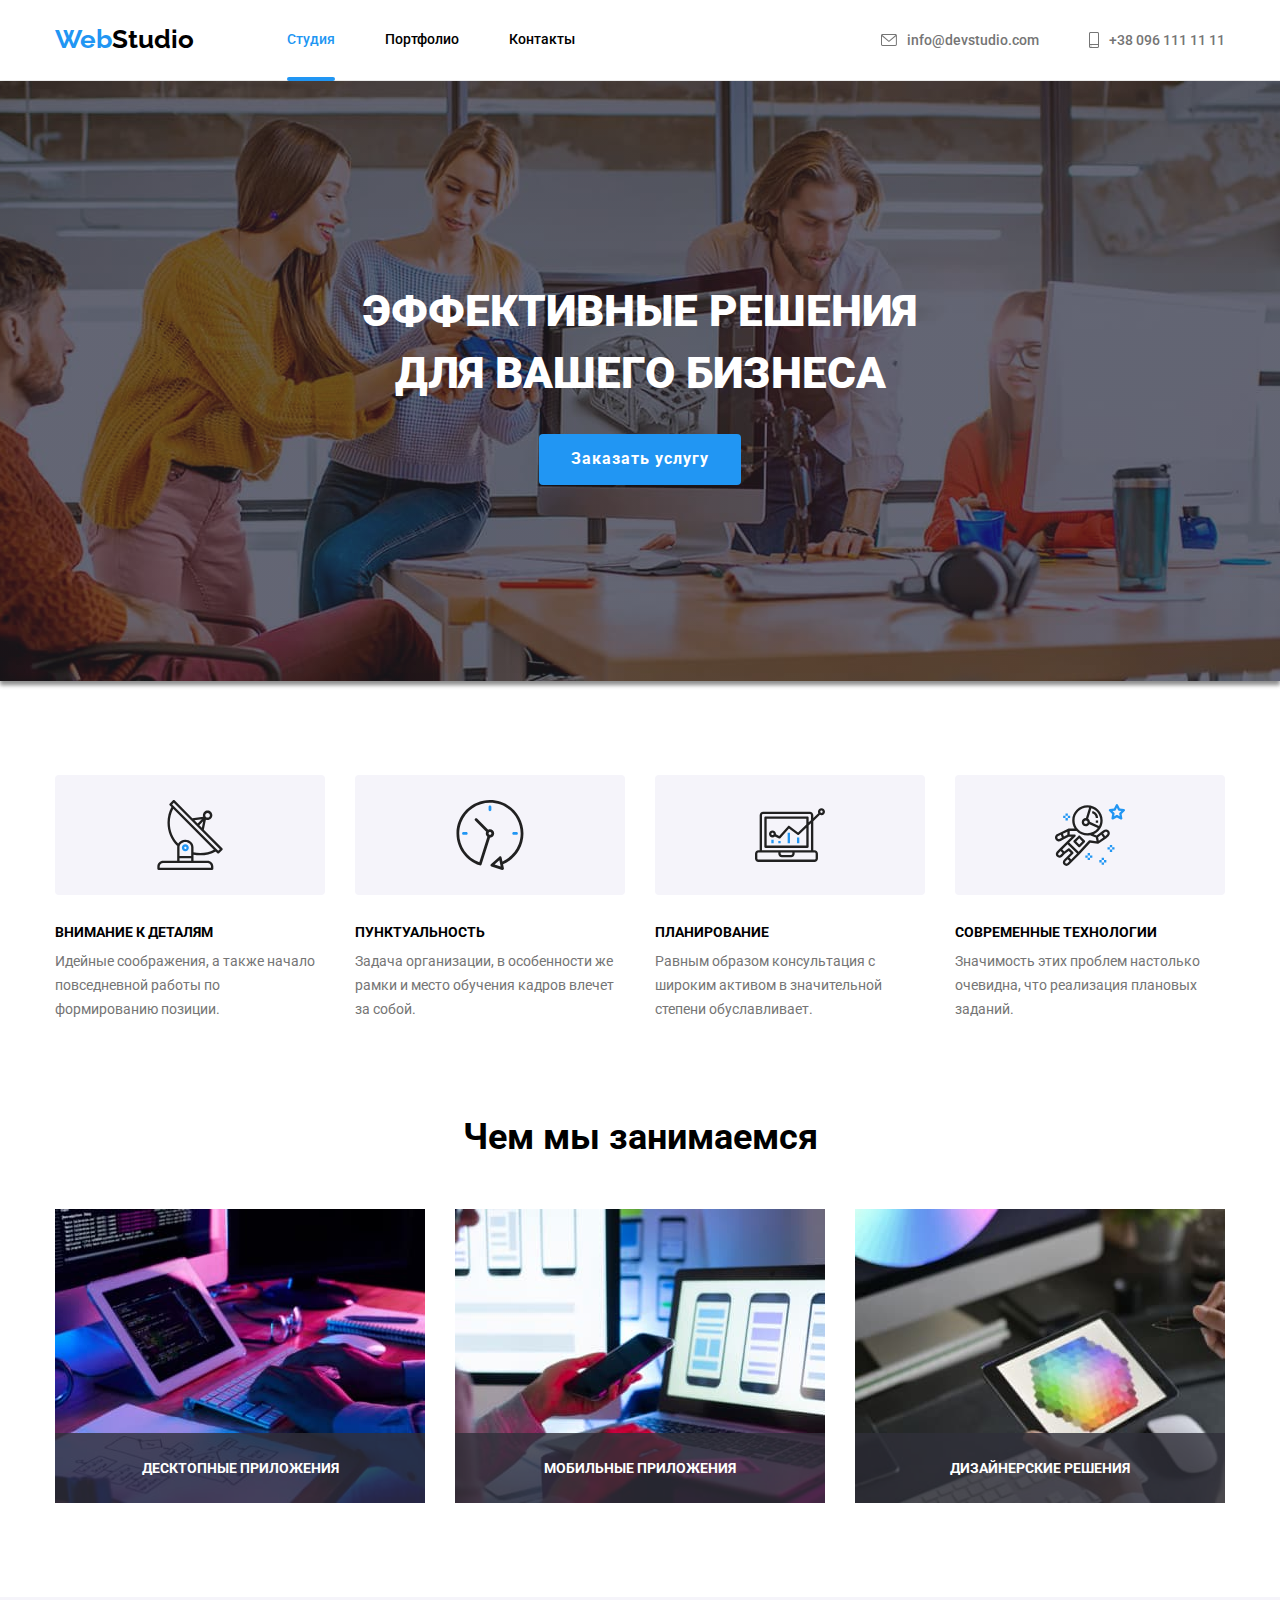
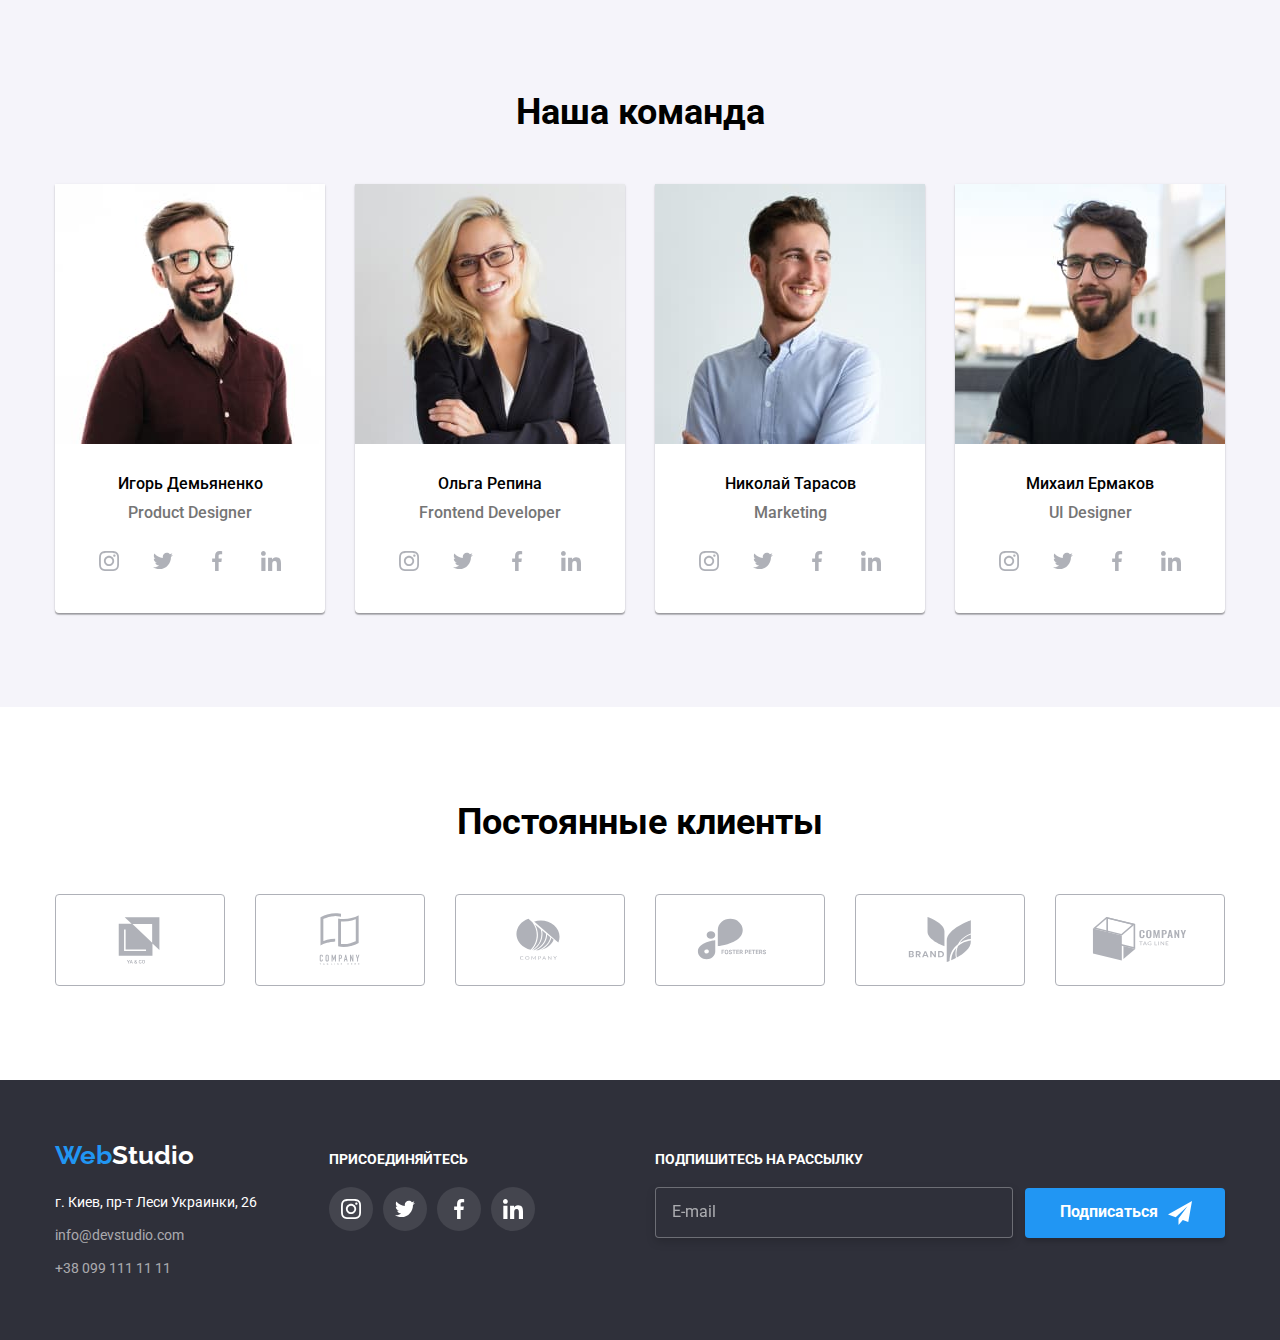
==== index.html @ a477a189 "goit-markup-hw-07-start" ====
<!DOCTYPE html>
<html lang="ru">
<head>
    <meta charset="UTF-8">
    <meta http-equiv="X-UA-Compatible" content="IE=edge">
    <meta name="viewport" content="width=device-width, initial-scale=1.0">
    <title>goit-markup-hw-06</title>
    <link rel="preconnect" href="https://fonts.gstatic.com">
    <link href="https://fonts.googleapis.com/css2?family=Raleway:wght@700&family=Roboto:wght@400;500;700;900&display=swap" rel="stylesheet">
    <link rel="stylesheet" href="https://cdnjs.cloudflare.com/ajax/libs/modern-normalize/1.0.0/modern-normalize.min.css">
    <link rel="stylesheet" href="./css/style.css">
</head>

<body>

  <!-- Header -->
  <header class="header">
    <div class="container">
      <a class="logo" href="./">Web<span class="head-logo-elem">Studio</span></a>
      <nav class="nav">
        <ul class="nav-item">
          <li class="item"><a class="nav-elem current" href="./index.html">Студия</a></li>
          <li class="item"><a class="nav-elem" href="./portfolio.html">Портфолио</a></li>
          <li class="item"><a class="nav-elem" href="">Контакты</a></li>
        </ul>
      </nav>
      <ul class="nav-cont">
        <li class="item">
          <a href="mailto:info@devstudio.com" class="contacts">
            <svg class="envelope-icon">
              <use href="./img/icons/sprite.svg#icon-envelope"></use>
            </svg>info@devstudio.com
          </a>
        </li>
        <li class="item">
          <a href="tel:+380961111111" class="contacts">
            <svg class="smartphone-icon">
              <use href="./img/icons/sprite.svg#icon-smartphone"></use>
            </svg>+38 096 111 11 11</a>
        </li>
      </ul>
    </div>
  </header>

  <!-- Main -->
  <main>

    <!-- Title section -->
    <section class="title section">
      <div class="container">
        <h1 class="title-text">Эффективные решения <br>для вашего бизнеса</h1>
        <button data-modal-open class="title-but" type="button">Заказать услугу</button>
      </div>
    </section>

    <!-- Quality section -->
    <section class="quality section">
      <div class="container">
        <ul class="quality-item">
          <li class="quality-elem">
              <div class="qual-cont-icon">
                <svg width="70" height="70" class="quality-icon">
                  <use href="./img/icons/sprite.svg#icon-antenna"></use>
                </svg>
              </div>
            <h3 class="quality-title">Внимание к деталям</h3>
            <p class="quality-text">Идейные соображения, а также начало повседневной работы по формированию позиции.</p>
          </li>
          <li class="quality-elem">
            <div class="qual-cont-icon">
              <svg width="70" height="70" class="quality-icon">
                <use href="./img/icons/sprite.svg#icon-clock"></use>
              </svg>
            </div>
            <h3 class="quality-title">Пунктуальность</h3>
            <p class="quality-text">Задача организации, в особенности же рамки и место обучения кадров влечет за собой.</p>
          </li>
          <li class="quality-elem">
            <div class="qual-cont-icon">
              <svg width="70" height="70" class="quality-icon">
                <use href="./img/icons/sprite.svg#icon-diagram"></use>
              </svg>
            </div>
            <h3 class="quality-title">Планирование</h3>
            <p class="quality-text">Равным образом консультация с широким активом в значительной степени обуславливает.</p>
          </li>
          <li class="quality-elem">
            <div class="qual-cont-icon">
              <svg width="70" height="70" class="quality-icon">
                <use href="./img/icons/sprite.svg#icon-astronaut"></use>
              </svg>
            </div>
            <h3 class="quality-title">Современные технологии</h3>
            <p class="quality-text">Значимость этих проблем настолько очевидна, что реализация плановых заданий.</p>
          </li>
        </ul>
      </div>
    </section>

    <!-- Services section -->
    <section class="services section">
      <div class="container">
        <h2 class="services-title">Чем мы занимаемся</h2>
        <ul class="services-item">
          <li class="services-elem">
            <img src="./img/box/box-1.jpg" alt="печать на клавиатуре" width="370" />
            <p class="services-text">Десктопные приложения</p>
          </li>
          <li class="services-elem">
            <img src="./img/box/box-2.jpg" alt="смартфон и ноутбук" width="370" />
            <p class="services-text">Мобильные приложения</p>
          </li>
          <li class="services-elem">
            <img src="./img/box/box-3.jpg" alt="выбор цвета на планшете" width="370" />
            <p class="services-text">Дизайнерские решения</p>
          </li>
        </ul>
      </div>
    </section>

    <!-- Team section -->
    <section class="team section">
      <div class="container">
        <h2 class="team-title">Наша команда</h2>
        <ul class="team-item">
          <li class="team-elem">
            <article class="card-team">
              <div class="card-team-feat">
                <img class="team-foto" src="./img/team/img-1.jpg" alt="Product Designer" width="270" />
              </div>
              <div class="card-team-cont">
                <h3 class="team-name">Игорь Демьяненко</h3>
                <p class="team-position">Product Designer</p>
                <ul class="team-icon">
                  <li class="team-icon-elem">
                    <a href="#" class="team-icon-url">
                      <svg class="icon">
                        <use href="./img/icons/sprite.svg#icon-instagram"></use>
                      </svg>
                    </a>
                  </li>
                  <li class="team-icon-elem">
                    <a href="#" class="team-icon-url">
                      <svg class="icon">
                        <use href="./img/icons/sprite.svg#icon-twitter"></use>
                      </svg>
                    </a>
                  </li>
                  <li class="team-icon-elem">
                    <a href="#" class="team-icon-url">
                      <svg class="icon">
                        <use href="./img/icons/sprite.svg#icon-facebook"></use>
                      </svg>
                    </a>
                  </li>
                  <li class="team-icon-elem">
                    <a href="#" class="team-icon-url">
                      <svg class="icon">
                        <use href="./img/icons/sprite.svg#icon-linkedin"></use>
                      </svg>
                    </a>
                  </li>
                </ul>
              </div>
            </article>
          </li>
          <li class="team-elem">
            <article class="card-team">
              <div class="card-team-feat">
                <img class="team-foto" src="./img/team/img-2.jpg" alt="Frontend Developer" width="270" />
              </div>
              <div class="card-team-cont">
                <h3 class="team-name">Ольга Репина</h3>
                <p class="team-position">Frontend Developer</p>
                <ul class="team-icon">
                  <li class="team-icon-elem">
                    <a href="#" class="team-icon-url">
                      <svg class="icon">
                        <use href="./img/icons/sprite.svg#icon-instagram"></use>
                      </svg>
                    </a>
                  </li>
                  <li class="team-icon-elem">
                    <a href="#" class="team-icon-url">
                      <svg class="icon">
                        <use href="./img/icons/sprite.svg#icon-twitter"></use>
                      </svg>
                    </a>
                  </li>
                  <li class="team-icon-elem">
                    <a href="#" class="team-icon-url">
                      <svg class="icon">
                        <use href="./img/icons/sprite.svg#icon-facebook"></use>
                      </svg>
                    </a>
                  </li>
                  <li class="team-icon-elem">
                    <a href="#" class="team-icon-url">
                      <svg class="icon">
                        <use href="./img/icons/sprite.svg#icon-linkedin"></use>
                      </svg>
                    </a>
                  </li>
                </ul>
              </div>
            </article>
          </li>
          <li class="team-elem">
            <article class="card-team">
              <div class="card-team-feat">
                <img class="team-foto" src="./img/team/img-3.jpg" alt="Marketing" width="270" />
              </div>
              <div class="card-team-cont">
                <h3 class="team-name">Николай Тарасов</h3>
                <p class="team-position">Marketing</p>
                <ul class="team-icon">
                  <li class="team-icon-elem">
                    <a href="#" class="team-icon-url">
                      <svg class="icon">
                        <use href="./img/icons/sprite.svg#icon-instagram"></use>
                      </svg>
                    </a>
                  </li>
                  <li class="team-icon-elem">
                    <a href="#" class="team-icon-url">
                      <svg class="icon">
                        <use href="./img/icons/sprite.svg#icon-twitter"></use>
                      </svg>
                    </a>
                  </li>
                  <li class="team-icon-elem">
                    <a href="#" class="team-icon-url">
                      <svg class="icon">
                        <use href="./img/icons/sprite.svg#icon-facebook"></use>
                      </svg>
                    </a>
                  </li>
                  <li class="team-icon-elem">
                    <a href="#" class="team-icon-url">
                      <svg class="icon">
                        <use href="./img/icons/sprite.svg#icon-linkedin"></use>
                      </svg>
                    </a>
                  </li>
                </ul>
              </div>
            </article>
          </li>
          <li class="team-elem">
            <article class="card-team">
              <div class="card-team-feat">
                <img class="team-foto" src="./img/team/img-4.jpg" alt="UI Designer" width="270" />
              </div>
              <div class="card-team-cont">
                <h3 class="team-name">Михаил Ермаков</h3>
                <p class="team-position">UI Designer</p>
                <ul class="team-icon">
                  <li class="team-icon-elem">
                    <a href="#" class="team-icon-url">
                      <svg class="icon">
                        <use href="./img/icons/sprite.svg#icon-instagram"></use>
                      </svg>
                    </a>
                  </li>
                  <li class="team-icon-elem">
                    <a href="#" class="team-icon-url">
                      <svg class="icon">
                        <use href="./img/icons/sprite.svg#icon-twitter"></use>
                      </svg>
                    </a>
                  </li>
                  <li class="team-icon-elem">
                    <a href="#" class="team-icon-url">
                      <svg class="icon">
                        <use href="./img/icons/sprite.svg#icon-facebook"></use>
                      </svg>
                    </a>
                  </li>
                  <li class="team-icon-elem">
                    <a href="#" class="team-icon-url">
                      <svg class="icon">
                        <use href="./img/icons/sprite.svg#icon-linkedin"></use>
                      </svg>
                    </a>
                  </li>
                </ul>
              </div>
            </article>
          </li>
        </ul>
      </div>
    </section>

    <!-- Clients section -->
    <section class="clients section">
      <div class="container">
        <h2 class="clients-title">Постоянные клиенты</h2>
        <ul class="clients-item">
          <li class="clients-elem">
            <a href="#" class="clients-url">
              <svg class="clients-icon">
                <use href="./img/icons/sprite.svg#icon-company-1"></use>
              </svg>
            </a>
          </li>
          <li class="clients-elem">
            <a href="#" class="clients-url">
              <svg class="clients-icon">
                <use href="./img/icons/sprite.svg#icon-company-2"></use>
              </svg>
            </a>
          </li>
          <li class="clients-elem">
            <a href="#" class="clients-url">
              <svg class="clients-icon">
                <use href="./img/icons/sprite.svg#icon-company-3"></use>
              </svg>
            </a>
          </li>
          <li class="clients-elem">
            <a href="#" class="clients-url">
              <svg class="clients-icon">
                <use href="./img/icons/sprite.svg#icon-company-4"></use>
              </svg>
            </a>
          </li>
          <li class="clients-elem">
            <a href="#" class="clients-url">
              <svg class="clients-icon">
                <use href="./img/icons/sprite.svg#icon-company-5"></use>
              </svg>
            </a>
          </li>
          <li class="clients-elem">
            <a href="#" class="clients-url">
              <svg class="clients-icon">
                <use href="./img/icons/sprite.svg#icon-company-6"></use>
              </svg>
            </a>
          </li>
        </ul>
      </div>
    </section>

  </main>

  <!-- Footer -->
  <footer class="footer">
    <div class="container foot-cont-sect">
      <div class="foot-add-cont">
        <a class="logo" href="./">Web<span class="foot-logo-elem">Studio</span></a>
        <address class="foot-add">г. Киев, пр-т Леси Украинки, 26
          <ul class="foot-item">
            <li class="foot-elem"><a class="foot-contacts" href="mailto:info@devstudio.com">info@devstudio.com</a></li>
            <li class="foot-elem"><a class="foot-contacts" href="tel:+380991111111">+38 099 111 11 11</a></li>
          </ul>
        </address>
      </div>
  <!-- Footer social -->
      <div class="foot-cocial-sect">
        <h3 class="foot-name">Присоединяйтесь</h3>
        <ul class="foot-icon">
          <li class="foot-icon-elem">
            <a href="#" class="foot-icon-url">
              <svg class="icon">
                <use href="./img/icons/sprite.svg#icon-instagram"></use>
              </svg>
            </a>
          </li>
          <li class="foot-icon-elem">
            <a href="#" class="foot-icon-url">
              <svg class="icon">
                <use href="./img/icons/sprite.svg#icon-twitter"></use>
              </svg>
            </a>
          </li>
          <li class="foot-icon-elem">
            <a href="#" class="foot-icon-url">
              <svg class="icon">
                <use href="./img/icons/sprite.svg#icon-facebook"></use>
              </svg>
            </a>
          </li>
          <li class="foot-icon-elem">
            <a href="#" class="foot-icon-url">
              <svg class="icon">
                <use href="./img/icons/sprite.svg#icon-linkedin"></use>
              </svg>
            </a>
          </li>
        </ul>
      </div>
  <!-- Footer form -->
      <form class="foot-form">
        <label>
          <h3 class="foot-form-name">Подпишитесь на рассылку</h3>
          <input class="foot-form-inp" type="email" name="email" placeholder="E-mail" />
        </label>
        <button type="submit" class="foot-form-btn">
          Подписаться
          <svg class="foot-form-icon">
            <use href="./img/icons/sprite.svg#icon-send"></use>
          </svg>
        </button>
      </form>
    </div>
  </footer>

  <!-- Modal -->
  <div class="backdrop is-hidden" data-modal>
    <div class="modal">
      <button class="btn-modal-close" data-modal-close>
        <svg class="icon-btn-close">
          <use href="./img/icons/sprite.svg#btn-modal-close"></use>
        </svg>
      </button>
      
      <form class="modal-form">
        <p class="modal-form-title">Оставьте свои данные, мы вам перезвоним</p>

        <label class="modal-form-icon-lab">
          <p class="modal-form-text">Имя</p>
          <input class="modal-form-inp" type="text" name="name" required>
          <svg class="modal-form-icon" width="18" height="18">
            <use href="./img/icons/sprite.svg#icon-person"></use>
          </svg>
        </label>
        
        <label class="modal-form-icon-lab">
          <p class="modal-form-text">Телефон</p>
          <input class="modal-form-inp" type="tel" name="tel" required>
          <svg class="modal-form-icon" width="18" height="18">
            <use href="./img/icons/sprite.svg#icon-phone"></use>
          </svg>
        </label>

        <label class="modal-form-icon-lab">
          <p class="modal-form-text">Почта</p>
          <input class="modal-form-inp" type="email" name="mail" required>
          <svg class="modal-form-icon" width="18" height="18">
            <use href="./img/icons/sprite.svg#icon-email"></use>
          </svg>
        </label>
        
        <label class="modal-form-icon-lab" for="comment">
          <p class="modal-form-text">Комментарий</p>
        </label>
        <textarea class="modal-form-comment" name="comment" id="comment" placeholder="Введите текст"></textarea>
        
        <label class="modal-form-check-cont">
          <input class="modal-form-check-inp visually-hidden" type="checkbox" name="checkbox" required>
          <span class="modal-form-checkbox">
            <svg class="modal-form-checkbox-icon">
              <use href="./img/icons/sprite.svg#icon-check"></use>
            </svg>
          </span>
          <p class="modal-form-chek-text">Соглашаюсь с рассылкой и принимаю <a class="m-form-checkbox-url" href="#">Условия договора</a></p>
        </label>
        
        <button class="modal-form-but" type="submit">Отправить</button>
      </form>
    </div>
  </div>

  <script src="./js/modal.js"></script>

</body>
</html>
---- css/style.css ----
:root {
  --text-color: #212121;
  --logo-color: #000000;
  --hover-color: #2196f3;
  --contacts-color: #757575;
  --icon-color: #afb1b8;
  --foot-cont-color: rgba(255, 255, 255, 0.6);
  --fons-html: #ffffff;
  --fons-title-color: #2f303a;
  --fons-title-img: rgba(47, 48, 58, 0.4);
  --button-color: #f5f4fa;
  --but-hover-color: #188ce8;
  --line-color: #ececec;
  --border-color: #eeeeee;
  --foot-back-icon: rgba(255, 255, 255, 0.1);
  --proj-back-hover: rgba(33, 150, 243, 0.9);
  --modal-back: rgba(0, 0, 0, 0.2);
  --transf-hover: 250ms cubic-bezier(0.4, 0, 0.2, 1);
  --serv-back: rgba(47, 48, 58, 0.8);
  --modal-form-comm: rgba(117, 117, 117, 0.5);
}

* {
  list-style: none;
  box-sizing: border-box;
}

body {
  font-family: 'roboto', sans-serif;
  background: var(--fons-html);
  color: var(--title-color);
}

a {
  color: inherit;
}

h1,
h2,
h3,
h4,
h5,
h6 {
  margin-top: 0;
  margin-bottom: 0;
}

p,
ul {
  padding: 0;
  margin: 0;
}

img {
  display: block;
  max-width: 100%;
  height: auto;
}

.container {
  width: 1200px;
  padding: 0 15px;
  margin: 0 auto;
  align-items: center;
}

.section {
  padding-top: 94px;
  padding-bottom: 94px;
}

/* Header
=================== */

.header .container {
  display: flex;
}

.header {
  border-bottom: 1px solid var(--line-color);
}

.logo {
  font-family: 'Raleway', sans-serif;
  font-weight: 700;
  font-size: 26px;
  line-height: 1.2em;
  text-decoration: none;
  color: var(--hover-color);
}

.logo .head-logo-elem {
  color: var(--logo-color);
}

.nav .nav-item {
  display: flex;
  padding-left: 0;
  margin-left: 93px;
  font-weight: 500;
  font-size: 14px;
  line-height: 1.1em;
  color: inherit;
}

.item {
  position: relative;
}

.nav-item .item + .item,
.nav-cont .item + .item {
  margin-left: 50px;
}

.nav-elem:hover,
.nav-elem:focus {
  transition: color var(--transf-hover);
  color: var(--hover-color);
}

.current {
  color: var(--hover-color);
}

.current::after {
  position: absolute;
  bottom: 0;
  content: '';
  display: block;
  width: 100%;
  height: 4px;
  bottom: -1px;
  border-radius: 2px;
  background-color: var(--hover-color);
}

.nav-elem,
.contacts {
  display: block;
  padding-top: 32px;
  padding-bottom: 32px;
  text-decoration: none;
}

.nav-cont {
  font-weight: 500;
  font-size: 14px;
  line-height: 1.143em;
  display: flex;
  margin-left: auto;
}

.envelope-icon {
  width: 16px;
  height: 12px;
  margin-right: 10px;
  fill: currentColor;
}

.smartphone-icon {
  width: 10px;
  height: 16px;
  margin-right: 10px;
  fill: currentColor;
}

.contacts {
  display: flex;
  align-items: center;
  color: var(--contacts-color);
  transition: color var(--transf-hover);
}

.contacts:hover,
.contacts:focus {
  color: var(--hover-color);
  transition: color var(--transf-hover);
}

/* Title section
=================== */

.title.section {
  padding: 200px 0;
  text-align: center;
  box-shadow: 0px 4px 4px rgba(0, 0, 0, 0.25), 0px 4px 4px rgba(0, 0, 0, 0.25);
  background-color: var(--fons-title-color);
  background-image: linear-gradient(to right, var(--fons-title-img), var(--fons-title-img)),
    url(../img/background-img.jpg);
  max-width: 1600px;
  height: 600px;
  margin-left: auto;
  margin-right: auto;
  background-repeat: no-repeat;
  background-position: center;
  background-size: cover;
}

.title-text {
  padding-bottom: 30px;
  text-transform: uppercase;
  font-weight: 900;
  font-size: 44px;
  line-height: 1.4em;
  color: var(--fons-html);
}

.title-but,
.modal-form-but {
  font-weight: 700;
  line-height: 1.9em;
  padding: 10px 32px;
  background: var(--hover-color);
  color: var(--fons-html);
}

.title-but,
.work-but,
.modal-form-but {
  font-size: 16px;
  letter-spacing: 0.06em;
  border-radius: 4px;
  font-family: inherit;
  cursor: pointer;
  border: transparent var(--hover-color);
  transition: background-color var(--transf-hover);
}

.title-but:hover,
.title-but:focus,
.modal-form-but:hover,
.modal-form-but:focus {
  background-color: var(--but-hover-color);
  filter: drop-shadow(0px 4px 4px rgba(0, 0, 0, 0.25)), drop-shadow(0px 4px 4px rgba(0, 0, 0, 0.25));
  transition: background-color var(--transf-hover);
}

/* Quality section
=================== */

.quality.section {
  padding-bottom: 0;
}

.quality-item {
  display: flex;
  margin-left: -30px;
}

.quality-item > .quality-elem {
  flex-basis: calc(100% / 4);
  margin-left: 30px;
}

.qual-cont-icon {
  width: 270px;
  height: 120px;
  border-radius: 4px;
  margin-bottom: 30px;
  display: flex;
  justify-content: center;
  align-items: center;
  background: var(--button-color);
}

.quality-title,
.foot-name,
.foot-form-name {
  margin-bottom: 10px;
  font-weight: 700;
  font-size: 14px;
  line-height: 1.1em;
  text-align: left;
  text-transform: uppercase;
}

.quality-text {
  font-size: 14px;
  line-height: 1.7em;
  color: var(--contacts-color);
}

/* Service section
=================== */

.services-title,
.team-title,
.clients-title {
  font-weight: 700;
  font-size: 36px;
  line-height: 1.2em;
  margin-bottom: 50px;
  text-align: center;
}

.services-item {
  display: flex;
  margin-left: -30px;
}

.services-item > .services-elem {
  flex-basis: calc(100% / 3);
  margin-left: 30px;
}

.services-elem {
  position: relative;
}

.services-text {
  position: absolute;
  width: 100%;
  height: 70px;
  left: 0;
  bottom: 0;
  font-weight: 700;
  font-size: 14px;
  line-height: 1.142em;
  display: flex;
  justify-content: center;
  align-items: center;
  text-transform: uppercase;
  color: var(--fons-html);
  background-color: var(--serv-back);
}

/* Team section
=================== */

.team {
  background: var(--button-color);
}

.team-item {
  display: flex;
  margin-left: -30px;
}

.team-elem {
  box-shadow: 0px 1px 3px rgba(0, 0, 0, 0.12), 0px 1px 1px rgba(0, 0, 0, 0.14),
    0px 2px 1px rgba(0, 0, 0, 0.2);
  border-radius: 0px 0px 4px 4px;
  background: var(--fons-html);
}

.team-item > .team-elem {
  flex-basis: calc(100% / 4);
  margin-left: 30px;
}

.card-team-cont {
  padding: 30px 0;
  text-align: center;
}

.team-name {
  margin-bottom: 10px;
}

.team-name,
.team-position {
  font-weight: 500;
  font-size: 16px;
  line-height: 1.2em;
  text-align: center;
}

.team-position {
  margin-bottom: 16px;
  color: var(--contacts-color);
}

.team-icon {
  display: flex;
  justify-content: center;
}

.team-icon-elem:not(:first-child) {
  margin-left: 10px;
}

.team-icon-elem {
  width: 44px;
  height: 44px;
  border-radius: 50%;
}

.team-icon-url {
  width: 44px;
  height: 44px;
  border-radius: 50%;
  display: flex;
  justify-content: center;
  align-items: center;
  transition: background-color var(--transf-hover), color var(--transf-hover);
  background-color: var(--fons-html);
  color: var(--icon-color);
}

.team-icon-url:hover,
.team-icon-url:focus {
  border-radius: 50%;
  cursor: pointer;
  transition: background-color var(--transf-hover), color var(--transf-hover);
  background-color: var(--hover-color);
  color: var(--fons-html);
}

.icon {
  width: 20px;
  height: 20px;
  fill: currentColor;
}

/* Button
=================== */
.visually-hidden {
  position: absolute;
  width: 1px;
  height: 1px;
  margin: -1px;
  border: 0;
  padding: 0;

  white-space: nowrap;
  clip-path: inset(100%);
  clip: rect(0 0 0 0);
  overflow: hidden;
}

.work-item {
  display: flex;
  justify-content: center;
  margin-bottom: 50px;
}

.work-item .work-elem + .work-elem {
  margin-left: 8px;
}

.work-but {
  padding: 6px 22px;
  font-weight: 500;
  line-height: 1.6em;
  transition: box-shadow var(--transf-hover), background-color var(--transf-hover),
    color var(--transf-hover);
  background-color: var(--button-color);
  color: var(--text-color);
}

.work-but:hover,
.work-but:focus {
  box-shadow: 0px 3px 1px rgba(0, 0, 0, 0.1), 0px 1px 2px rgba(0, 0, 0, 0.08),
    0px 2px 2px rgba(0, 0, 0, 0.12);
  transition: box-shadow var(--transf-hover), background-color var(--transf-hover),
    color var(--transf-hover);
  background-color: var(--hover-color);
  color: var(--fons-html);
}

/* Features
=================== */

.features-item {
  display: flex;
  flex-wrap: wrap;
  margin-left: -30px;
  margin-bottom: -30px;
}

.features-elem {
  box-sizing: border-box;
  background: var(--fons-html);
  border: 1px solid var(--border-color);
}

.features-item > .features-elem {
  flex-basis: calc(100% / 3 - 30px);
  margin-left: 30px;
  margin-bottom: 30px;
}

.card {
  display: block;
  transition: box-shadow var(--transf-hover);
}

.card:hover,
.card:focus {
  cursor: pointer;
  border: 1px solid var(--border-color);
  box-sizing: border-box;
  box-shadow: 0px 1px 1px rgba(0, 0, 0, 0.12), 0px 4px 4px rgba(0, 0, 0, 0.06),
    1px 4px 6px rgba(0, 0, 0, 0.16);
  transition: box-shadow var(--transf-hover);
}

.card-feat {
  position: relative;
  overflow: hidden;
}

.card:hover .card-text-cont,
.card:focus .card-text-cont {
  transform: translateY(0);
  transition: transform var(--transf-hover);
}

.card-text-cont {
  position: absolute;
  width: 100%;
  height: 100%;
  top: 0;
  transform: translateY(100%);
  transition: transform var(--transf-hover);
  background-color: var(--proj-back-hover);
}

.card-text {
  position: absolute;
  font-size: 18px;
  line-height: 1.555em;
  padding: 63px 24px;
  color: var(--fons-html);
}

.card .card-feat-cont {
  padding: 20px 25px;
}

.features-title {
  margin-bottom: 4px;
  font-weight: 700;
  font-size: 18px;
  line-height: 2em;
}

.features-text {
  font-size: 16px;
  line-height: 1.9em;
  color: var(--contacts-color);
}

/* Clients
=================== */

.clients-item {
  display: flex;
  margin-left: -30px;
}

.clients-item > .clients-elem {
  flex-basis: calc(100% / 6);
  margin-left: 30px;
}

.clients-url {
  display: flex;
  justify-content: center;
  align-items: center;
  width: 170px;
  height: 92px;
  border-radius: 4px;
  box-sizing: border-box;
  border: 1px solid var(--icon-color);
  color: var(--icon-color);
  transition: color var(--transf-hover), border var(--transf-hover);
}

.clients-url:hover,
.clients-url:focus {
  transition: color var(--transf-hover), border var(--transf-hover);
  color: var(--hover-color);
  border-color: var(--hover-color);
}

.clients-icon {
  width: 106px;
  height: 60px;
  fill: currentColor;
}

/* Footer
=================== */

.footer {
  padding-top: 60px;
  padding-bottom: 60px;
  background: var(--fons-title-color);
}

.foot-cont-sect {
  display: flex;
  align-items: baseline;
}

.foot-logo-elem {
  color: var(--fons-html);
}

.foot-add,
.foot-contacts {
  font-style: normal;
  font-size: 14px;
  line-height: 1.7em;
}

.foot-add {
  margin-top: 20px;
  color: var(--fons-html);
}

.foot-contacts {
  text-decoration: none;
  color: var(--foot-cont-color);
  transition: color var(--transf-hover);
}

.foot-contacts:hover,
.foot-contacts:focus {
  color: var(--hover-color);
  transition: color var(--transf-hover);
}

.foot-elem {
  margin-top: 9px;
}

/* Footer social
=================== */

.foot-cocial-sect {
  margin-left: 72px;
}

.foot-name,
.foot-form-name {
  margin-bottom: 20px;
  color: var(--fons-html);
}

.foot-icon {
  display: flex;
  justify-content: center;
}

.foot-icon-elem:not(:first-child) {
  margin-left: 10px;
}

.foot-icon-url {
  width: 44px;
  height: 44px;
  display: flex;
  justify-content: center;
  align-items: center;
  border-radius: 50px;
  background-color: var(--foot-back-icon);
  color: var(--fons-html);
  transition: background-color var(--transf-hover);
}

.foot-icon-url:hover,
.foot-icon-url:focus {
  border-radius: 50%;
  cursor: pointer;
  transition: background-color var(--transf-hover);
  background: var(--hover-color);
  color: var(--fons-html);
}

.icon {
  width: 20px;
  height: 20px;
  fill: currentColor;
}

/* Footer form
=================== */

.foot-form {
  display: flex;
  margin-left: auto;
  align-items: flex-end;
}

.foot-form-inp {
  width: 358px;
  padding: 15px 16px;
  border: 1px solid rgba(255, 255, 255, 0.3);
  box-sizing: border-box;
  filter: drop-shadow(0px 4px 4px rgba(0, 0, 0, 0.15));
  border-radius: 4px;
  outline: none;
  transition: border var(--transf-hover);
  color: var(--fons-html);
  background-color: var(--fons-title-color);
}

.foot-form-inp:hover,
.foot-form-inp:focus {
  border-color: var(--hover-color);
}

.foot-form-inp::placeholder {
  font-weight: 400;
  font-size: 16px;
  line-height: 1.25em;
  align-items: center;
  color: var(--foot-cont-color);
}

.foot-form-btn {
  display: flex;
  justify-content: center;
  align-items: center;
  cursor: pointer;
  width: 200px;
  height: 50px;
  padding: 10px 28px 10px 29px;
  margin-left: 12px;
  box-shadow: 0px 4px 4px rgba(0, 0, 0, 0.15);
  border-radius: 4px;
  font-weight: 700;
  font-size: 16px;
  line-height: 1.9em;
  border: transparent;
  background: var(--hover-color);
  color: var(--fons-html);
}

.foot-form-icon {
  width: 24px;
  height: 24px;
  margin-left: 10px;
  fill: currentColor;
}

/* Modal
=================== */

.backdrop {
  position: fixed;
  top: 0;
  left: 0;
  width: 100%;
  height: 100%;
  background-color: var(--modal-back);
  transition: var(--transf-hover);
}

.backdrop.is-hidden {
  visibility: hidden;
  opacity: 0;
  pointer-events: none;
}

.backdrop.is-hidden .modal {
  transform: translate(-50%, -50%) scale(0);
}

.modal {
  position: absolute;
  top: 50%;
  left: 50%;
  transform: translate(-50%, -50%) scale(1);
  padding: 40px;
  min-width: 528px;
  min-height: 581px;
  transition: transform var(--transf-hover);
  background-color: var(--fons-html);
}

.btn-modal-close {
  position: absolute;
  top: 8px;
  right: 8px;
  width: 30px;
  height: 30px;
  border-radius: 50%;
  border: 1px solid rgba(0, 0, 0, 0.1);
  cursor: pointer;
  box-sizing: border-box;
  transition: fill var(--transf-hover);
  background: var(--fons-html);
  fill: var(--text-color);
}

.btn-modal-close:hover {
  fill: var(--hover-color);
  transition: fill var(--transf-hover);
}

.icon-btn-close {
  position: absolute;
  transform: translate3d(-50%, -50%, 0);
  width: 11px;
  height: 11px;
}

/* Modal form
=================== */

.modal-form {
  display: flex;
  flex-direction: column;
}

.modal-form-title {
  font-weight: 700;
  font-size: 20px;
  line-height: 1.15em;
  text-align: center;
  letter-spacing: 0.03em;
  margin-bottom: 12px;
}

.modal-form-icon-lab {
  position: relative;
  margin-bottom: 10px;
}

.modal-form-text {
  font-weight: 400;
  font-size: 12px;
  line-height: 1.167em;
  letter-spacing: 0.01em;
  margin-bottom: 4px;
  color: var(--contacts-color);
}

.modal-form-inp {
  width: 100%;
  height: 40px;
  padding-left: 42px;
  border: 1px solid rgba(33, 33, 33, 0.2);
  border-radius: 4px;
  outline: none;
  transition: border var(--transf-hover);
}

.modal-form-icon {
  position: absolute;
  top: 29px;
  left: 12px;
  fill: var(--text-color);
  transition: fill var(--transf-hover);
}

.modal-form-inp:hover + .modal-form-icon,
.modal-form-inp:focus + .modal-form-icon {
  fill: var(--hover-color);
}

.modal-form-comment {
  font-size: 14px;
  line-height: 1.143em;
  letter-spacing: 0.01em;
  resize: none;
  height: 120px;
  padding: 12px 16px;
  border: 1px solid rgba(33, 33, 33, 0.2);
  border-radius: 4px;
  margin-bottom: 20px;
  margin-top: -10px;
  outline: none;
  transition: border var(--transf-hover);
}

.modal-form-comment::placeholder {
  color: var(--modal-form-comm);
}

.modal-form-inp:hover,
.modal-form-inp:focus,
.modal-form-comment:hover,
.modal-form-comment:focus {
  border-color: var(--hover-color);
}

/* Modal checkbox
=================== */

.modal-form-check-cont {
  display: inline-block;
  align-self: center;
  margin-bottom: 30px;
}

.modal-form-checkbox {
  position: relative;
  display: inline-block;
  vertical-align: middle;
  width: 16px;
  height: 15px;
  border: 2px solid var(--text-color);
  border-radius: 2px;
  transition: border var(--transf-hover);
}

.modal-form-check-cont:hover > .modal-form-checkbox,
.modal-form-check-cont:focus > .modal-form-checkbox {
  border-color: var(--hover-color);
}

.modal-form-check-inp:checked + .modal-form-checkbox {
  background-color: var(--hover-color);
  border-color: var(--hover-color);
}

.modal-form-checkbox-icon {
  position: absolute;
  display: block;
  width: 12px;
  height: 11px;
  fill: var(--fons-html);
}

.modal-form-chek-text {
  display: inline-block;
  padding-left: 4px;
  font-size: 14px;
  line-height: 1.714;
  letter-spacing: 0.03em;
  color: var(--contacts-color);
}

.m-form-checkbox-url {
  color: var(--hover-color);
}

.modal-form-but {
  display: block;
  align-self: center;
  padding: 10px 55px 10px 56px;
  box-shadow: 0px 4px 4px rgba(0, 0, 0, 0.15);
}

/* CHECKBOX */
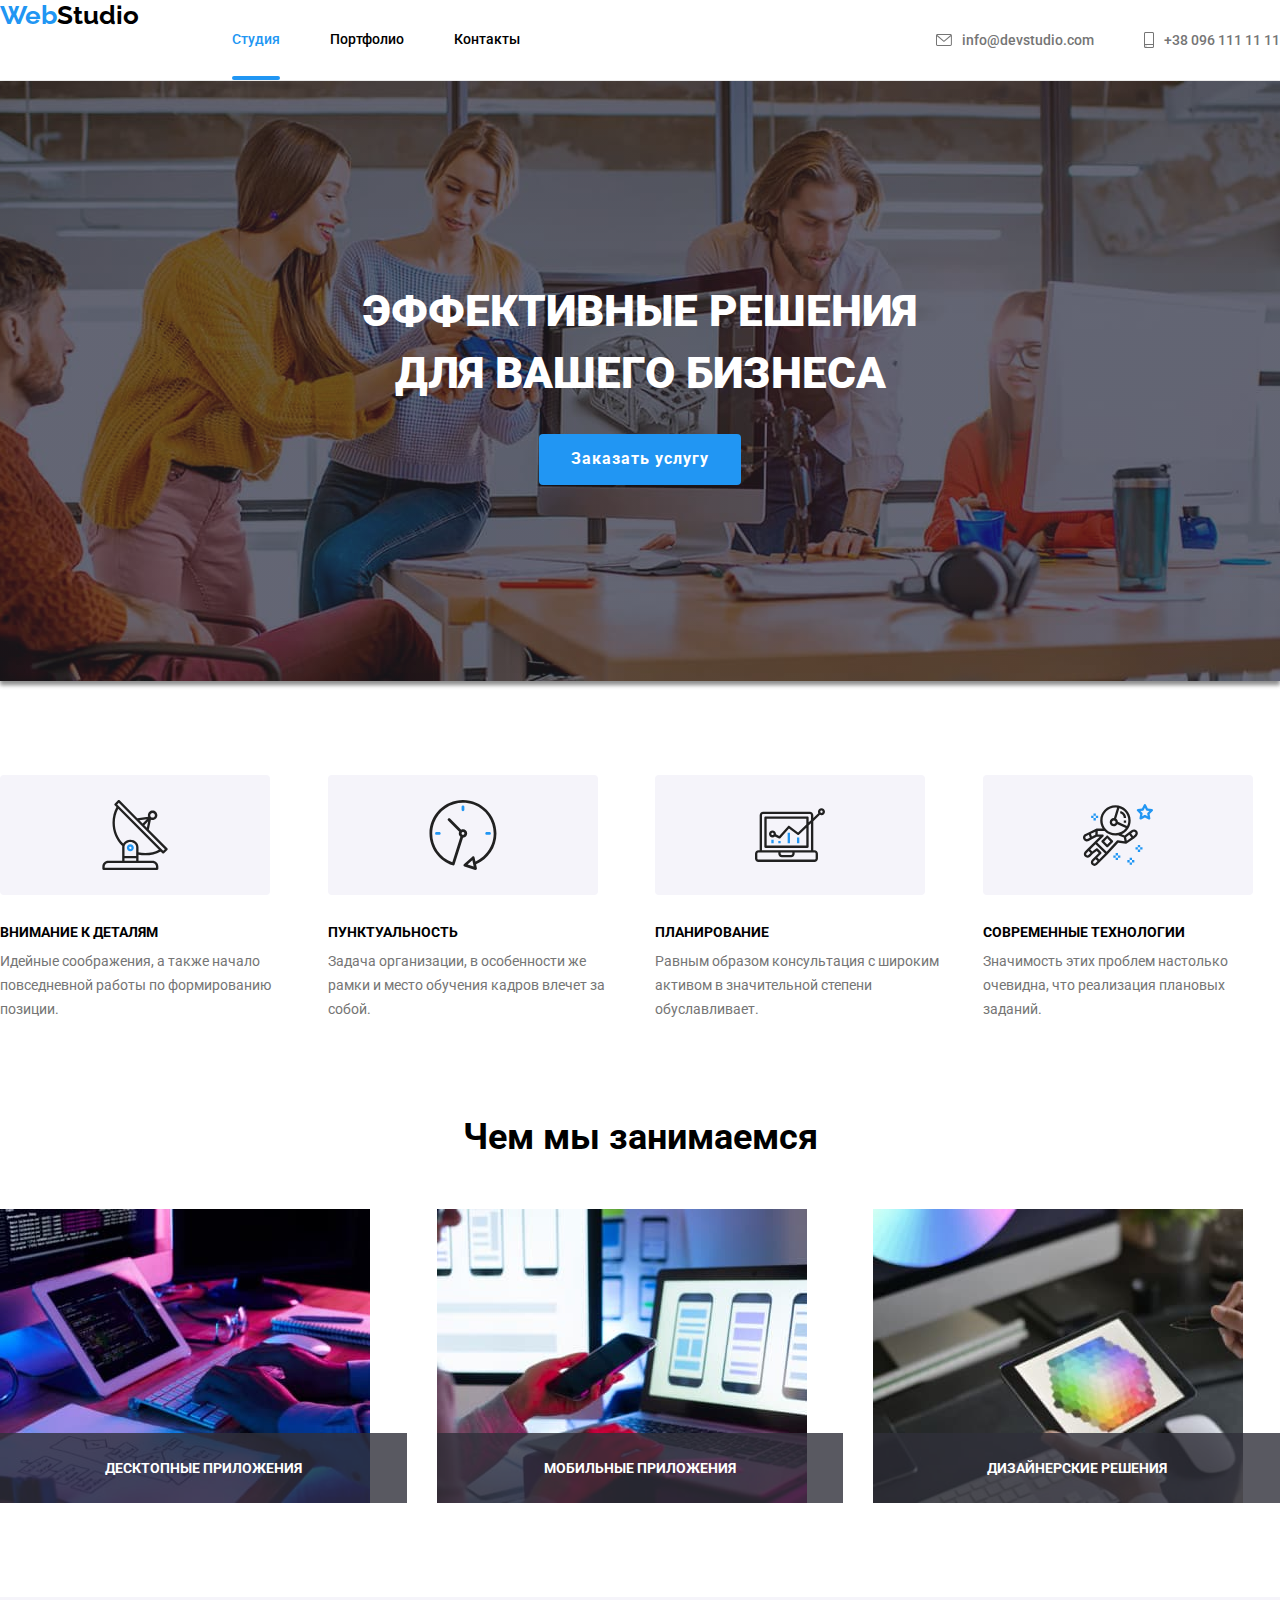
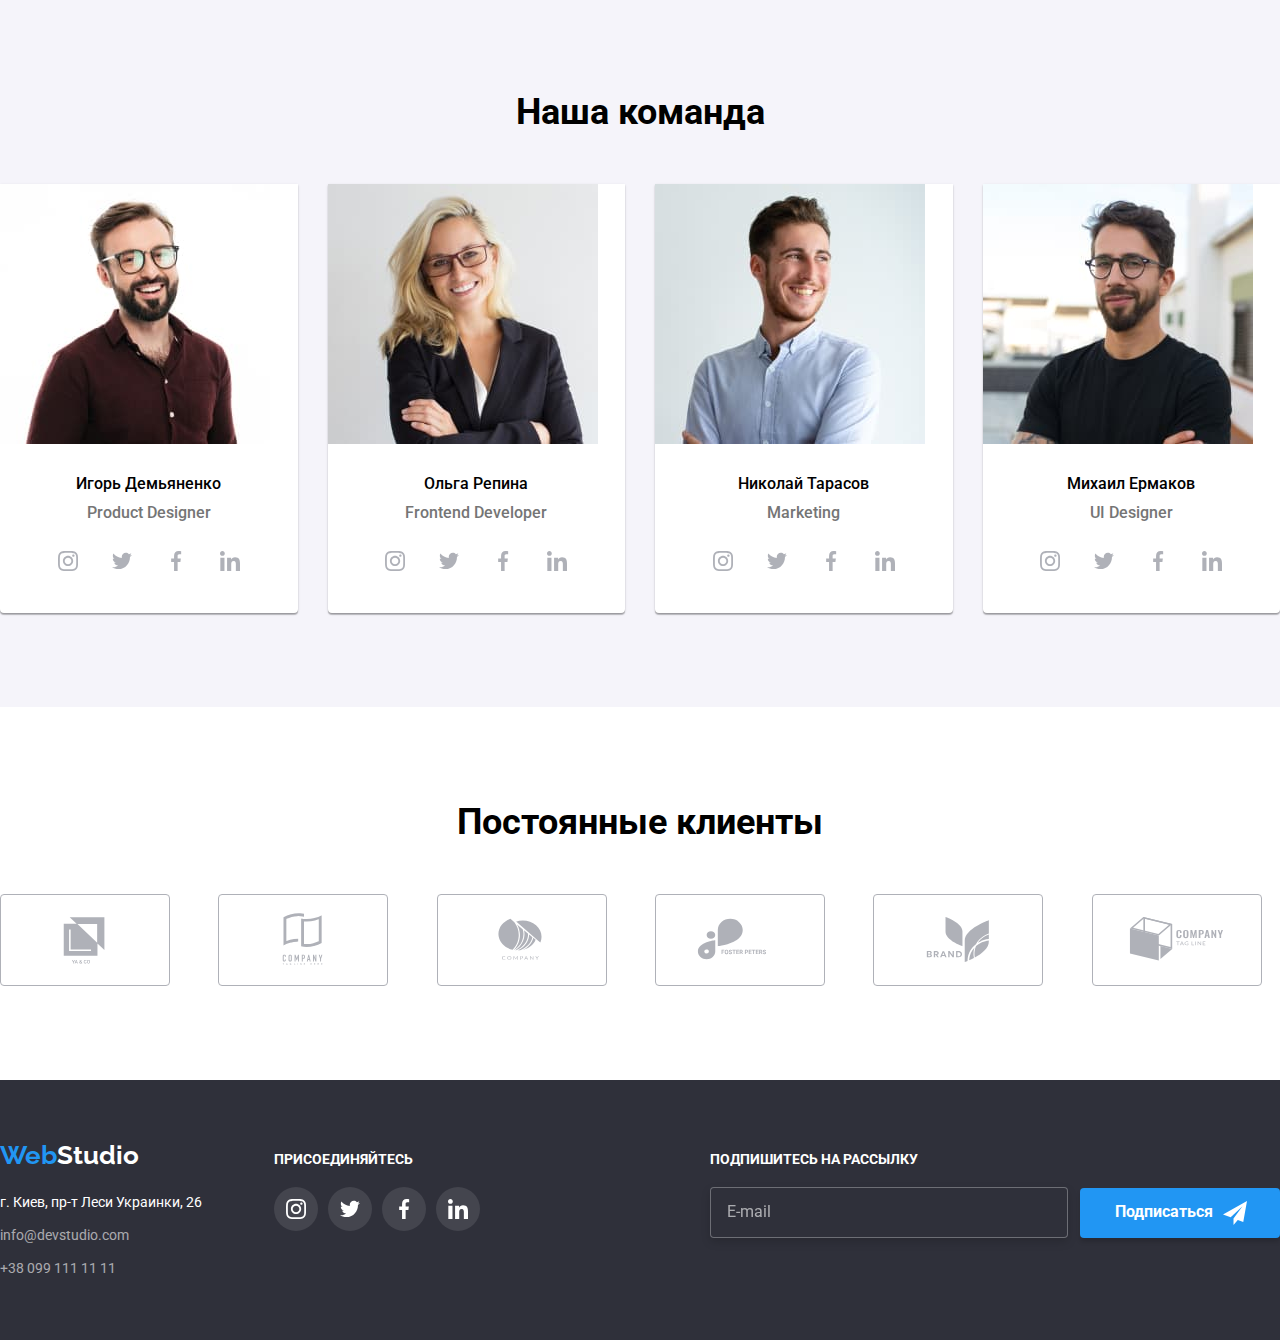
==== commit 15715f1e: "sass" ====
--- a/index.html
+++ b/index.html
@@ -4,11 +4,12 @@
     <meta charset="UTF-8">
     <meta http-equiv="X-UA-Compatible" content="IE=edge">
     <meta name="viewport" content="width=device-width, initial-scale=1.0">
-    <title>goit-markup-hw-06</title>
+    <title>goit-markup-hw-07</title>
     <link rel="preconnect" href="https://fonts.gstatic.com">
     <link href="https://fonts.googleapis.com/css2?family=Raleway:wght@700&family=Roboto:wght@400;500;700;900&display=swap" rel="stylesheet">
     <link rel="stylesheet" href="https://cdnjs.cloudflare.com/ajax/libs/modern-normalize/1.0.0/modern-normalize.min.css">
     <link rel="stylesheet" href="./css/style.css">
+    <link rel="stylesheet" href="./css/main.min.css">
 </head>
 
 <body>
--- a/css/style.css
+++ b/css/style.css
@@ -1,25 +1,3 @@
-:root {
-  --text-color: #212121;
-  --logo-color: #000000;
-  --hover-color: #2196f3;
-  --contacts-color: #757575;
-  --icon-color: #afb1b8;
-  --foot-cont-color: rgba(255, 255, 255, 0.6);
-  --fons-html: #ffffff;
-  --fons-title-color: #2f303a;
-  --fons-title-img: rgba(47, 48, 58, 0.4);
-  --button-color: #f5f4fa;
-  --but-hover-color: #188ce8;
-  --line-color: #ececec;
-  --border-color: #eeeeee;
-  --foot-back-icon: rgba(255, 255, 255, 0.1);
-  --proj-back-hover: rgba(33, 150, 243, 0.9);
-  --modal-back: rgba(0, 0, 0, 0.2);
-  --transf-hover: 250ms cubic-bezier(0.4, 0, 0.2, 1);
-  --serv-back: rgba(47, 48, 58, 0.8);
-  --modal-form-comm: rgba(117, 117, 117, 0.5);
-}
-
 * {
   list-style: none;
   box-sizing: border-box;
@@ -55,13 +33,6 @@
   display: block;
   max-width: 100%;
   height: auto;
-}
-
-.container {
-  width: 1200px;
-  padding: 0 15px;
-  margin: 0 auto;
-  align-items: center;
 }
 
 .section {
@@ -414,19 +385,6 @@
 
 /* Button
 =================== */
-.visually-hidden {
-  position: absolute;
-  width: 1px;
-  height: 1px;
-  margin: -1px;
-  border: 0;
-  padding: 0;
-
-  white-space: nowrap;
-  clip-path: inset(100%);
-  clip: rect(0 0 0 0);
-  overflow: hidden;
-}
 
 .work-item {
   display: flex;
--- a/css/main.min.css
+++ b/css/main.min.css
@@ -0,0 +1,2 @@
+:root{--text-color: #212121;--logo-color: #000000;--hover-color: #2196f3;--contacts-color: #757575;--icon-color: #afb1b8;--foot-cont-color: rgba(255, 255, 255, 0.6);--fons-html: #ffffff;--fons-title-color: #2f303a;--fons-title-img: rgba(47, 48, 58, 0.4);--button-color: #f5f4fa;--but-hover-color: #188ce8;--line-color: #ececec;--border-color: #eeeeee;--foot-back-icon: rgba(255, 255, 255, 0.1);--proj-back-hover: rgba(33, 150, 243, 0.9);--modal-back: rgba(0, 0, 0, 0.2);--transf-hover: 250ms cubic-bezier(0.4, 0, 0.2, 1);--serv-back: rgba(47, 48, 58, 0.8);--modal-form-comm: rgba(117, 117, 117, 0.5)}
+/*# sourceMappingURL=main.min.css.map */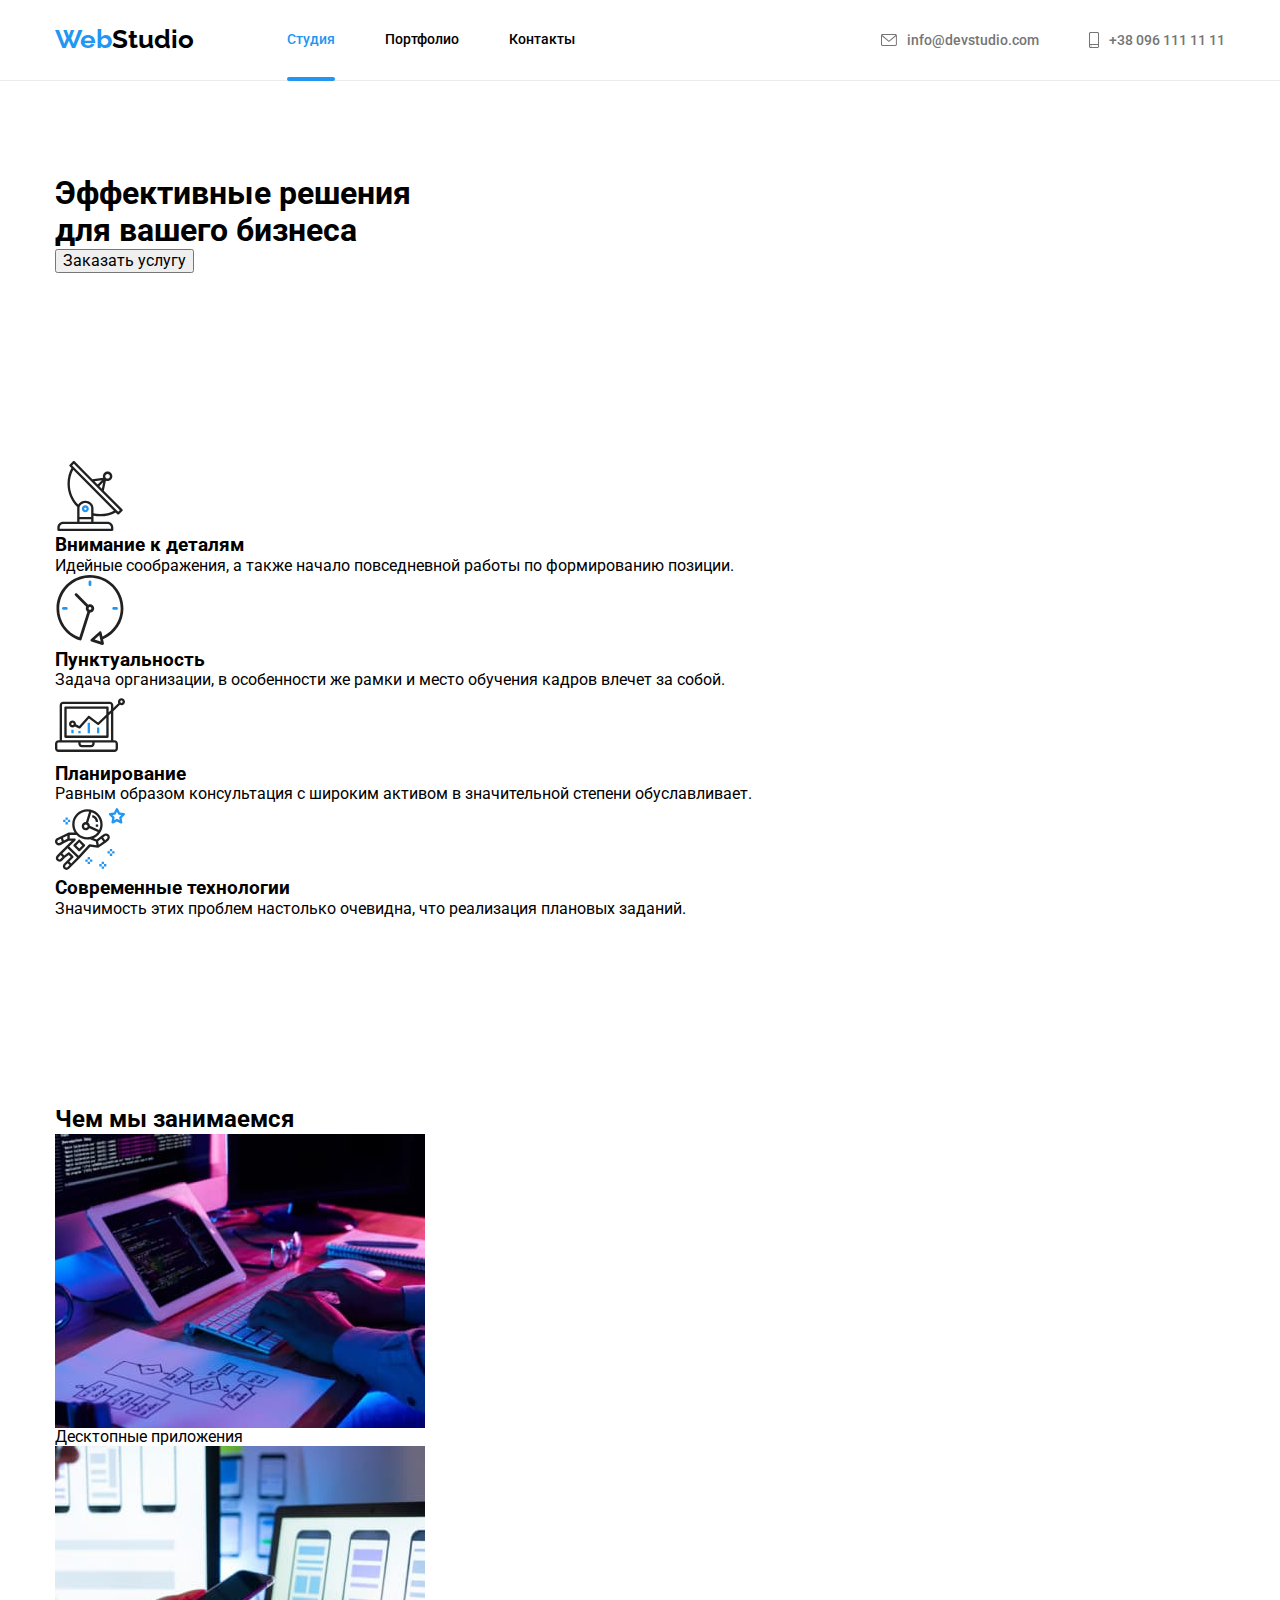
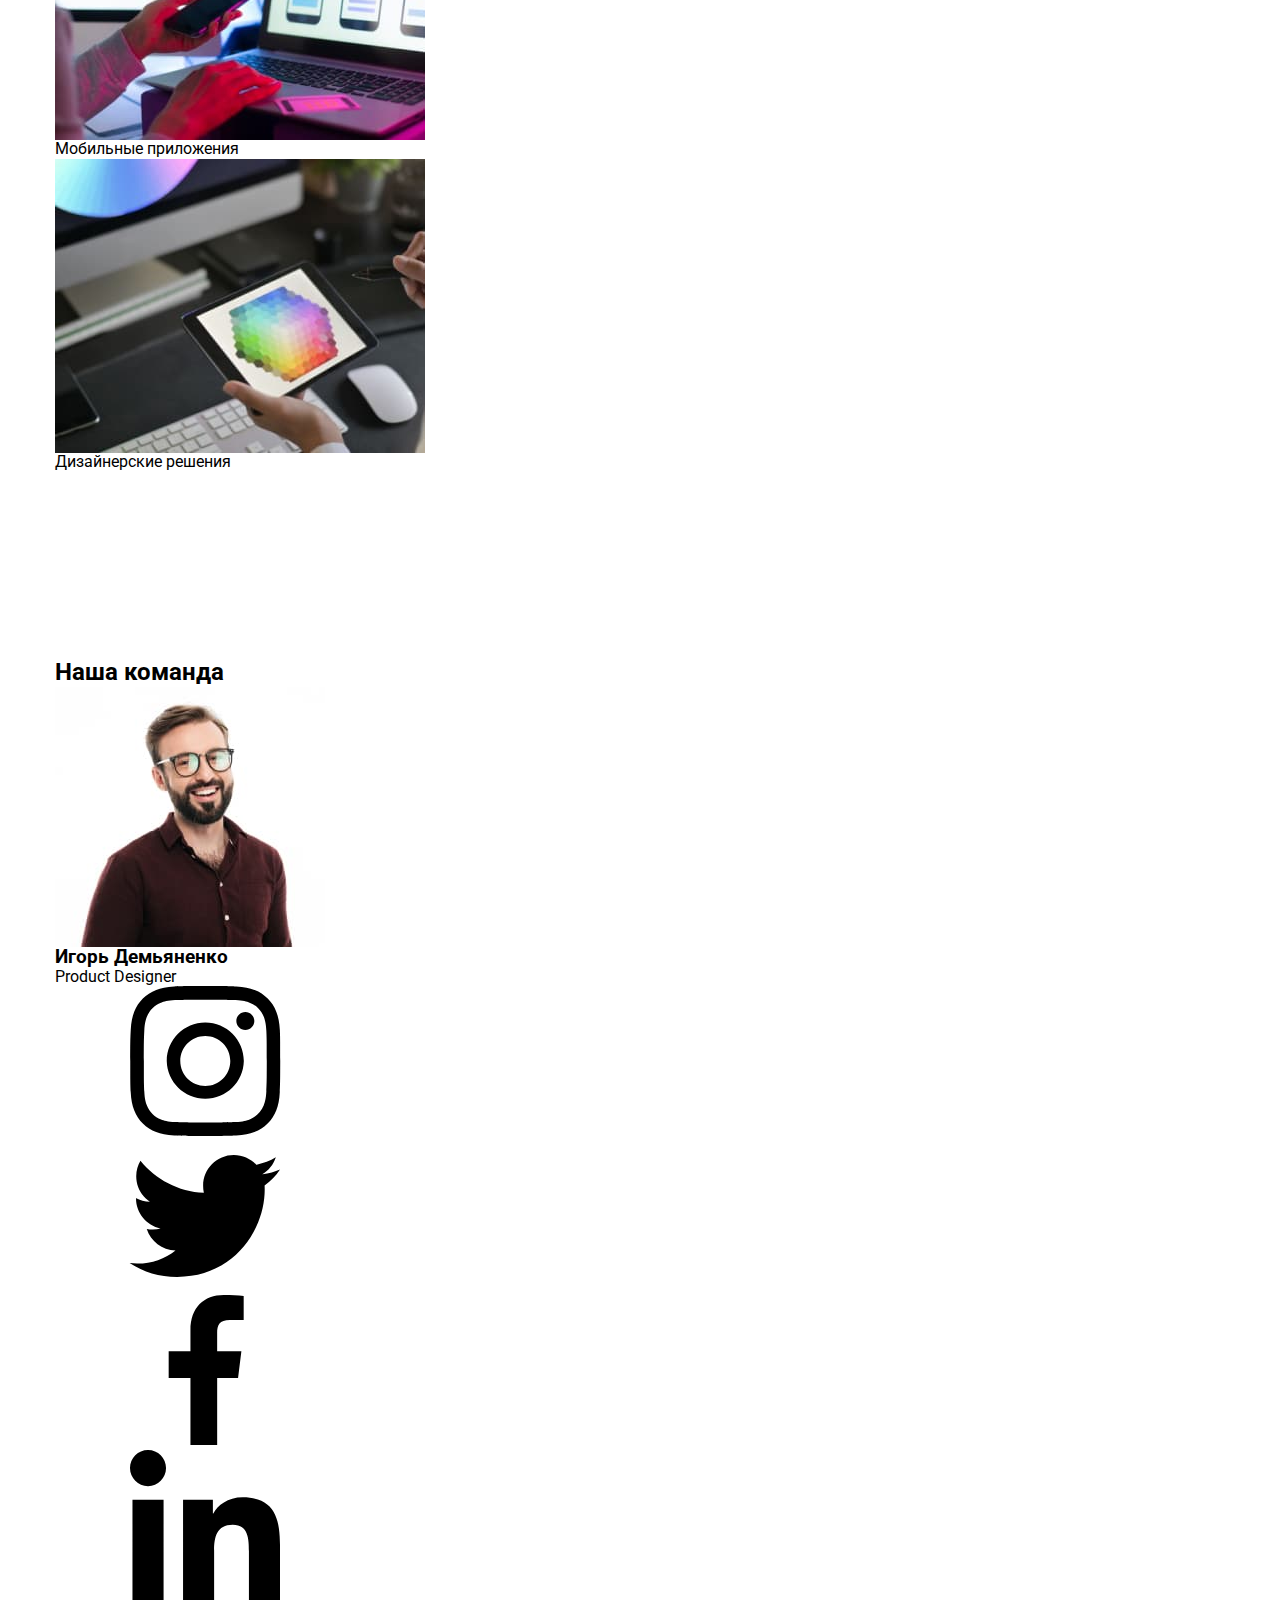
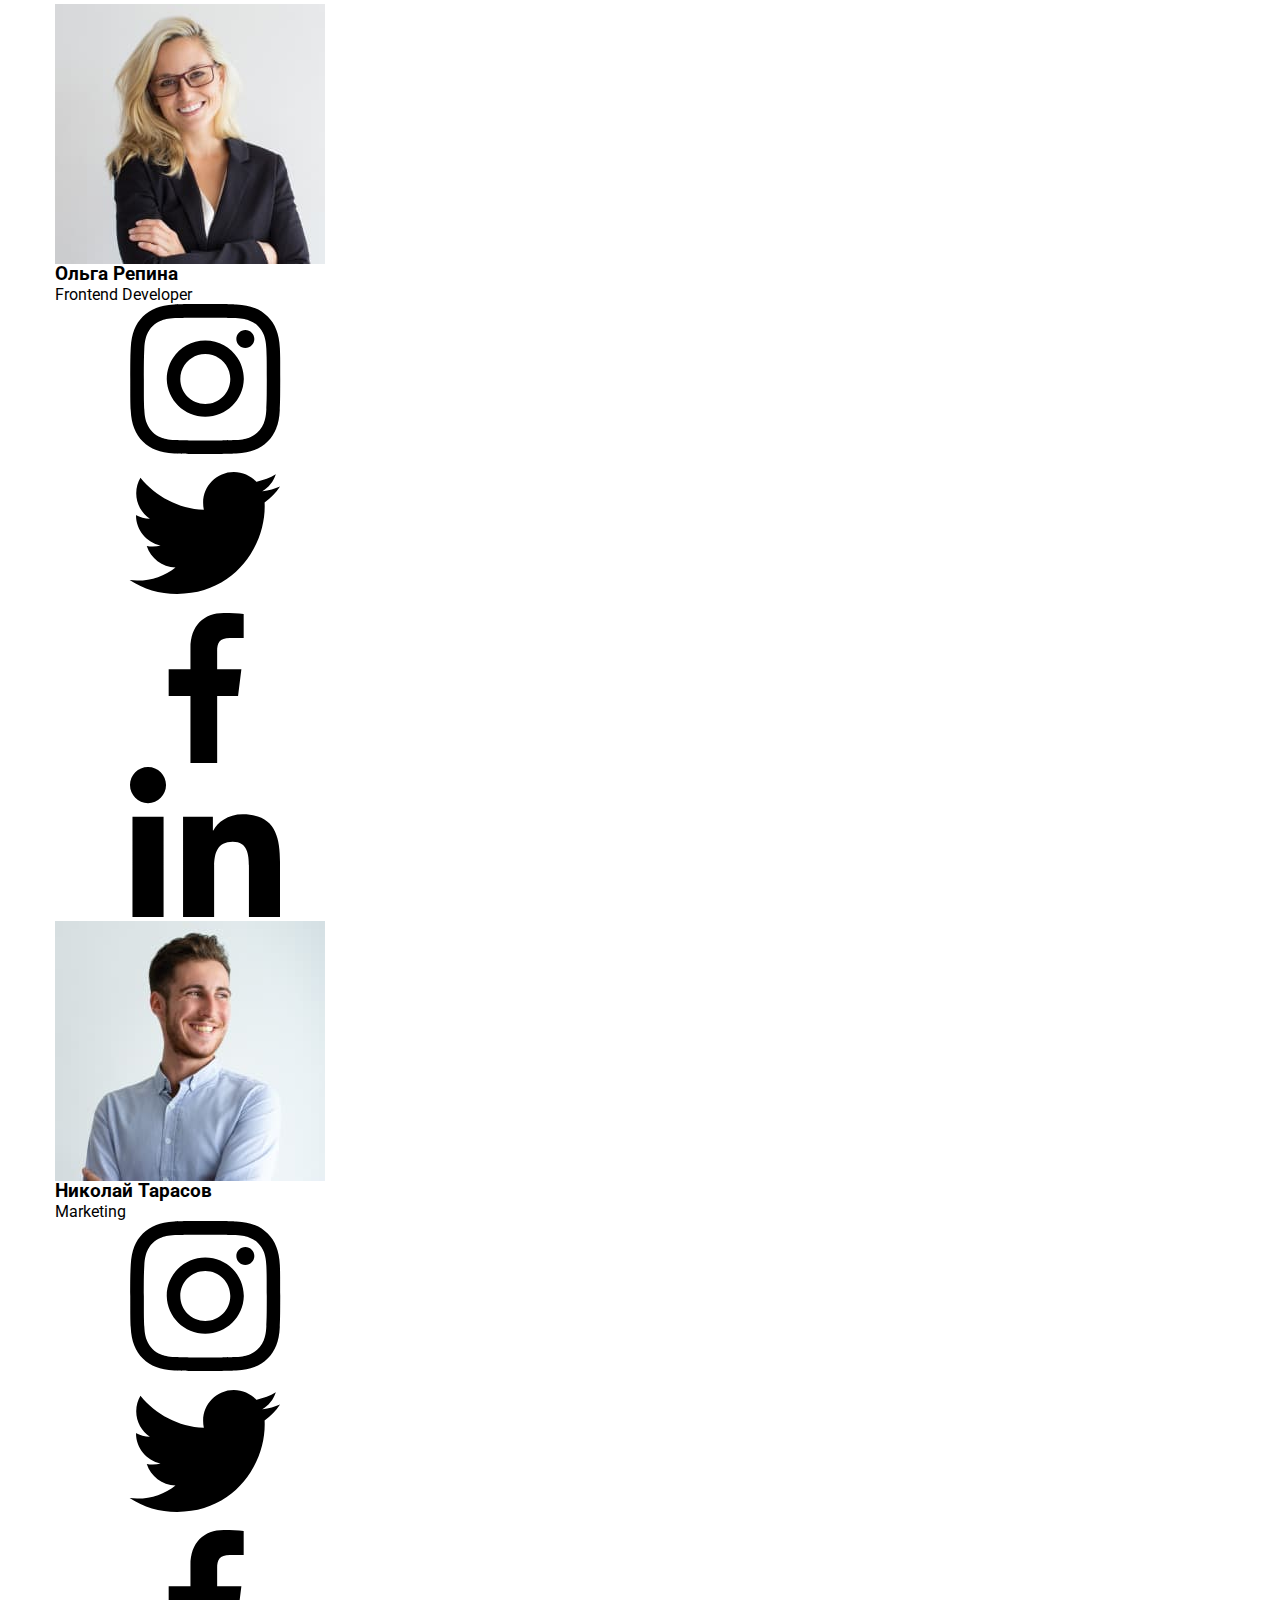
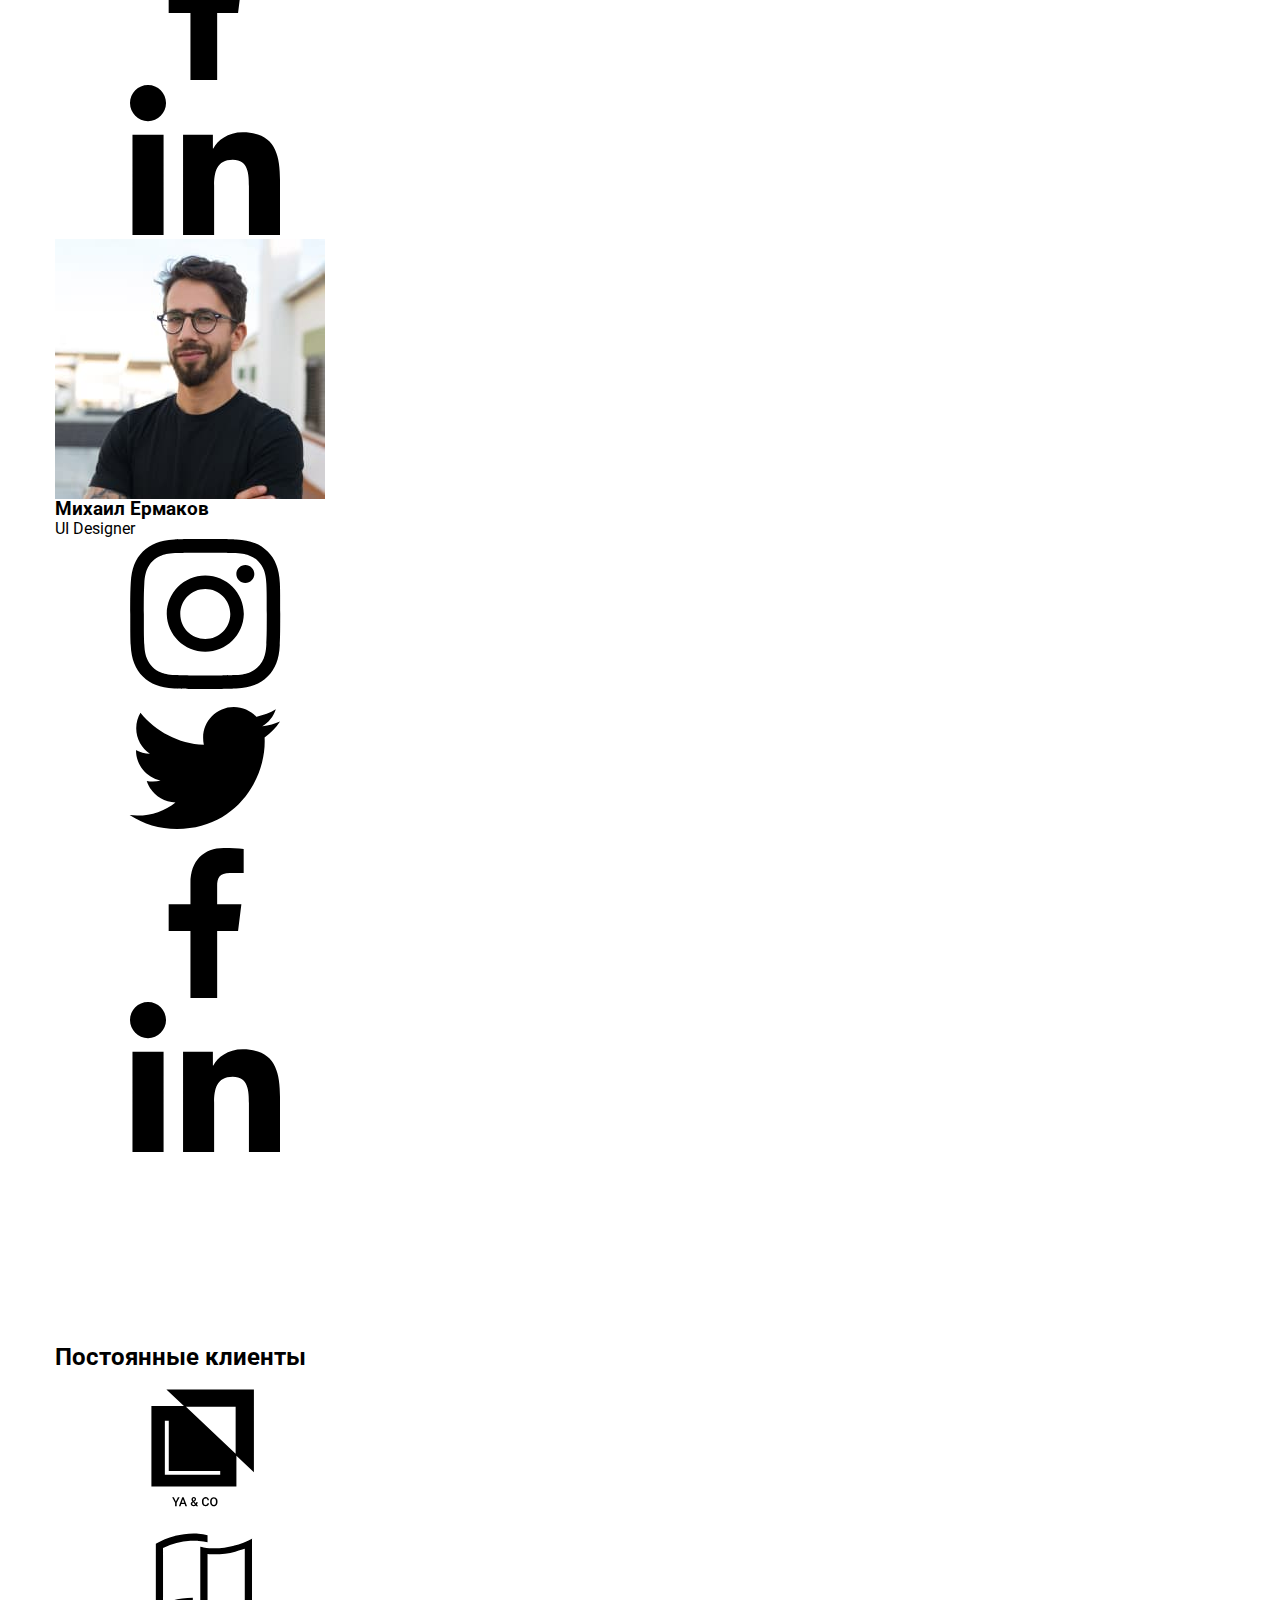
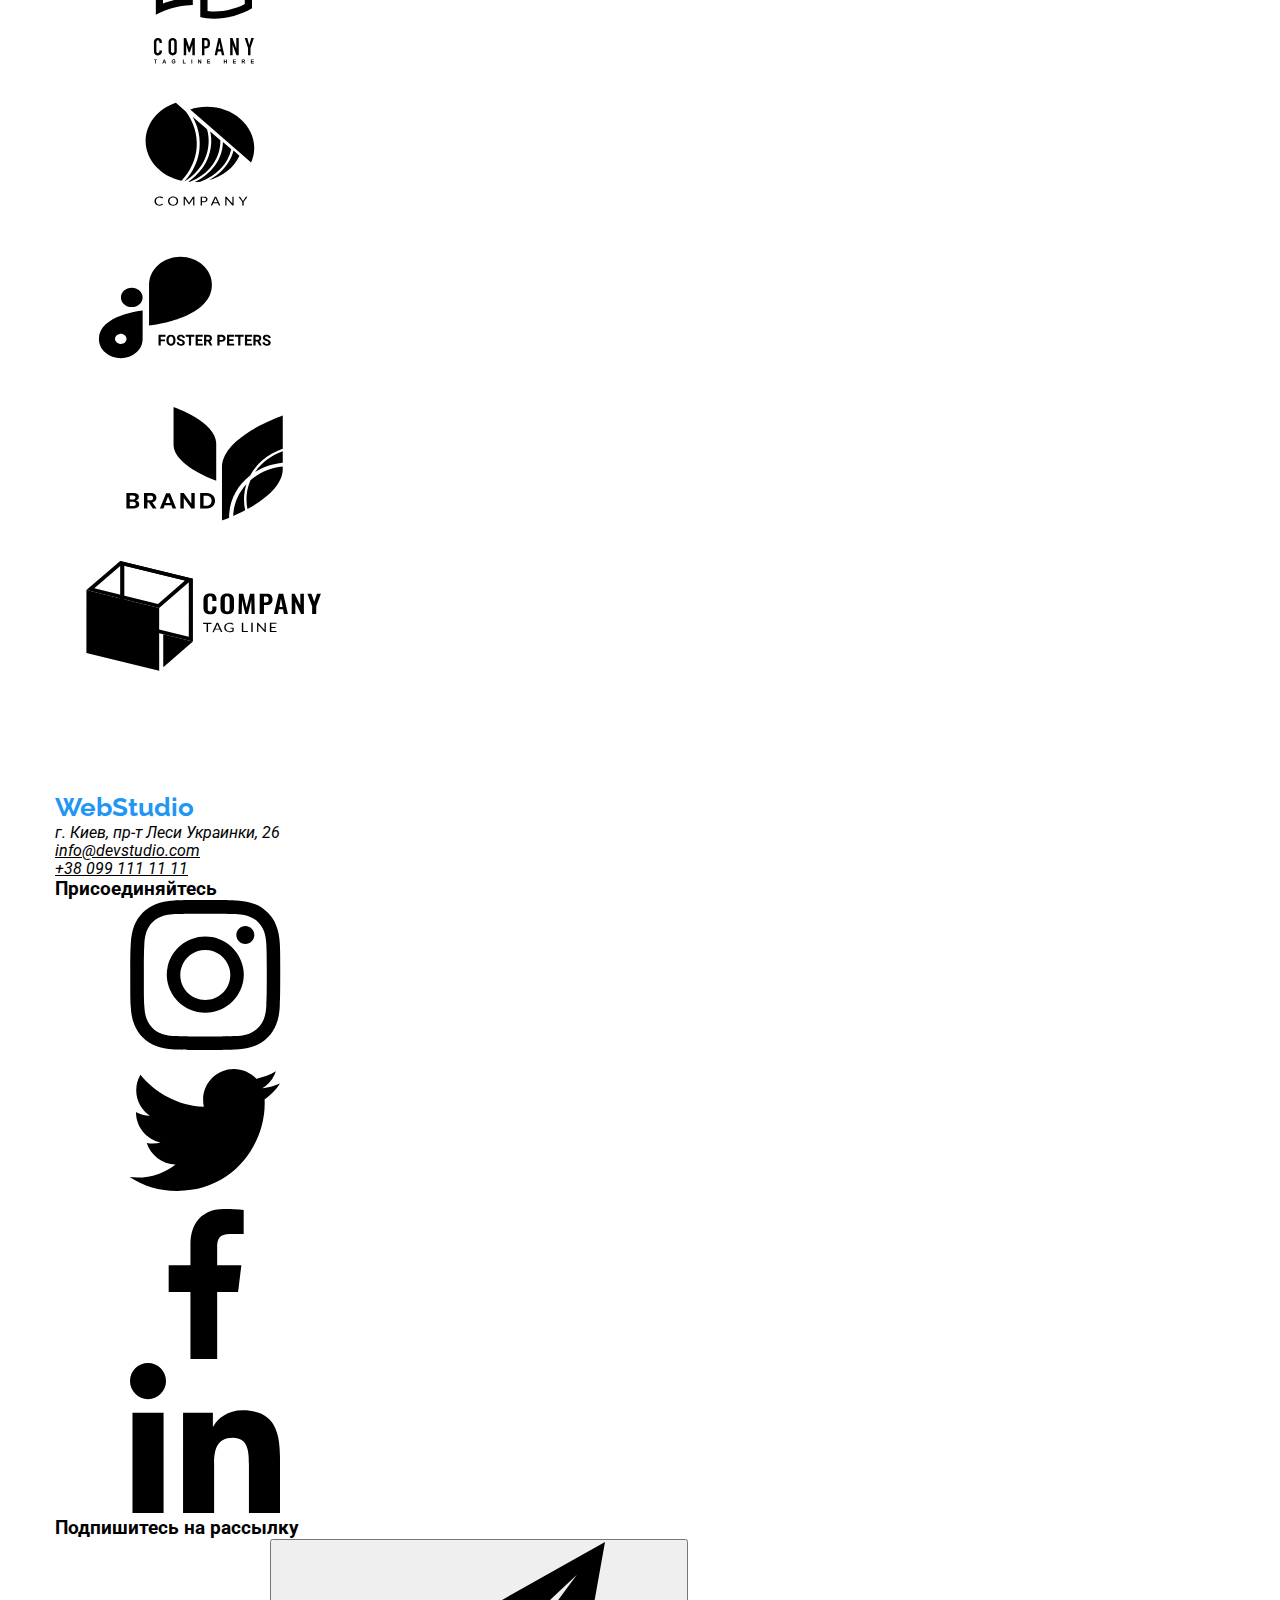
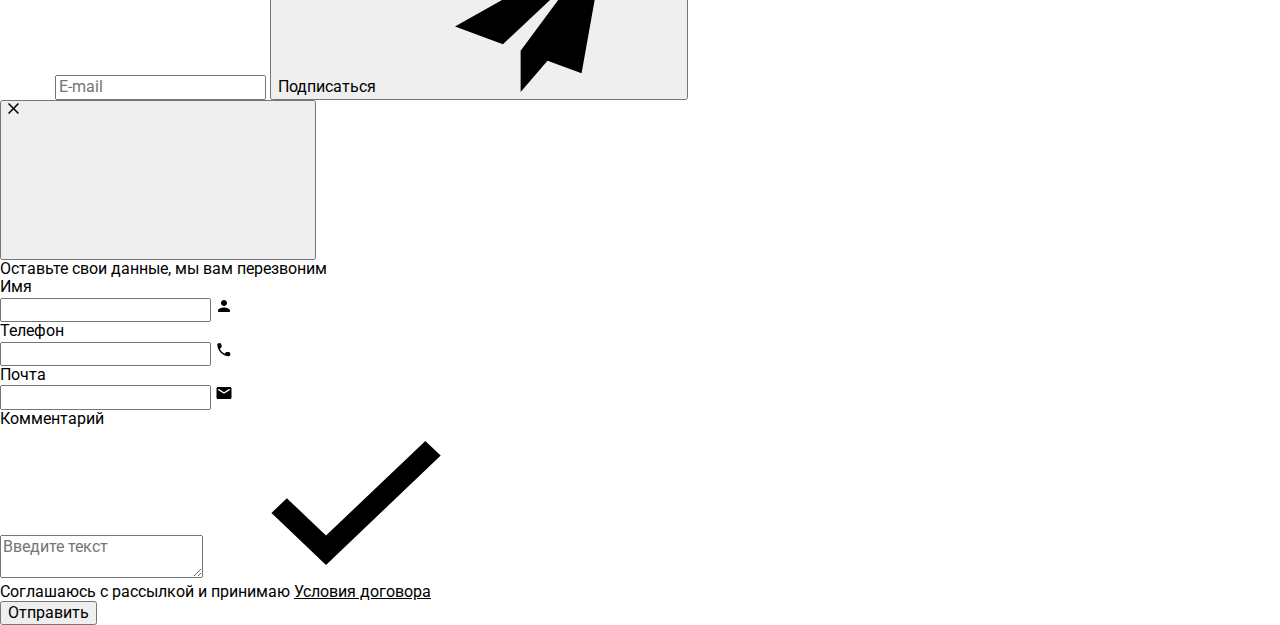
==== commit bbfc2e84: "header css added" ====
--- a/index.html
+++ b/index.html
@@ -8,7 +8,6 @@
     <link rel="preconnect" href="https://fonts.gstatic.com">
     <link href="https://fonts.googleapis.com/css2?family=Raleway:wght@700&family=Roboto:wght@400;500;700;900&display=swap" rel="stylesheet">
     <link rel="stylesheet" href="https://cdnjs.cloudflare.com/ajax/libs/modern-normalize/1.0.0/modern-normalize.min.css">
-    <link rel="stylesheet" href="./css/style.css">
     <link rel="stylesheet" href="./css/main.min.css">
 </head>
 
--- a/css/main.min.css
+++ b/css/main.min.css
@@ -1,2 +1,2 @@
-:root{--text-color: #212121;--logo-color: #000000;--hover-color: #2196f3;--contacts-color: #757575;--icon-color: #afb1b8;--foot-cont-color: rgba(255, 255, 255, 0.6);--fons-html: #ffffff;--fons-title-color: #2f303a;--fons-title-img: rgba(47, 48, 58, 0.4);--button-color: #f5f4fa;--but-hover-color: #188ce8;--line-color: #ececec;--border-color: #eeeeee;--foot-back-icon: rgba(255, 255, 255, 0.1);--proj-back-hover: rgba(33, 150, 243, 0.9);--modal-back: rgba(0, 0, 0, 0.2);--transf-hover: 250ms cubic-bezier(0.4, 0, 0.2, 1);--serv-back: rgba(47, 48, 58, 0.8);--modal-form-comm: rgba(117, 117, 117, 0.5)}
+.visually-hidden{position:absolute;width:1px;height:1px;margin:-1px;border:0;padding:0;white-space:nowrap;clip-path:inset(100%);clip:rect(0 0 0 0);overflow:hidden}.container{width:1200px;padding:0 15px;margin:0 auto;align-items:center}.section{padding-top:94px;padding-bottom:94px}*{list-style:none;box-sizing:border-box}body{font-family:'roboto', sans-serif;background:var(--fons-html);color:var(--title-color)}a{color:inherit}h1,h2,h3,h4,h5,h6{margin-top:0;margin-bottom:0}p,ul{padding:0;margin:0}img{display:block;max-width:100%;height:auto}.header{border-bottom:1px solid #ececec}.header .container{display:flex}.logo{font-family:'Raleway', sans-serif;font-weight:700;font-size:26px;line-height:1.2em;text-decoration:none;color:#2196f3}.logo .head-logo-elem{color:#000}.nav .nav-item{display:flex;padding-left:0;margin-left:93px;font-weight:500;font-size:14px;line-height:1.1em;color:inherit}.item{position:relative}.nav-item .item+.item,.nav-cont .item+.item{margin-left:50px}.nav-elem:hover,.nav-elem:focus{transition:color 250ms cubic-bezier(0.4, 0, 0.2, 1);color:#2196f3}.current{color:#2196f3}.current::after{position:absolute;bottom:0;content:'';display:block;width:100%;height:4px;bottom:-1px;border-radius:2px;background-color:#2196f3}.nav-elem,.contacts{display:block;padding-top:32px;padding-bottom:32px;text-decoration:none}.nav-cont{font-weight:500;font-size:14px;line-height:1.143em;display:flex;margin-left:auto}.envelope-icon{width:16px;height:12px;margin-right:10px;fill:currentColor}.smartphone-icon{width:10px;height:16px;margin-right:10px;fill:currentColor}.contacts{display:flex;align-items:center;color:#757575;transition:color 250ms cubic-bezier(0.4, 0, 0.2, 1)}.contacts:hover,.contacts :focus{color:#2196f3;transition:color 250ms cubic-bezier(0.4, 0, 0.2, 1)}
 /*# sourceMappingURL=main.min.css.map */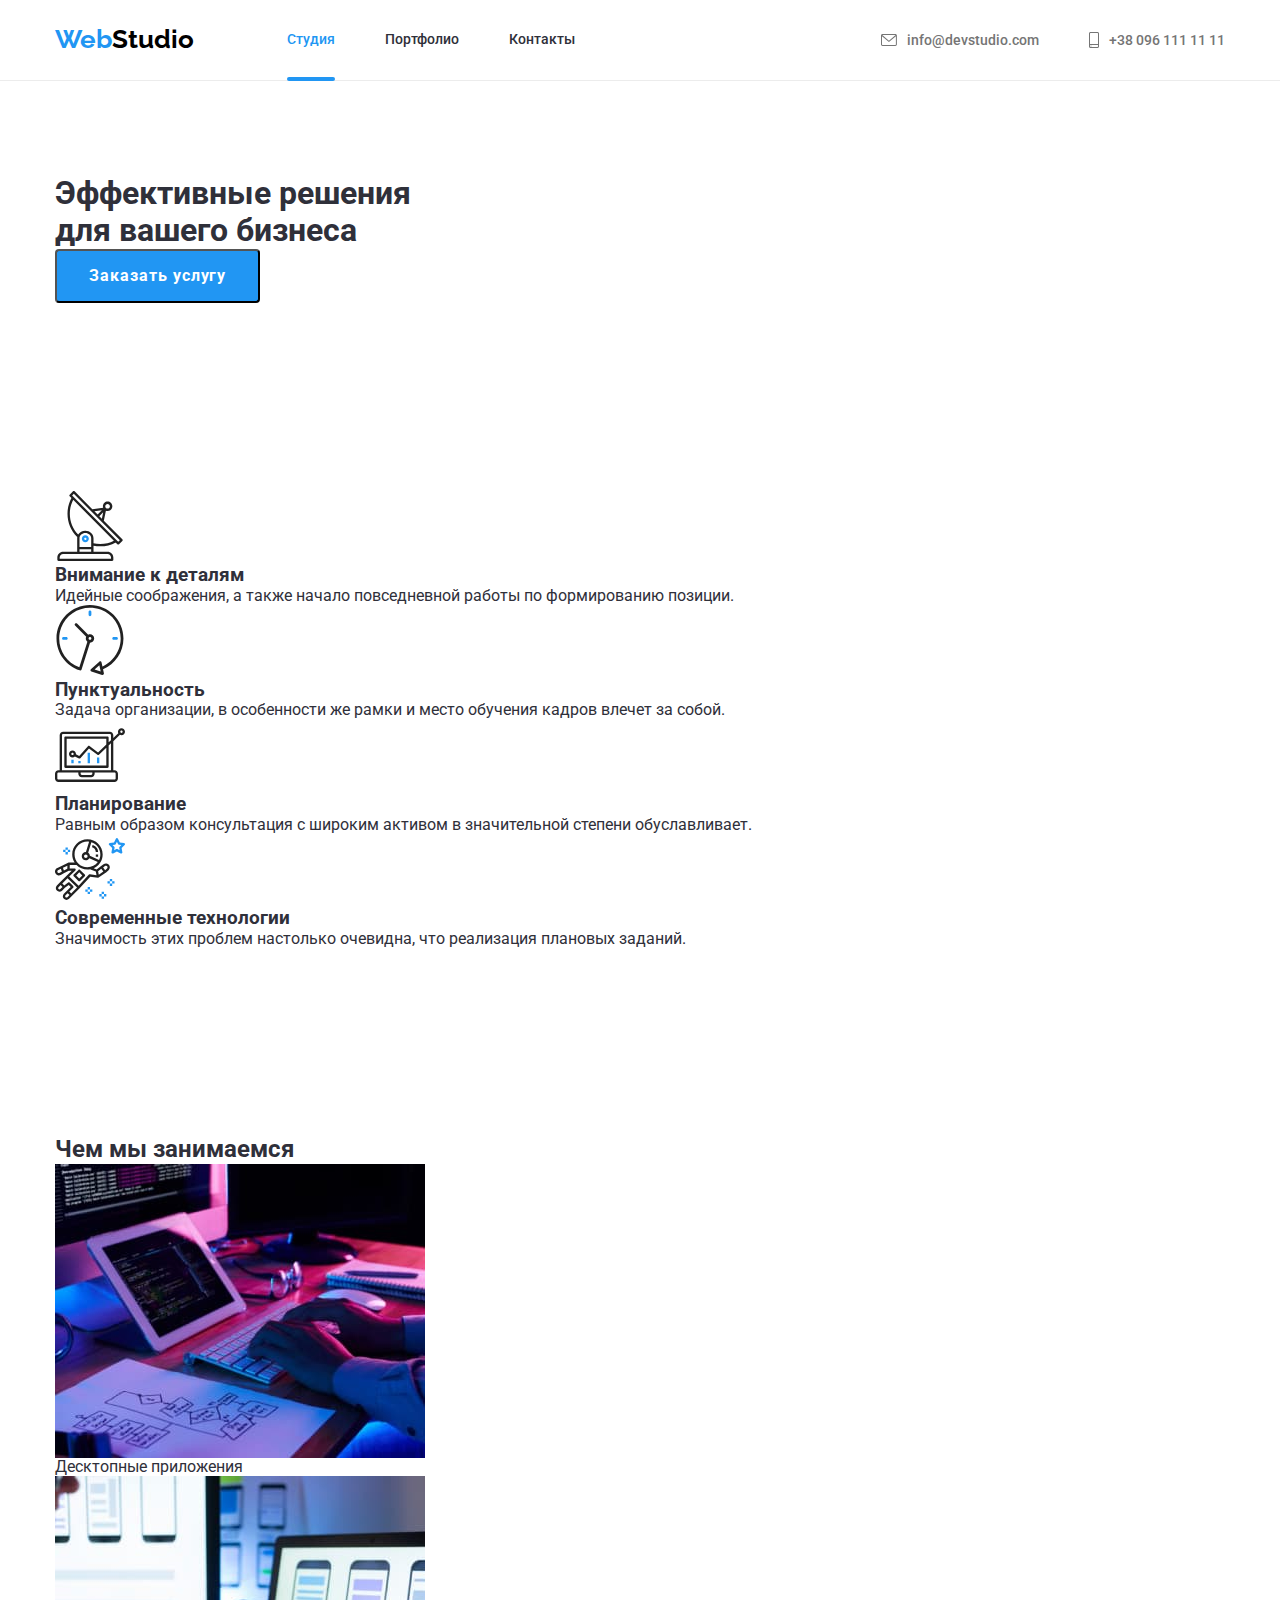
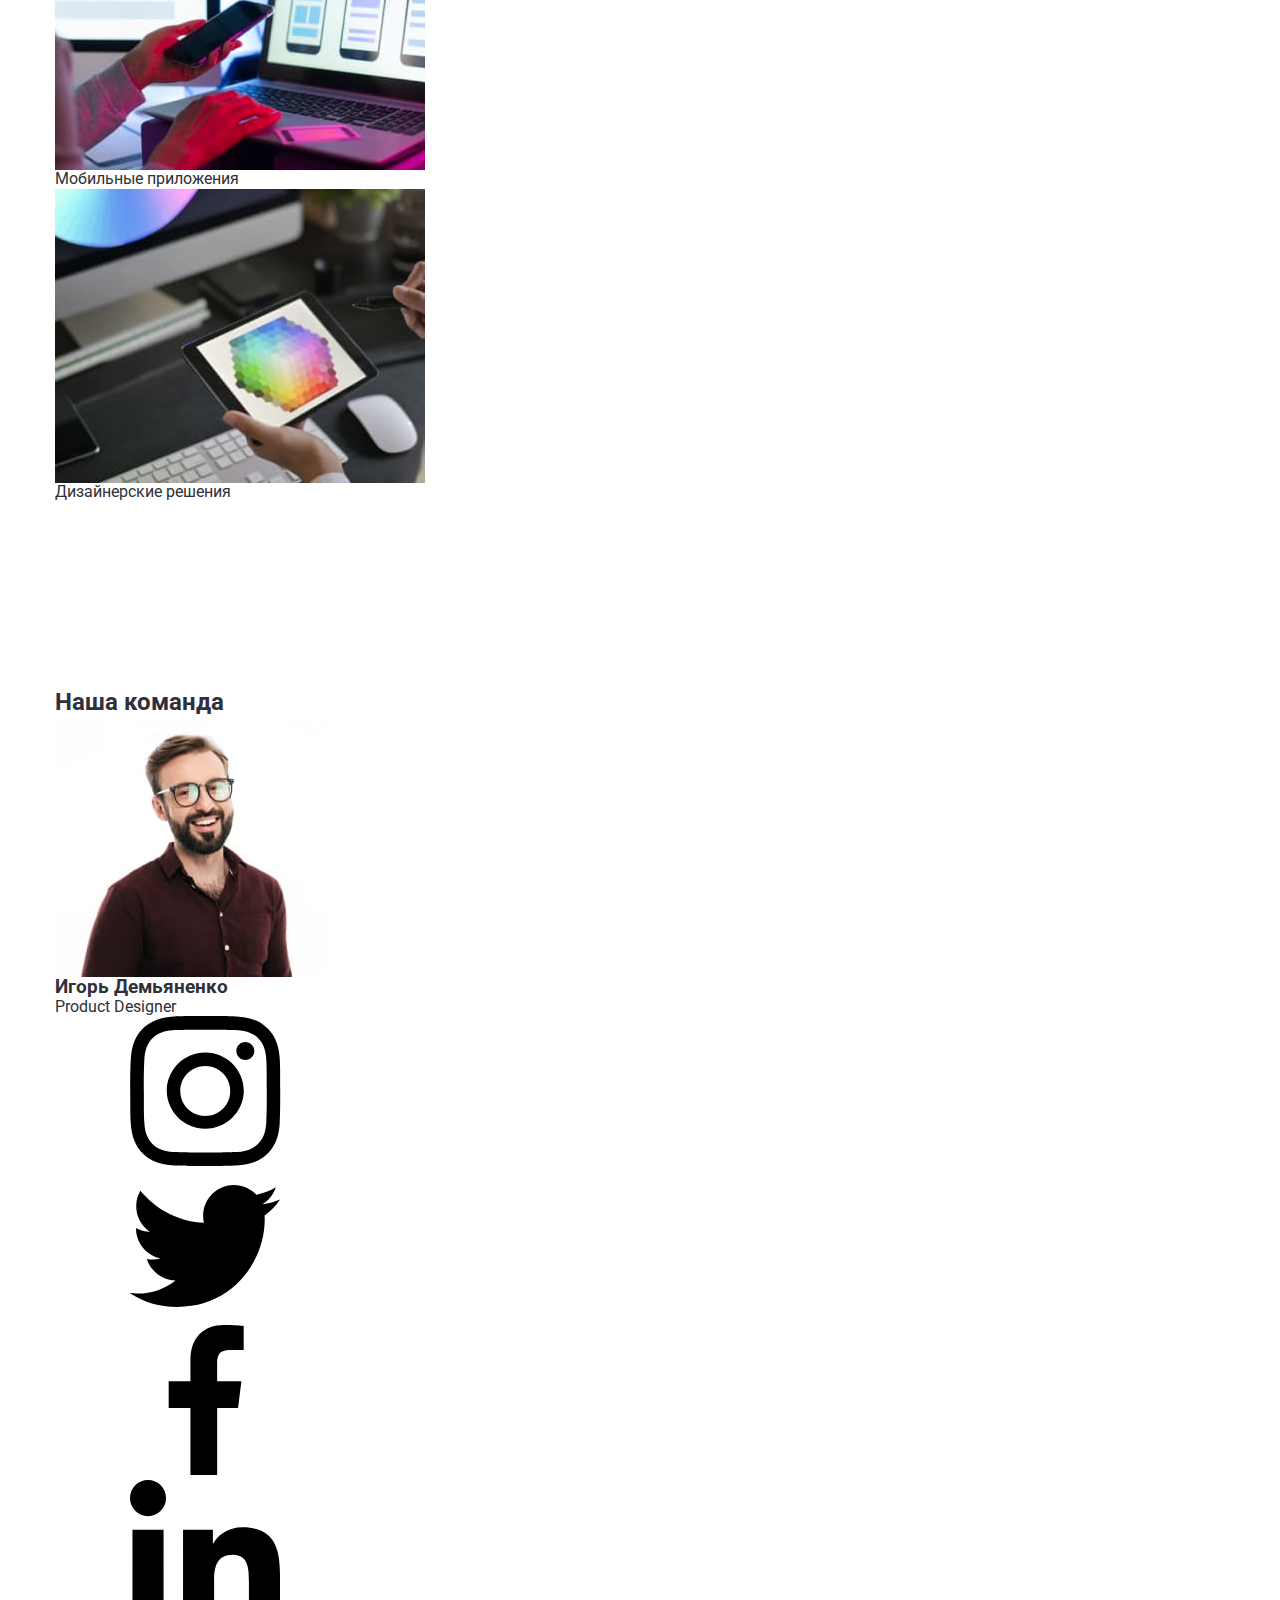
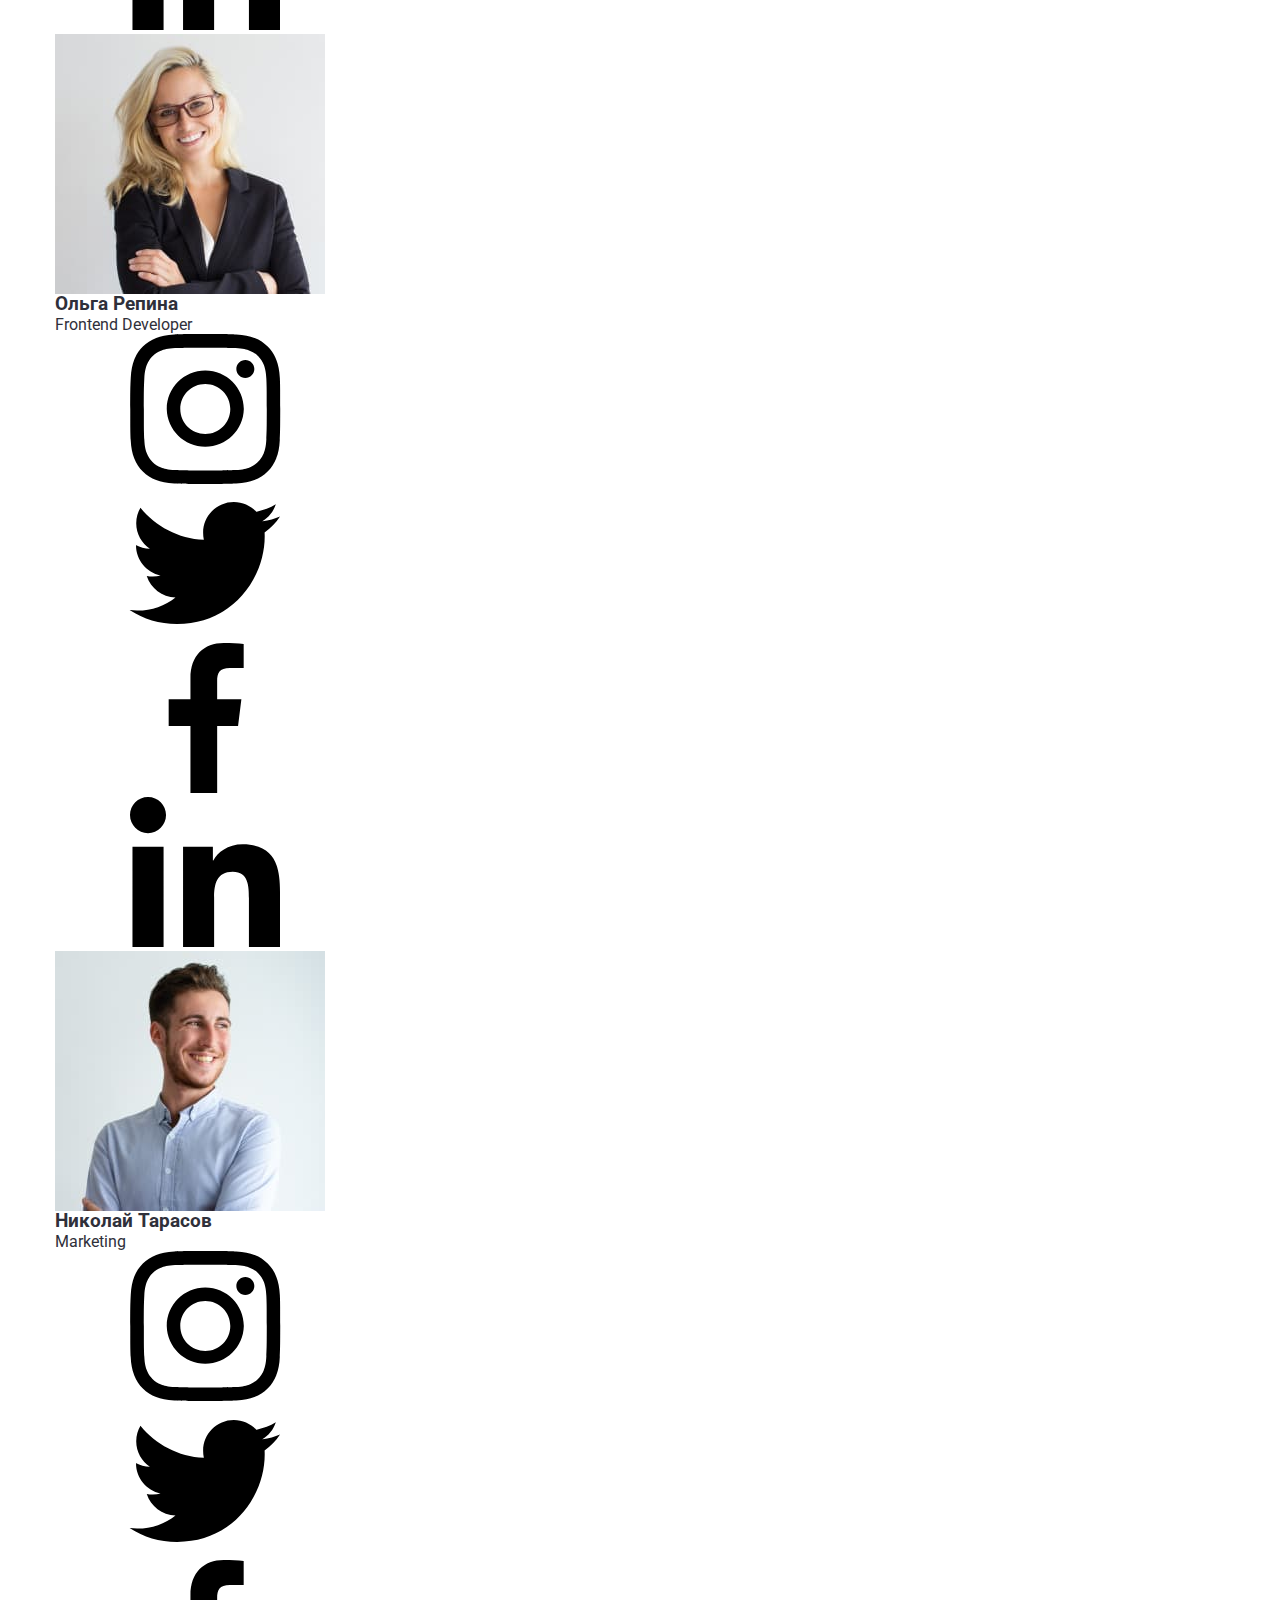
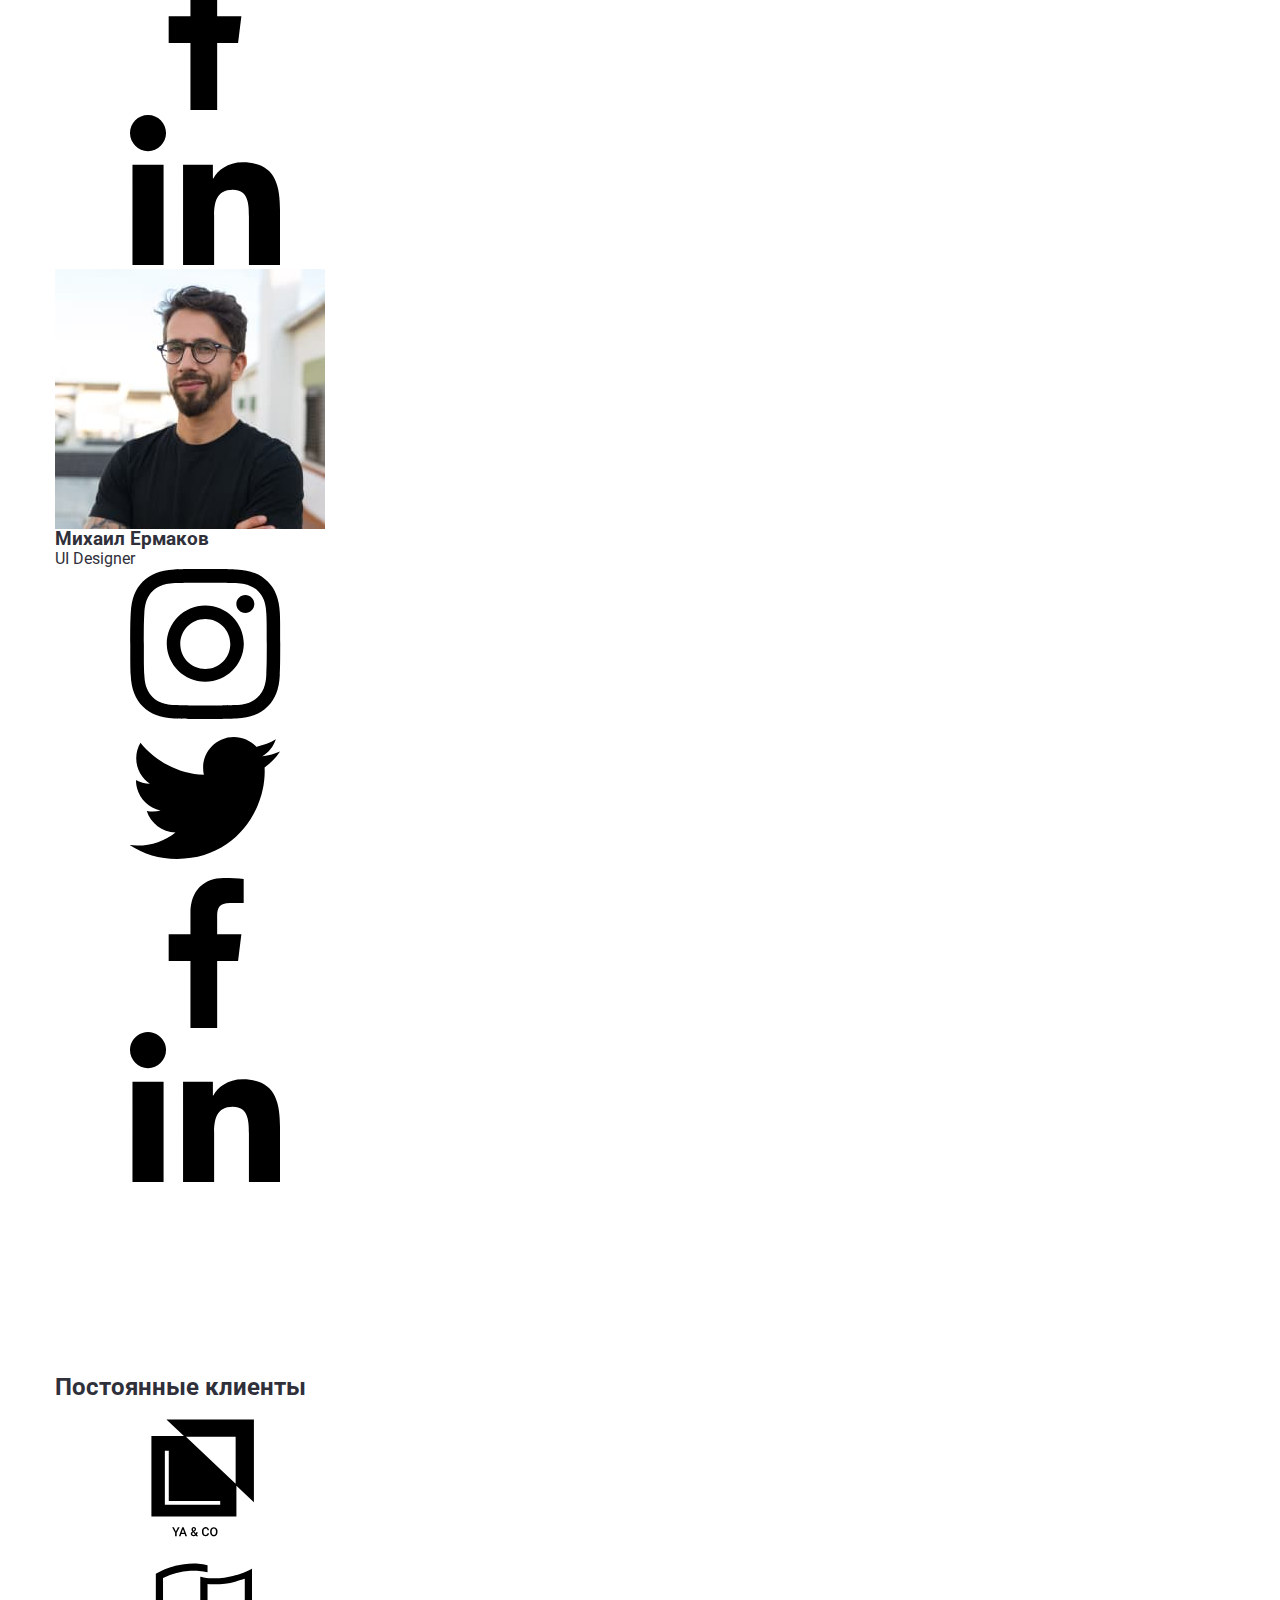
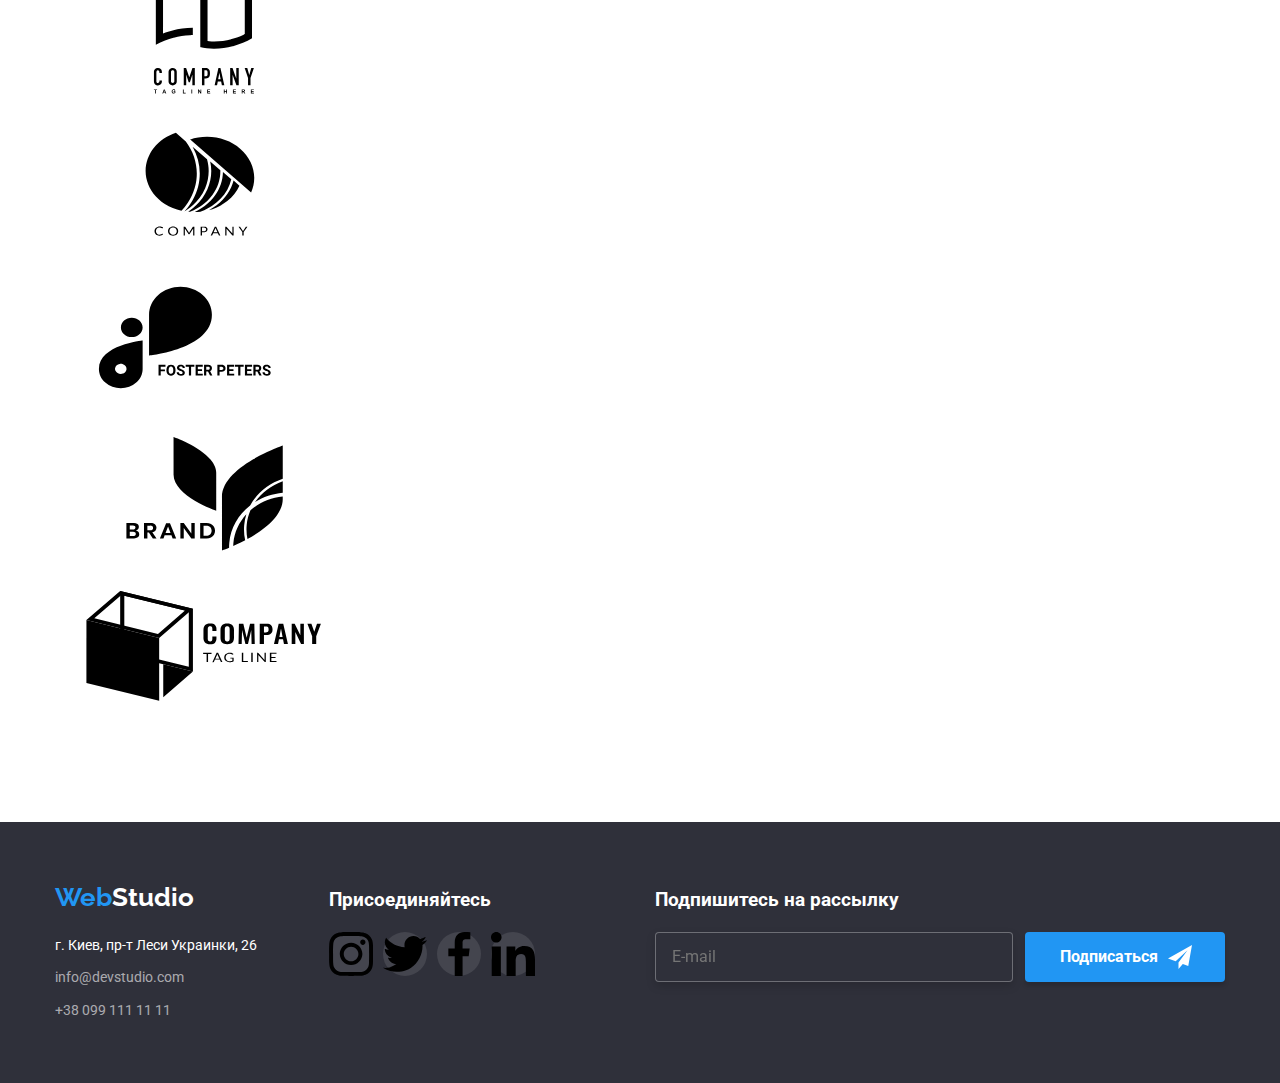
==== commit c57cf28b: "scss btn" ====
--- a/index.html
+++ b/index.html
@@ -58,11 +58,11 @@
       <div class="container">
         <ul class="quality-item">
           <li class="quality-elem">
-              <div class="qual-cont-icon">
-                <svg width="70" height="70" class="quality-icon">
-                  <use href="./img/icons/sprite.svg#icon-antenna"></use>
-                </svg>
-              </div>
+            <div class="qual-cont-icon">
+              <svg width="70" height="70" class="quality-icon">
+                <use href="./img/icons/sprite.svg#icon-antenna"></use>
+              </svg>
+            </div>
             <h3 class="quality-title">Внимание к деталям</h3>
             <p class="quality-text">Идейные соображения, а также начало повседневной работы по формированию позиции.</p>
           </li>
--- a/css/main.min.css
+++ b/css/main.min.css
@@ -1,2 +1,2 @@
-.visually-hidden{position:absolute;width:1px;height:1px;margin:-1px;border:0;padding:0;white-space:nowrap;clip-path:inset(100%);clip:rect(0 0 0 0);overflow:hidden}.container{width:1200px;padding:0 15px;margin:0 auto;align-items:center}.section{padding-top:94px;padding-bottom:94px}*{list-style:none;box-sizing:border-box}body{font-family:'roboto', sans-serif;background:var(--fons-html);color:var(--title-color)}a{color:inherit}h1,h2,h3,h4,h5,h6{margin-top:0;margin-bottom:0}p,ul{padding:0;margin:0}img{display:block;max-width:100%;height:auto}.header{border-bottom:1px solid #ececec}.header .container{display:flex}.logo{font-family:'Raleway', sans-serif;font-weight:700;font-size:26px;line-height:1.2em;text-decoration:none;color:#2196f3}.logo .head-logo-elem{color:#000}.nav .nav-item{display:flex;padding-left:0;margin-left:93px;font-weight:500;font-size:14px;line-height:1.1em;color:inherit}.item{position:relative}.nav-item .item+.item,.nav-cont .item+.item{margin-left:50px}.nav-elem:hover,.nav-elem:focus{transition:color 250ms cubic-bezier(0.4, 0, 0.2, 1);color:#2196f3}.current{color:#2196f3}.current::after{position:absolute;bottom:0;content:'';display:block;width:100%;height:4px;bottom:-1px;border-radius:2px;background-color:#2196f3}.nav-elem,.contacts{display:block;padding-top:32px;padding-bottom:32px;text-decoration:none}.nav-cont{font-weight:500;font-size:14px;line-height:1.143em;display:flex;margin-left:auto}.envelope-icon{width:16px;height:12px;margin-right:10px;fill:currentColor}.smartphone-icon{width:10px;height:16px;margin-right:10px;fill:currentColor}.contacts{display:flex;align-items:center;color:#757575;transition:color 250ms cubic-bezier(0.4, 0, 0.2, 1)}.contacts:hover,.contacts :focus{color:#2196f3;transition:color 250ms cubic-bezier(0.4, 0, 0.2, 1)}
+.visually-hidden{position:absolute;width:1px;height:1px;margin:-1px;border:0;padding:0;white-space:nowrap;clip-path:inset(100%);clip:rect(0 0 0 0);overflow:hidden}.container{width:1200px;padding:0 15px;margin:0 auto;align-items:center}.section{padding-top:94px;padding-bottom:94px}*{list-style:none;box-sizing:border-box}body{font-family:'roboto', sans-serif;background:#fff;color:#2f303a}a{color:inherit}h1,h2,h3,h4,h5,h6{margin-top:0;margin-bottom:0}p,ul{padding:0;margin:0}img{display:block;max-width:100%;height:auto}.header{border-bottom:1px solid #ececec}.header .container{display:flex}.logo{font-family:'Raleway', sans-serif;font-weight:700;font-size:26px;line-height:1.2em;text-decoration:none;color:#2196f3}.logo .head-logo-elem{color:#000}.nav .nav-item{display:flex;padding-left:0;margin-left:93px;font-weight:500;font-size:14px;line-height:1.1em;color:inherit}.item{position:relative}.nav-item .item+.item,.nav-cont .item+.item{margin-left:50px}.nav-elem:hover,.nav-elem:focus{transition:color 250ms cubic-bezier(0.4, 0, 0.2, 1);color:#2196f3}.current{color:#2196f3}.current::after{position:absolute;bottom:0;content:'';display:block;width:100%;height:4px;bottom:-1px;border-radius:2px;background-color:#2196f3}.nav-elem,.contacts{display:block;padding-top:32px;padding-bottom:32px;text-decoration:none}.nav-cont{font-weight:500;font-size:14px;line-height:1.143em;display:flex;margin-left:auto}.envelope-icon{width:16px;height:12px;margin-right:10px;fill:currentColor}.smartphone-icon{width:10px;height:16px;margin-right:10px;fill:currentColor}.contacts{display:flex;align-items:center;color:#757575;transition:color 250ms cubic-bezier(0.4, 0, 0.2, 1)}.contacts:hover,.contacts:focus{color:#2196f3;transition:color 250ms cubic-bezier(0.4, 0, 0.2, 1)}.footer{padding-top:60px;padding-bottom:60px;background:#2f303a}.foot-cont-sect{display:flex;align-items:baseline}.foot-logo-elem{color:#fff}.foot-add,.foot-contacts{font-style:normal;font-size:14px;line-height:1.7em}.foot-add{margin-top:20px;color:#fff}.foot-contacts{text-decoration:none;color:rgba(255,255,255,0.6);transition:color 250ms cubic-bezier(0.4, 0, 0.2, 1)}.foot-contacts:hover,.foot-contacts:focus{color:#2196f3;transition:color 250ms cubic-bezier(0.4, 0, 0.2, 1)}.foot-elem{margin-top:9px}.foot-form{display:flex;margin-left:auto;align-items:flex-end}.foot-form-inp{width:358px;padding:15px 16px;border:1px solid rgba(255,255,255,0.3);box-sizing:border-box;filter:drop-shadow(0px 4px 4px rgba(0,0,0,0.15));border-radius:4px;outline:none;transition:border 250ms cubic-bezier(0.4, 0, 0.2, 1);color:#fff;background-color:#2f303a}.foot-form-inp:hover,.foot-form-inp:focus .foot-form-inp::placeholder{font-weight:400;font-size:16px;line-height:1.25em;align-items:center;color:rgba(255,255,255,0.6)}.foot-form-btn{display:flex;justify-content:center;align-items:center;cursor:pointer;width:200px;height:50px;padding:10px 28px 10px 29px;margin-left:12px;box-shadow:0px 4px 4px rgba(0,0,0,0.15);border-radius:4px;font-weight:700;font-size:16px;line-height:1.9em;border:transparent;background:#2196f3;color:#fff}.foot-form-icon{width:24px;height:24px;margin-left:10px;fill:currentColor}.foot-cocial-sect{margin-left:72px}.foot-name,.foot-form-name{margin-bottom:20px;color:#fff}.foot-icon{display:flex;justify-content:center}.foot-icon-elem:not(:first-child){margin-left:10px}.foot-icon-url{width:44px;height:44px;display:flex;justify-content:center;align-items:center;border-radius:50px;background-color:rgba(255,255,255,0.1);color:#fff;transition:background-color 250ms cubic-bezier(0.4, 0, 0.2, 1)}.foot-icon-url:hover,.foot-icon-url:focus{border-radius:50%;cursor:pointer;transition:background-color 250ms cubic-bezier(0.4, 0, 0.2, 1);background:#2196f3;color:#fff}.foot-icon-url:hover .icon,.foot-icon-url:focus .icon{width:20px;height:20px;fill:currentColor}.backdrop{position:fixed;top:0;left:0;width:100%;height:100%;background-color:rgba(0,0,0,0.2);transition:250ms cubic-bezier(0.4, 0, 0.2, 1)}.backdrop.is-hidden{visibility:hidden;opacity:0;pointer-events:none}.backdrop.is-hidden .modal{transform:translate(-50%, -50%) scale(0)}.modal{position:absolute;top:50%;left:50%;transform:translate(-50%, -50%) scale(1);padding:40px;min-width:528px;min-height:581px;transition:transform 250ms cubic-bezier(0.4, 0, 0.2, 1);background-color:#fff}.btn-modal-close{position:absolute;top:8px;right:8px;width:30px;height:30px;border-radius:50%;border:1px solid rgba(0,0,0,0.1);cursor:pointer;box-sizing:border-box;transition:fill 250ms cubic-bezier(0.4, 0, 0.2, 1);background:#fff;fill:#212121}.btn-modal-close:hover{fill:#2196f3;transition:fill 250ms cubic-bezier(0.4, 0, 0.2, 1)}.icon-btn-close{position:absolute;transform:translate3d(-50%, -50%, 0);width:11px;height:11px}.modal-form{display:flex;flex-direction:column}.modal-form-title{font-weight:700;font-size:20px;line-height:1.15em;text-align:center;letter-spacing:0.03em;margin-bottom:12px}.modal-form-icon-lab{position:relative;margin-bottom:10px}.modal-form-text{font-weight:400;font-size:12px;line-height:1.167em;letter-spacing:0.01em;margin-bottom:4px;color:#757575}.modal-form-inp{width:100%;height:40px;padding-left:42px;border:1px solid rgba(33,33,33,0.2);border-radius:4px;outline:none;transition:border 250ms cubic-bezier(0.4, 0, 0.2, 1);color:#212121}.modal-form-inp:hover+.modal-form-icon,.modal-form-inp:focus+.modal-form-icon{color:#2196f3}.modal-form-icon{position:absolute;top:29px;left:12px;fill:currentColor;transition:fill 250ms cubic-bezier(0.4, 0, 0.2, 1)}.modal-form-comment{font-size:14px;line-height:1.143em;letter-spacing:0.01em;resize:none;height:120px;padding:12px 16px;border:1px solid rgba(33,33,33,0.2);border-radius:4px;margin-bottom:20px;margin-top:-10px;outline:none;transition:border 250ms cubic-bezier(0.4, 0, 0.2, 1)}.modal-form-comment::placeholder{color:rgba(117,117,117,0.5)}.modal-form-inp:hover,.modal-form-inp:focus,.modal-form-comment:hover,.modal-form-comment:focus{border-color:#2196f3}.modal-form-check-cont{display:inline-block;align-self:center;margin-bottom:30px}.modal-form-checkbox{position:relative;display:inline-block;vertical-align:middle;width:16px;height:15px;border:2px solid #212121;border-radius:2px;transition:border 250ms cubic-bezier(0.4, 0, 0.2, 1)}.modal-form-check-cont:hover>.modal-form-checkbox,.modal-form-check-cont:focus>.modal-form-checkbox{border-color:#2196f3}.modal-form-check-inp:checked+.modal-form-checkbox{background-color:#2196f3;border-color:#2196f3}.modal-form-checkbox-icon{position:absolute;display:block;width:12px;height:11px;fill:#fff}.modal-form-chek-text{display:inline-block;padding-left:4px;font-size:14px;line-height:1.714;letter-spacing:0.03em;color:#757575}.m-form-checkbox-url{color:#2196f3}.modal-form-but{display:block;align-self:center;padding:10px 55px 10px 56px;box-shadow:0px 4px 4px rgba(0,0,0,0.15)}.title-but,.modal-form-but{font-weight:700;line-height:1.9em;padding:10px 32px;background:#2196f3;color:#fff}.title-but,.work-but,.modal-form-but{font-size:16px;letter-spacing:0.06em;border-radius:4px;font-family:inherit;cursor:pointer;border:transparent #2196f3;transition:background-color 250ms cubic-bezier(0.4, 0, 0.2, 1)}.title-but:hover,.title-but:focus,.modal-form-but:hover,.modal-form-but:focus{background-color:#188ce8;filter:drop-shadow(0px 4px 4px rgba(0,0,0,0.25)),drop-shadow(0px 4px 4px rgba(0,0,0,0.25));transition:background-color 250ms cubic-bezier(0.4, 0, 0.2, 1)}
 /*# sourceMappingURL=main.min.css.map */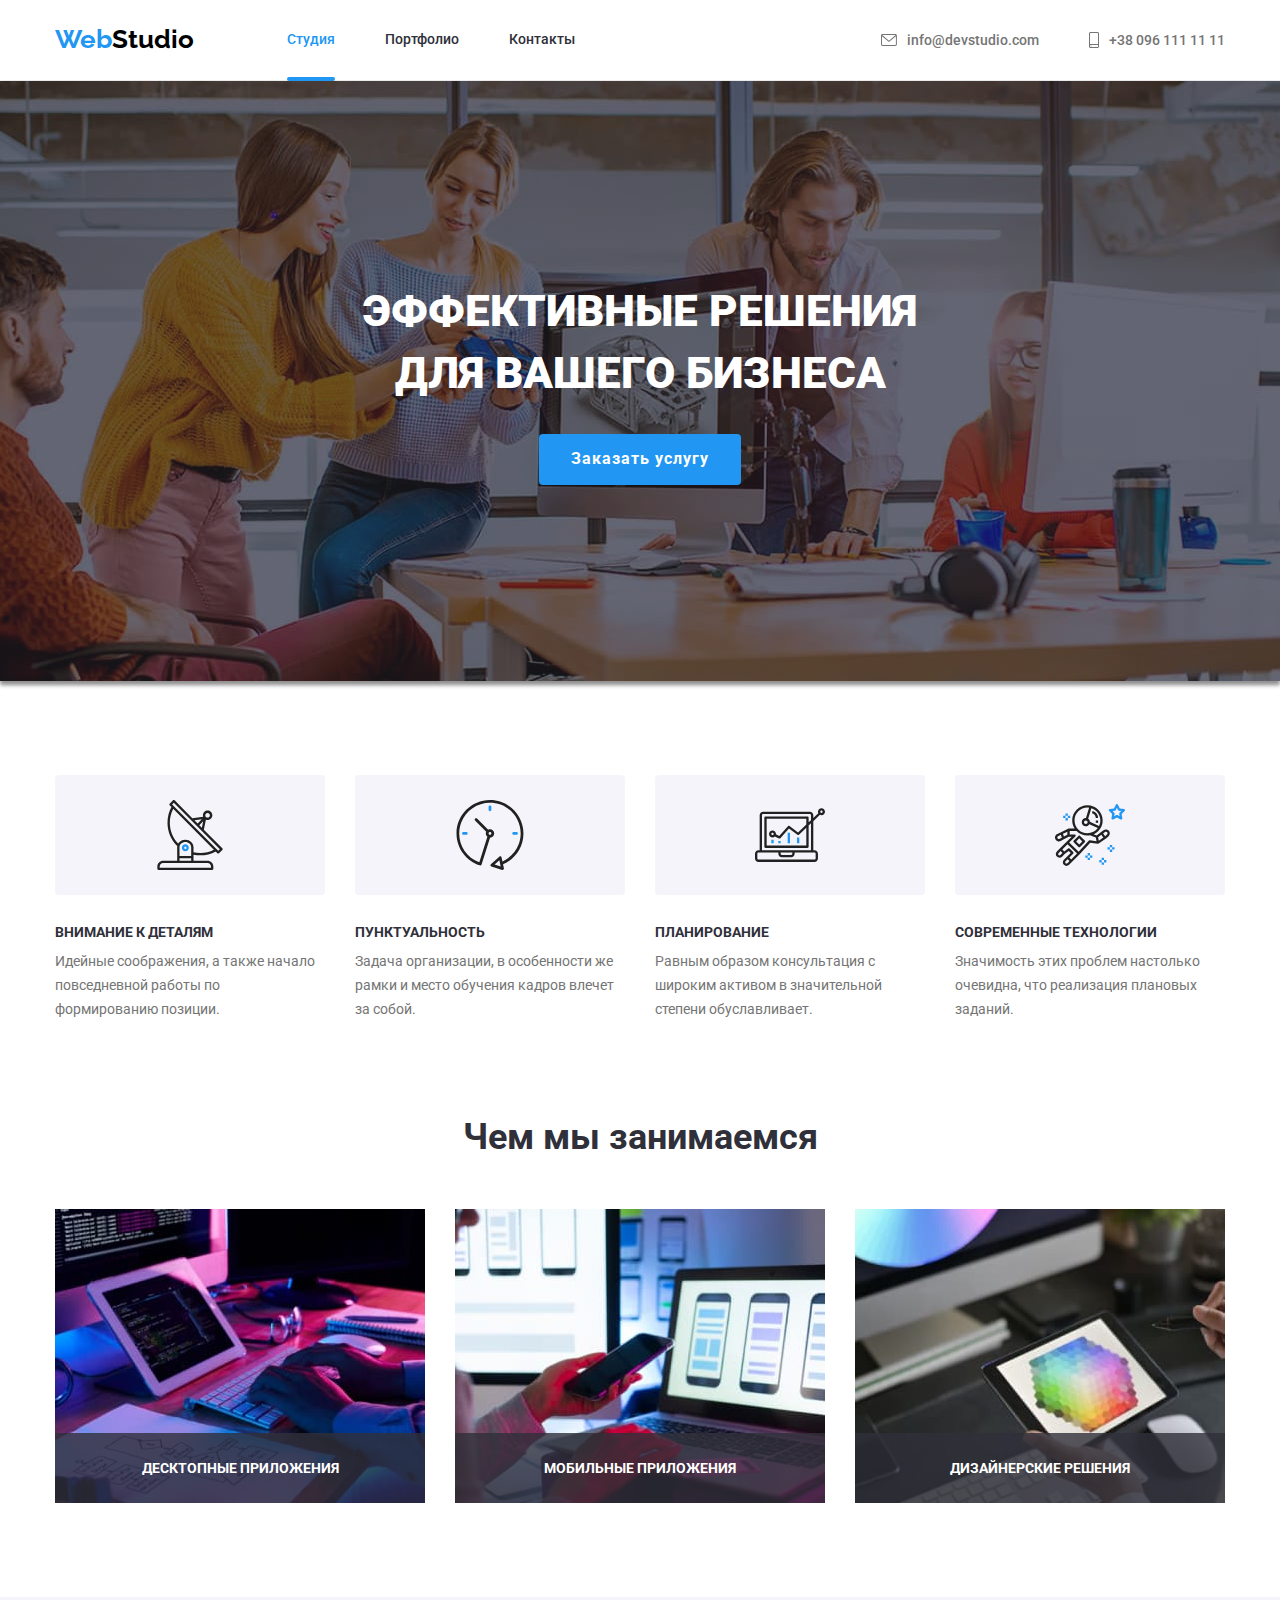
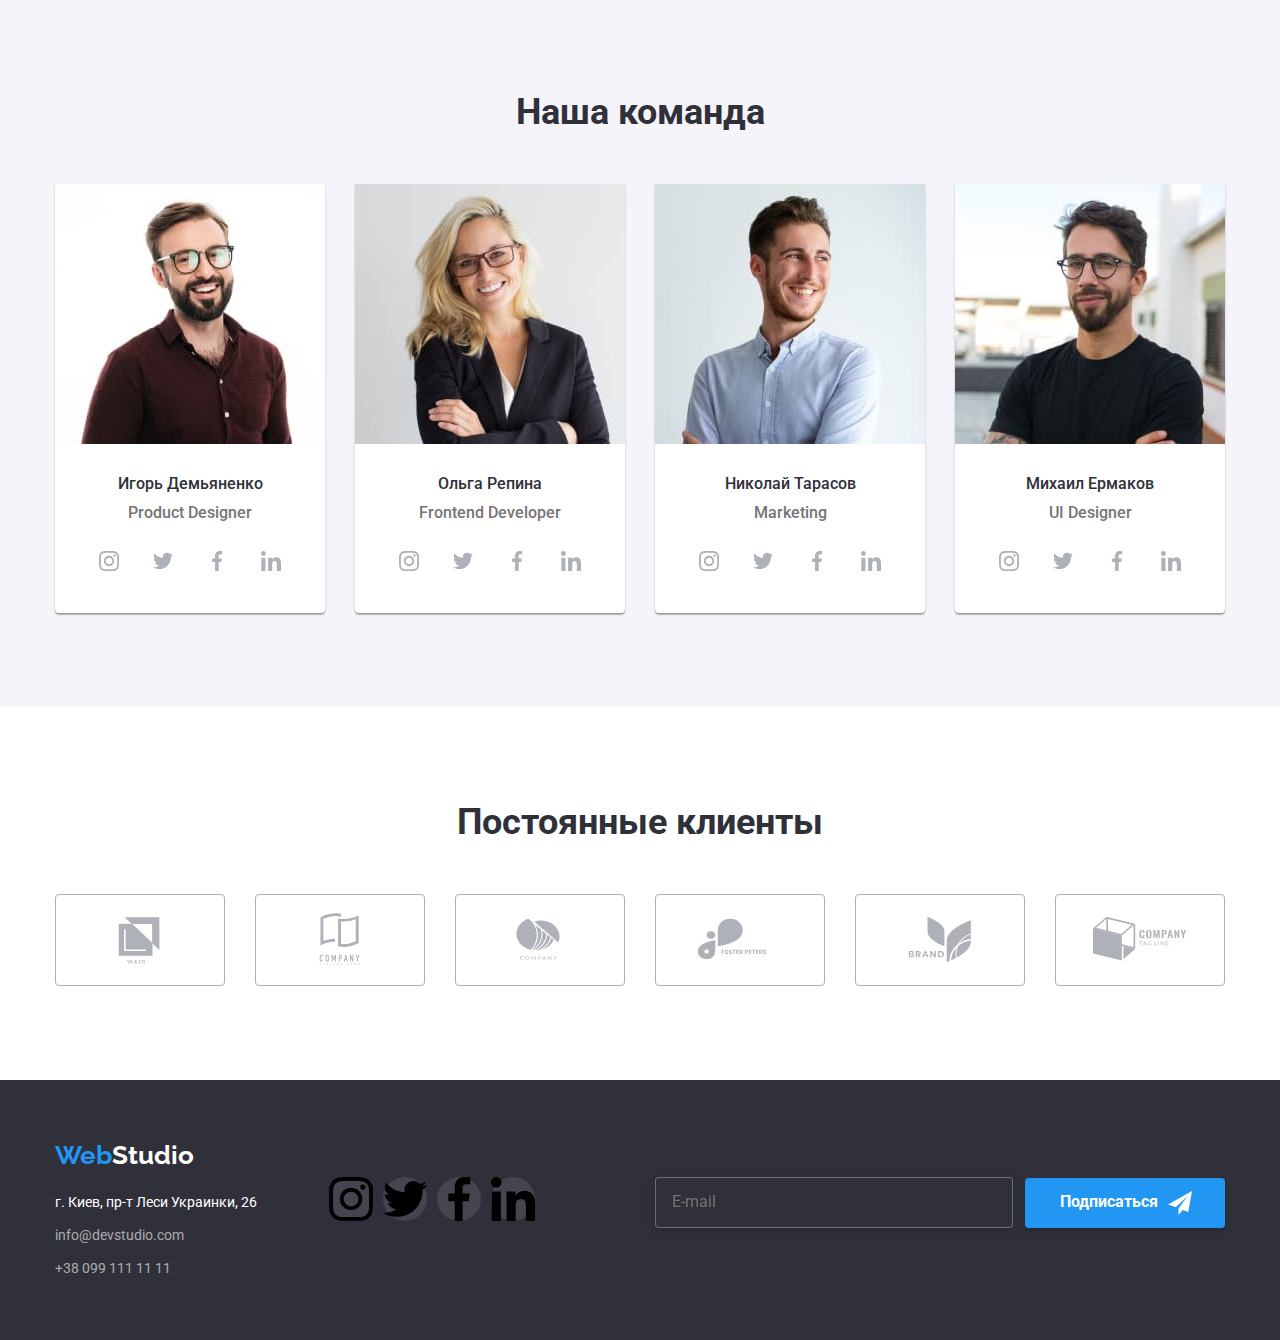
==== commit 627fbb22: "team-section" ====
--- a/index.html
+++ b/index.html
@@ -14,26 +14,26 @@
 <body>
 
   <!-- Header -->
-  <header class="header">
+  <header class="page-header">
     <div class="container">
-      <a class="logo" href="./">Web<span class="head-logo-elem">Studio</span></a>
-      <nav class="nav">
-        <ul class="nav-item">
-          <li class="item"><a class="nav-elem current" href="./index.html">Студия</a></li>
-          <li class="item"><a class="nav-elem" href="./portfolio.html">Портфолио</a></li>
-          <li class="item"><a class="nav-elem" href="">Контакты</a></li>
+      <a class="logo" href="./">Web<span class="logo__text">Studio</span></a>
+      <nav class="site-nav">
+        <ul class="site-nav__list">
+          <li class="site-nav__item"><a class="site-nav__link current" href="./index.html">Студия</a></li>
+          <li class="site-nav__item"><a class="site-nav__link" href="./portfolio.html">Портфолио</a></li>
+          <li class="site-nav__item"><a class="site-nav__link" href="">Контакты</a></li>
         </ul>
       </nav>
-      <ul class="nav-cont">
-        <li class="item">
-          <a href="mailto:info@devstudio.com" class="contacts">
+      <ul class="contacts">
+        <li class="contacts__item">
+          <a href="mailto:info@devstudio.com" class="contacts__link">
             <svg class="envelope-icon">
               <use href="./img/icons/sprite.svg#icon-envelope"></use>
             </svg>info@devstudio.com
           </a>
         </li>
-        <li class="item">
-          <a href="tel:+380961111111" class="contacts">
+        <li class="contacts__item">
+          <a href="tel:+380961111111" class="contacts__link">
             <svg class="smartphone-icon">
               <use href="./img/icons/sprite.svg#icon-smartphone"></use>
             </svg>+38 096 111 11 11</a>
@@ -46,52 +46,52 @@
   <main>
 
     <!-- Title section -->
-    <section class="title section">
+    <section class="hero section">
       <div class="container">
-        <h1 class="title-text">Эффективные решения <br>для вашего бизнеса</h1>
-        <button data-modal-open class="title-but" type="button">Заказать услугу</button>
+        <h1 class="hero__title">Эффективные решения <br>для вашего бизнеса</h1>
+        <button data-modal-open class="hero__button" type="button">Заказать услугу</button>
       </div>
     </section>
 
     <!-- Quality section -->
     <section class="quality section">
       <div class="container">
-        <ul class="quality-item">
-          <li class="quality-elem">
-            <div class="qual-cont-icon">
-              <svg width="70" height="70" class="quality-icon">
+        <ul class="quality__list">
+          <li class="quality__item">
+            <div class="quality__thumb">
+              <svg width="70" height="70" class="quality__icon">
                 <use href="./img/icons/sprite.svg#icon-antenna"></use>
               </svg>
             </div>
-            <h3 class="quality-title">Внимание к деталям</h3>
-            <p class="quality-text">Идейные соображения, а также начало повседневной работы по формированию позиции.</p>
-          </li>
-          <li class="quality-elem">
-            <div class="qual-cont-icon">
-              <svg width="70" height="70" class="quality-icon">
+            <h3 class="quality__title">Внимание к деталям</h3>
+            <p class="quality__text">Идейные соображения, а также начало повседневной работы по формированию позиции.</p>
+          </li>
+          <li class="quality__item">
+            <div class="quality__thumb">
+              <svg width="70" height="70" class="quality__icon">
                 <use href="./img/icons/sprite.svg#icon-clock"></use>
               </svg>
             </div>
-            <h3 class="quality-title">Пунктуальность</h3>
-            <p class="quality-text">Задача организации, в особенности же рамки и место обучения кадров влечет за собой.</p>
-          </li>
-          <li class="quality-elem">
-            <div class="qual-cont-icon">
-              <svg width="70" height="70" class="quality-icon">
+            <h3 class="quality__title">Пунктуальность</h3>
+            <p class="quality__text">Задача организации, в особенности же рамки и место обучения кадров влечет за собой.</p>
+          </li>
+          <li class="quality__item">
+            <div class="quality__thumb">
+              <svg width="70" height="70" class="quality__icon">
                 <use href="./img/icons/sprite.svg#icon-diagram"></use>
               </svg>
             </div>
-            <h3 class="quality-title">Планирование</h3>
-            <p class="quality-text">Равным образом консультация с широким активом в значительной степени обуславливает.</p>
-          </li>
-          <li class="quality-elem">
-            <div class="qual-cont-icon">
-              <svg width="70" height="70" class="quality-icon">
+            <h3 class="quality__title">Планирование</h3>
+            <p class="quality__text">Равным образом консультация с широким активом в значительной степени обуславливает.</p>
+          </li>
+          <li class="quality__item">
+            <div class="quality__thumb">
+              <svg width="70" height="70" class="quality__icon">
                 <use href="./img/icons/sprite.svg#icon-astronaut"></use>
               </svg>
             </div>
-            <h3 class="quality-title">Современные технологии</h3>
-            <p class="quality-text">Значимость этих проблем настолько очевидна, что реализация плановых заданий.</p>
+            <h3 class="quality__title">Современные технологии</h3>
+            <p class="quality__text">Значимость этих проблем настолько очевидна, что реализация плановых заданий.</p>
           </li>
         </ul>
       </div>
@@ -100,19 +100,19 @@
     <!-- Services section -->
     <section class="services section">
       <div class="container">
-        <h2 class="services-title">Чем мы занимаемся</h2>
-        <ul class="services-item">
-          <li class="services-elem">
+        <h2 class="services__title">Чем мы занимаемся</h2>
+        <ul class="services__list">
+          <li class="services__item">
             <img src="./img/box/box-1.jpg" alt="печать на клавиатуре" width="370" />
-            <p class="services-text">Десктопные приложения</p>
-          </li>
-          <li class="services-elem">
+            <p class="services__text">Десктопные приложения</p>
+          </li>
+          <li class="services__item">
             <img src="./img/box/box-2.jpg" alt="смартфон и ноутбук" width="370" />
-            <p class="services-text">Мобильные приложения</p>
-          </li>
-          <li class="services-elem">
+            <p class="services__text">Мобильные приложения</p>
+          </li>
+          <li class="services__item">
             <img src="./img/box/box-3.jpg" alt="выбор цвета на планшете" width="370" />
-            <p class="services-text">Дизайнерские решения</p>
+            <p class="services__text">Дизайнерские решения</p>
           </li>
         </ul>
       </div>
@@ -121,41 +121,41 @@
     <!-- Team section -->
     <section class="team section">
       <div class="container">
-        <h2 class="team-title">Наша команда</h2>
-        <ul class="team-item">
-          <li class="team-elem">
-            <article class="card-team">
-              <div class="card-team-feat">
-                <img class="team-foto" src="./img/team/img-1.jpg" alt="Product Designer" width="270" />
-              </div>
-              <div class="card-team-cont">
-                <h3 class="team-name">Игорь Демьяненко</h3>
-                <p class="team-position">Product Designer</p>
-                <ul class="team-icon">
-                  <li class="team-icon-elem">
-                    <a href="#" class="team-icon-url">
-                      <svg class="icon">
+        <h2 class="team__title">Наша команда</h2>
+        <ul class="team__list">
+          <li class="team__item">
+            <article class="team-card">
+              <div class="team-card__image">
+                <img class="team-card__foto" src="./img/team/img-1.jpg" alt="Product Designer" width="270" />
+              </div>
+              <div class="team-card__meta">
+                <h3 class="team-card__name">Игорь Демьяненко</h3>
+                <p class="team-card__position">Product Designer</p>
+                <ul class="team-card__list">
+                  <li class="team-card__item">
+                    <a href="#" class="team-card__link">
+                      <svg class="team-card__icon">
                         <use href="./img/icons/sprite.svg#icon-instagram"></use>
                       </svg>
                     </a>
                   </li>
-                  <li class="team-icon-elem">
-                    <a href="#" class="team-icon-url">
-                      <svg class="icon">
+                  <li class="team-card__item">
+                    <a href="#" class="team-card__link">
+                      <svg class="team-card__icon">
                         <use href="./img/icons/sprite.svg#icon-twitter"></use>
                       </svg>
                     </a>
                   </li>
-                  <li class="team-icon-elem">
-                    <a href="#" class="team-icon-url">
-                      <svg class="icon">
+                  <li class="team-card__item">
+                    <a href="#" class="team-card__link">
+                      <svg class="team-card__icon">
                         <use href="./img/icons/sprite.svg#icon-facebook"></use>
                       </svg>
                     </a>
                   </li>
-                  <li class="team-icon-elem">
-                    <a href="#" class="team-icon-url">
-                      <svg class="icon">
+                  <li class="team-card__item">
+                    <a href="#" class="team-card__link">
+                      <svg class="team-card__icon">
                         <use href="./img/icons/sprite.svg#icon-linkedin"></use>
                       </svg>
                     </a>
@@ -164,39 +164,39 @@
               </div>
             </article>
           </li>
-          <li class="team-elem">
-            <article class="card-team">
-              <div class="card-team-feat">
-                <img class="team-foto" src="./img/team/img-2.jpg" alt="Frontend Developer" width="270" />
-              </div>
-              <div class="card-team-cont">
-                <h3 class="team-name">Ольга Репина</h3>
-                <p class="team-position">Frontend Developer</p>
-                <ul class="team-icon">
-                  <li class="team-icon-elem">
-                    <a href="#" class="team-icon-url">
-                      <svg class="icon">
+          <li class="team__item">
+            <article class="team-card">
+              <div class="team-card__image">
+                <img class="team-card__foto" src="./img/team/img-2.jpg" alt="Frontend Developer" width="270" />
+              </div>
+              <div class="team-card__meta">
+                <h3 class="team-card__name">Ольга Репина</h3>
+                <p class="team-card__position">Frontend Developer</p>
+                <ul class="team-card__list">
+                  <li class="team-card__item">
+                    <a href="#" class="team-card__link">
+                      <svg class="team-card__icon">
                         <use href="./img/icons/sprite.svg#icon-instagram"></use>
                       </svg>
                     </a>
                   </li>
-                  <li class="team-icon-elem">
-                    <a href="#" class="team-icon-url">
-                      <svg class="icon">
+                  <li class="team-card__item">
+                    <a href="#" class="team-card__link">
+                      <svg class="team-card__icon">
                         <use href="./img/icons/sprite.svg#icon-twitter"></use>
                       </svg>
                     </a>
                   </li>
-                  <li class="team-icon-elem">
-                    <a href="#" class="team-icon-url">
-                      <svg class="icon">
+                  <li class="team-card__item">
+                    <a href="#" class="team-card__link">
+                      <svg class="team-card__icon">
                         <use href="./img/icons/sprite.svg#icon-facebook"></use>
                       </svg>
                     </a>
                   </li>
-                  <li class="team-icon-elem">
-                    <a href="#" class="team-icon-url">
-                      <svg class="icon">
+                  <li class="team-card__item">
+                    <a href="#" class="team-card__link">
+                      <svg class="team-card__icon">
                         <use href="./img/icons/sprite.svg#icon-linkedin"></use>
                       </svg>
                     </a>
@@ -205,39 +205,39 @@
               </div>
             </article>
           </li>
-          <li class="team-elem">
-            <article class="card-team">
-              <div class="card-team-feat">
-                <img class="team-foto" src="./img/team/img-3.jpg" alt="Marketing" width="270" />
-              </div>
-              <div class="card-team-cont">
-                <h3 class="team-name">Николай Тарасов</h3>
-                <p class="team-position">Marketing</p>
-                <ul class="team-icon">
-                  <li class="team-icon-elem">
-                    <a href="#" class="team-icon-url">
-                      <svg class="icon">
+          <li class="team__item">
+            <article class="team-card">
+              <div class="team-card__image">
+                <img class="team-card__foto" src="./img/team/img-3.jpg" alt="Marketing" width="270" />
+              </div>
+              <div class="team-card__meta">
+                <h3 class="team-card__name">Николай Тарасов</h3>
+                <p class="team-card__position">Marketing</p>
+                <ul class="team-card__list">
+                  <li class="team-card__item">
+                    <a href="#" class="team-card__link">
+                      <svg class="team-card__icon">
                         <use href="./img/icons/sprite.svg#icon-instagram"></use>
                       </svg>
                     </a>
                   </li>
-                  <li class="team-icon-elem">
-                    <a href="#" class="team-icon-url">
-                      <svg class="icon">
+                  <li class="team-card__item">
+                    <a href="#" class="team-card__link">
+                      <svg class="team-card__icon">
                         <use href="./img/icons/sprite.svg#icon-twitter"></use>
                       </svg>
                     </a>
                   </li>
-                  <li class="team-icon-elem">
-                    <a href="#" class="team-icon-url">
-                      <svg class="icon">
+                  <li class="team-card__item">
+                    <a href="#" class="team-card__link">
+                      <svg class="team-card__icon">
                         <use href="./img/icons/sprite.svg#icon-facebook"></use>
                       </svg>
                     </a>
                   </li>
-                  <li class="team-icon-elem">
-                    <a href="#" class="team-icon-url">
-                      <svg class="icon">
+                  <li class="team-card__item">
+                    <a href="#" class="team-card__link">
+                      <svg class="team-card__icon">
                         <use href="./img/icons/sprite.svg#icon-linkedin"></use>
                       </svg>
                     </a>
@@ -246,39 +246,39 @@
               </div>
             </article>
           </li>
-          <li class="team-elem">
-            <article class="card-team">
-              <div class="card-team-feat">
-                <img class="team-foto" src="./img/team/img-4.jpg" alt="UI Designer" width="270" />
-              </div>
-              <div class="card-team-cont">
-                <h3 class="team-name">Михаил Ермаков</h3>
-                <p class="team-position">UI Designer</p>
-                <ul class="team-icon">
-                  <li class="team-icon-elem">
-                    <a href="#" class="team-icon-url">
-                      <svg class="icon">
+          <li class="team__item">
+            <article class="team-card">
+              <div class="team-card__image">
+                <img class="team-card__foto" src="./img/team/img-4.jpg" alt="UI Designer" width="270" />
+              </div>
+              <div class="team-card__meta">
+                <h3 class="team-card__name">Михаил Ермаков</h3>
+                <p class="team-card__position">UI Designer</p>
+                <ul class="team-card__list">
+                  <li class="team-card__item">
+                    <a href="#" class="team-card__link">
+                      <svg class="team-card__icon">
                         <use href="./img/icons/sprite.svg#icon-instagram"></use>
                       </svg>
                     </a>
                   </li>
-                  <li class="team-icon-elem">
-                    <a href="#" class="team-icon-url">
-                      <svg class="icon">
+                  <li class="team-card__item">
+                    <a href="#" class="team-card__link">
+                      <svg class="team-card__icon">
                         <use href="./img/icons/sprite.svg#icon-twitter"></use>
                       </svg>
                     </a>
                   </li>
-                  <li class="team-icon-elem">
-                    <a href="#" class="team-icon-url">
-                      <svg class="icon">
+                  <li class="team-card__item">
+                    <a href="#" class="team-card__link">
+                      <svg class="team-card__icon">
                         <use href="./img/icons/sprite.svg#icon-facebook"></use>
                       </svg>
                     </a>
                   </li>
-                  <li class="team-icon-elem">
-                    <a href="#" class="team-icon-url">
-                      <svg class="icon">
+                  <li class="team-card__item">
+                    <a href="#" class="team-card__link">
+                      <svg class="team-card__icon">
                         <use href="./img/icons/sprite.svg#icon-linkedin"></use>
                       </svg>
                     </a>
@@ -294,7 +294,7 @@
     <!-- Clients section -->
     <section class="clients section">
       <div class="container">
-        <h2 class="clients-title">Постоянные клиенты</h2>
+        <h2 class="clients__title">Постоянные клиенты</h2>
         <ul class="clients-item">
           <li class="clients-elem">
             <a href="#" class="clients-url">
@@ -358,7 +358,7 @@
       </div>
   <!-- Footer social -->
       <div class="foot-cocial-sect">
-        <h3 class="foot-name">Присоединяйтесь</h3>
+        <h3 class="footer-cocial__name">Присоединяйтесь</h3>
         <ul class="foot-icon">
           <li class="foot-icon-elem">
             <a href="#" class="foot-icon-url">
@@ -393,7 +393,7 @@
   <!-- Footer form -->
       <form class="foot-form">
         <label>
-          <h3 class="foot-form-name">Подпишитесь на рассылку</h3>
+          <h3 class="footer-form__name">Подпишитесь на рассылку</h3>
           <input class="foot-form-inp" type="email" name="email" placeholder="E-mail" />
         </label>
         <button type="submit" class="foot-form-btn">
@@ -457,7 +457,7 @@
           <p class="modal-form-chek-text">Соглашаюсь с рассылкой и принимаю <a class="m-form-checkbox-url" href="#">Условия договора</a></p>
         </label>
         
-        <button class="modal-form-but" type="submit">Отправить</button>
+        <button class="modal-form__button" type="submit">Отправить</button>
       </form>
     </div>
   </div>
--- a/css/main.min.css
+++ b/css/main.min.css
@@ -1,2 +1,2 @@
-.visually-hidden{position:absolute;width:1px;height:1px;margin:-1px;border:0;padding:0;white-space:nowrap;clip-path:inset(100%);clip:rect(0 0 0 0);overflow:hidden}.container{width:1200px;padding:0 15px;margin:0 auto;align-items:center}.section{padding-top:94px;padding-bottom:94px}*{list-style:none;box-sizing:border-box}body{font-family:'roboto', sans-serif;background:#fff;color:#2f303a}a{color:inherit}h1,h2,h3,h4,h5,h6{margin-top:0;margin-bottom:0}p,ul{padding:0;margin:0}img{display:block;max-width:100%;height:auto}.header{border-bottom:1px solid #ececec}.header .container{display:flex}.logo{font-family:'Raleway', sans-serif;font-weight:700;font-size:26px;line-height:1.2em;text-decoration:none;color:#2196f3}.logo .head-logo-elem{color:#000}.nav .nav-item{display:flex;padding-left:0;margin-left:93px;font-weight:500;font-size:14px;line-height:1.1em;color:inherit}.item{position:relative}.nav-item .item+.item,.nav-cont .item+.item{margin-left:50px}.nav-elem:hover,.nav-elem:focus{transition:color 250ms cubic-bezier(0.4, 0, 0.2, 1);color:#2196f3}.current{color:#2196f3}.current::after{position:absolute;bottom:0;content:'';display:block;width:100%;height:4px;bottom:-1px;border-radius:2px;background-color:#2196f3}.nav-elem,.contacts{display:block;padding-top:32px;padding-bottom:32px;text-decoration:none}.nav-cont{font-weight:500;font-size:14px;line-height:1.143em;display:flex;margin-left:auto}.envelope-icon{width:16px;height:12px;margin-right:10px;fill:currentColor}.smartphone-icon{width:10px;height:16px;margin-right:10px;fill:currentColor}.contacts{display:flex;align-items:center;color:#757575;transition:color 250ms cubic-bezier(0.4, 0, 0.2, 1)}.contacts:hover,.contacts:focus{color:#2196f3;transition:color 250ms cubic-bezier(0.4, 0, 0.2, 1)}.footer{padding-top:60px;padding-bottom:60px;background:#2f303a}.foot-cont-sect{display:flex;align-items:baseline}.foot-logo-elem{color:#fff}.foot-add,.foot-contacts{font-style:normal;font-size:14px;line-height:1.7em}.foot-add{margin-top:20px;color:#fff}.foot-contacts{text-decoration:none;color:rgba(255,255,255,0.6);transition:color 250ms cubic-bezier(0.4, 0, 0.2, 1)}.foot-contacts:hover,.foot-contacts:focus{color:#2196f3;transition:color 250ms cubic-bezier(0.4, 0, 0.2, 1)}.foot-elem{margin-top:9px}.foot-form{display:flex;margin-left:auto;align-items:flex-end}.foot-form-inp{width:358px;padding:15px 16px;border:1px solid rgba(255,255,255,0.3);box-sizing:border-box;filter:drop-shadow(0px 4px 4px rgba(0,0,0,0.15));border-radius:4px;outline:none;transition:border 250ms cubic-bezier(0.4, 0, 0.2, 1);color:#fff;background-color:#2f303a}.foot-form-inp:hover,.foot-form-inp:focus .foot-form-inp::placeholder{font-weight:400;font-size:16px;line-height:1.25em;align-items:center;color:rgba(255,255,255,0.6)}.foot-form-btn{display:flex;justify-content:center;align-items:center;cursor:pointer;width:200px;height:50px;padding:10px 28px 10px 29px;margin-left:12px;box-shadow:0px 4px 4px rgba(0,0,0,0.15);border-radius:4px;font-weight:700;font-size:16px;line-height:1.9em;border:transparent;background:#2196f3;color:#fff}.foot-form-icon{width:24px;height:24px;margin-left:10px;fill:currentColor}.foot-cocial-sect{margin-left:72px}.foot-name,.foot-form-name{margin-bottom:20px;color:#fff}.foot-icon{display:flex;justify-content:center}.foot-icon-elem:not(:first-child){margin-left:10px}.foot-icon-url{width:44px;height:44px;display:flex;justify-content:center;align-items:center;border-radius:50px;background-color:rgba(255,255,255,0.1);color:#fff;transition:background-color 250ms cubic-bezier(0.4, 0, 0.2, 1)}.foot-icon-url:hover,.foot-icon-url:focus{border-radius:50%;cursor:pointer;transition:background-color 250ms cubic-bezier(0.4, 0, 0.2, 1);background:#2196f3;color:#fff}.foot-icon-url:hover .icon,.foot-icon-url:focus .icon{width:20px;height:20px;fill:currentColor}.backdrop{position:fixed;top:0;left:0;width:100%;height:100%;background-color:rgba(0,0,0,0.2);transition:250ms cubic-bezier(0.4, 0, 0.2, 1)}.backdrop.is-hidden{visibility:hidden;opacity:0;pointer-events:none}.backdrop.is-hidden .modal{transform:translate(-50%, -50%) scale(0)}.modal{position:absolute;top:50%;left:50%;transform:translate(-50%, -50%) scale(1);padding:40px;min-width:528px;min-height:581px;transition:transform 250ms cubic-bezier(0.4, 0, 0.2, 1);background-color:#fff}.btn-modal-close{position:absolute;top:8px;right:8px;width:30px;height:30px;border-radius:50%;border:1px solid rgba(0,0,0,0.1);cursor:pointer;box-sizing:border-box;transition:fill 250ms cubic-bezier(0.4, 0, 0.2, 1);background:#fff;fill:#212121}.btn-modal-close:hover{fill:#2196f3;transition:fill 250ms cubic-bezier(0.4, 0, 0.2, 1)}.icon-btn-close{position:absolute;transform:translate3d(-50%, -50%, 0);width:11px;height:11px}.modal-form{display:flex;flex-direction:column}.modal-form-title{font-weight:700;font-size:20px;line-height:1.15em;text-align:center;letter-spacing:0.03em;margin-bottom:12px}.modal-form-icon-lab{position:relative;margin-bottom:10px}.modal-form-text{font-weight:400;font-size:12px;line-height:1.167em;letter-spacing:0.01em;margin-bottom:4px;color:#757575}.modal-form-inp{width:100%;height:40px;padding-left:42px;border:1px solid rgba(33,33,33,0.2);border-radius:4px;outline:none;transition:border 250ms cubic-bezier(0.4, 0, 0.2, 1);color:#212121}.modal-form-inp:hover+.modal-form-icon,.modal-form-inp:focus+.modal-form-icon{color:#2196f3}.modal-form-icon{position:absolute;top:29px;left:12px;fill:currentColor;transition:fill 250ms cubic-bezier(0.4, 0, 0.2, 1)}.modal-form-comment{font-size:14px;line-height:1.143em;letter-spacing:0.01em;resize:none;height:120px;padding:12px 16px;border:1px solid rgba(33,33,33,0.2);border-radius:4px;margin-bottom:20px;margin-top:-10px;outline:none;transition:border 250ms cubic-bezier(0.4, 0, 0.2, 1)}.modal-form-comment::placeholder{color:rgba(117,117,117,0.5)}.modal-form-inp:hover,.modal-form-inp:focus,.modal-form-comment:hover,.modal-form-comment:focus{border-color:#2196f3}.modal-form-check-cont{display:inline-block;align-self:center;margin-bottom:30px}.modal-form-checkbox{position:relative;display:inline-block;vertical-align:middle;width:16px;height:15px;border:2px solid #212121;border-radius:2px;transition:border 250ms cubic-bezier(0.4, 0, 0.2, 1)}.modal-form-check-cont:hover>.modal-form-checkbox,.modal-form-check-cont:focus>.modal-form-checkbox{border-color:#2196f3}.modal-form-check-inp:checked+.modal-form-checkbox{background-color:#2196f3;border-color:#2196f3}.modal-form-checkbox-icon{position:absolute;display:block;width:12px;height:11px;fill:#fff}.modal-form-chek-text{display:inline-block;padding-left:4px;font-size:14px;line-height:1.714;letter-spacing:0.03em;color:#757575}.m-form-checkbox-url{color:#2196f3}.modal-form-but{display:block;align-self:center;padding:10px 55px 10px 56px;box-shadow:0px 4px 4px rgba(0,0,0,0.15)}.title-but,.modal-form-but{font-weight:700;line-height:1.9em;padding:10px 32px;background:#2196f3;color:#fff}.title-but,.work-but,.modal-form-but{font-size:16px;letter-spacing:0.06em;border-radius:4px;font-family:inherit;cursor:pointer;border:transparent #2196f3;transition:background-color 250ms cubic-bezier(0.4, 0, 0.2, 1)}.title-but:hover,.title-but:focus,.modal-form-but:hover,.modal-form-but:focus{background-color:#188ce8;filter:drop-shadow(0px 4px 4px rgba(0,0,0,0.25)),drop-shadow(0px 4px 4px rgba(0,0,0,0.25));transition:background-color 250ms cubic-bezier(0.4, 0, 0.2, 1)}
+.visually-hidden{position:absolute;width:1px;height:1px;margin:-1px;border:0;padding:0;white-space:nowrap;clip-path:inset(100%);clip:rect(0 0 0 0);overflow:hidden}.container{width:1200px;padding:0 15px;margin:0 auto;align-items:center}.section{padding-top:94px;padding-bottom:94px}*{list-style:none;box-sizing:border-box}body{font-family:'roboto', sans-serif;background:#fff;color:#2f303a}a{color:inherit}h1,h2,h3,h4,h5,h6{margin-top:0;margin-bottom:0}p,ul{padding:0;margin:0}img{display:block;max-width:100%;height:auto}.page-header{border-bottom:1px solid #ececec}.page-header .container{display:flex}.logo{font-family:'Raleway', sans-serif;font-weight:700;font-size:26px;line-height:1.2em;text-decoration:none;color:#2196f3}.logo .logo__text{color:#000}.site-nav .site-nav__list{display:flex;padding-left:0;margin-left:93px;font-weight:500;font-size:14px;line-height:1.1em;color:inherit}.site-nav__item{position:relative}.site-nav__list .site-nav__item+.site-nav__item,.contacts .contacts__item+.contacts__item{margin-left:50px}.site-nav__link:hover,.site-nav__link:focus{transition:color 250ms cubic-bezier(0.4, 0, 0.2, 1);color:#2196f3}.current{color:#2196f3}.current::after{position:absolute;bottom:0;content:'';display:block;width:100%;height:4px;bottom:-1px;border-radius:2px;background-color:#2196f3}.site-nav__link,.contacts__link{display:block;padding-top:32px;padding-bottom:32px;text-decoration:none}.contacts{font-weight:500;font-size:14px;line-height:1.143em;display:flex;margin-left:auto}.envelope-icon{width:16px;height:12px;margin-right:10px;fill:currentColor}.smartphone-icon{width:10px;height:16px;margin-right:10px;fill:currentColor}.contacts__link{display:flex;align-items:center;color:#757575;transition:color 250ms cubic-bezier(0.4, 0, 0.2, 1)}.contacts__link:hover,.contacts__link:focus{color:#2196f3;transition:color 250ms cubic-bezier(0.4, 0, 0.2, 1)}.footer{padding-top:60px;padding-bottom:60px;background:#2f303a}.foot-cont-sect{display:flex;align-items:baseline}.foot-logo-elem{color:#fff}.foot-add,.foot-contacts{font-style:normal;font-size:14px;line-height:1.7em}.foot-add{margin-top:20px;color:#fff}.foot-contacts{text-decoration:none;color:rgba(255,255,255,0.6);transition:color 250ms cubic-bezier(0.4, 0, 0.2, 1)}.foot-contacts:hover,.foot-contacts:focus{color:#2196f3;transition:color 250ms cubic-bezier(0.4, 0, 0.2, 1)}.foot-elem{margin-top:9px}.foot-form{display:flex;margin-left:auto;align-items:flex-end}.foot-form-inp{width:358px;padding:15px 16px;border:1px solid rgba(255,255,255,0.3);box-sizing:border-box;filter:drop-shadow(0px 4px 4px rgba(0,0,0,0.15));border-radius:4px;outline:none;transition:border 250ms cubic-bezier(0.4, 0, 0.2, 1);color:#fff;background-color:#2f303a}.foot-form-inp:hover,.foot-form-inp:focus .foot-form-inp::placeholder{font-weight:400;font-size:16px;line-height:1.25em;align-items:center;color:rgba(255,255,255,0.6)}.foot-form-btn{display:flex;justify-content:center;align-items:center;cursor:pointer;width:200px;height:50px;padding:10px 28px 10px 29px;margin-left:12px;box-shadow:0px 4px 4px rgba(0,0,0,0.15);border-radius:4px;font-weight:700;font-size:16px;line-height:1.9em;border:transparent;background:#2196f3;color:#fff}.foot-form-icon{width:24px;height:24px;margin-left:10px;fill:currentColor}.work-item{display:flex;justify-content:center;margin-bottom:50px}.work-item .work-elem+.work-elem{margin-left:8px}.work-but{padding:6px 22px;font-weight:500;line-height:1.6em;transition:box-shadow 250ms cubic-bezier(0.4, 0, 0.2, 1),background-color 250ms cubic-bezier(0.4, 0, 0.2, 1),color 250ms cubic-bezier(0.4, 0, 0.2, 1);background-color:#f5f4fa;color:#212121}.work-but:hover,.work-but:focus{box-shadow:0px 3px 1px rgba(0,0,0,0.1),0px 1px 2px rgba(0,0,0,0.08),0px 2px 2px rgba(0,0,0,0.12);transition:box-shadow 250ms cubic-bezier(0.4, 0, 0.2, 1),background-color 250ms cubic-bezier(0.4, 0, 0.2, 1),color 250ms cubic-bezier(0.4, 0, 0.2, 1);background-color:#2196f3;color:#fff}.foot-cocial-sect{margin-left:72px}.foot-name,.foot-form-name{margin-bottom:20px;color:#fff}.foot-icon{display:flex;justify-content:center}.foot-icon-elem:not(:first-child){margin-left:10px}.foot-icon-url{width:44px;height:44px;display:flex;justify-content:center;align-items:center;border-radius:50px;background-color:rgba(255,255,255,0.1);color:#fff;transition:background-color 250ms cubic-bezier(0.4, 0, 0.2, 1)}.foot-icon-url:hover,.foot-icon-url:focus{border-radius:50%;cursor:pointer;transition:background-color 250ms cubic-bezier(0.4, 0, 0.2, 1);background:#2196f3;color:#fff}.foot-icon-url:hover .icon,.foot-icon-url:focus .icon{width:20px;height:20px;fill:currentColor}.backdrop{position:fixed;top:0;left:0;width:100%;height:100%;background-color:rgba(0,0,0,0.2);transition:250ms cubic-bezier(0.4, 0, 0.2, 1)}.backdrop.is-hidden{visibility:hidden;opacity:0;pointer-events:none}.backdrop.is-hidden .modal{transform:translate(-50%, -50%) scale(0)}.modal{position:absolute;top:50%;left:50%;transform:translate(-50%, -50%) scale(1);padding:40px;min-width:528px;min-height:581px;transition:transform 250ms cubic-bezier(0.4, 0, 0.2, 1);background-color:#fff}.btn-modal-close{position:absolute;top:8px;right:8px;width:30px;height:30px;border-radius:50%;border:1px solid rgba(0,0,0,0.1);cursor:pointer;box-sizing:border-box;transition:fill 250ms cubic-bezier(0.4, 0, 0.2, 1);background:#fff;fill:#212121}.btn-modal-close:hover{fill:#2196f3;transition:fill 250ms cubic-bezier(0.4, 0, 0.2, 1)}.icon-btn-close{position:absolute;transform:translate3d(-50%, -50%, 0);width:11px;height:11px}.modal-form{display:flex;flex-direction:column}.modal-form-title{font-weight:700;font-size:20px;line-height:1.15em;text-align:center;letter-spacing:0.03em;margin-bottom:12px}.modal-form-icon-lab{position:relative;margin-bottom:10px}.modal-form-text{font-weight:400;font-size:12px;line-height:1.167em;letter-spacing:0.01em;margin-bottom:4px;color:#757575}.modal-form-inp{width:100%;height:40px;padding-left:42px;border:1px solid rgba(33,33,33,0.2);border-radius:4px;outline:none;transition:border 250ms cubic-bezier(0.4, 0, 0.2, 1);color:#212121}.modal-form-inp:hover+.modal-form-icon,.modal-form-inp:focus+.modal-form-icon{color:#2196f3}.modal-form-icon{position:absolute;top:29px;left:12px;fill:currentColor;transition:fill 250ms cubic-bezier(0.4, 0, 0.2, 1)}.modal-form-comment{font-size:14px;line-height:1.143em;letter-spacing:0.01em;resize:none;height:120px;padding:12px 16px;border:1px solid rgba(33,33,33,0.2);border-radius:4px;margin-bottom:20px;margin-top:-10px;outline:none;transition:border 250ms cubic-bezier(0.4, 0, 0.2, 1)}.modal-form-comment::placeholder{color:rgba(117,117,117,0.5)}.modal-form-inp:hover,.modal-form-inp:focus,.modal-form-comment:hover,.modal-form-comment:focus{border-color:#2196f3}.modal-form-check-cont{display:inline-block;align-self:center;margin-bottom:30px}.modal-form-check-cont:hover>.modal-form-checkbox,.modal-form-check-cont:focus>.modal-form-checkbox{border-color:#2196f3}.modal-form-checkbox{position:relative;display:inline-block;vertical-align:middle;width:16px;height:15px;border:2px solid #212121;border-radius:2px;transition:border 250ms cubic-bezier(0.4, 0, 0.2, 1)}.modal-form-check-inp:checked+.modal-form-checkbox{background-color:#2196f3;border-color:#2196f3}.modal-form-checkbox-icon{position:absolute;display:block;width:12px;height:11px;fill:#fff}.modal-form-chek-text{display:inline-block;padding-left:4px;font-size:14px;line-height:1.714;letter-spacing:0.03em;color:#757575}.m-form-checkbox-url{color:#2196f3}.modal-form-but{display:block;align-self:center;padding:10px 55px 10px 56px;box-shadow:0px 4px 4px rgba(0,0,0,0.15)}.hero__button,.modal-form__button{font-weight:700;line-height:1.9em;padding:10px 32px;background-color:#2196f3;color:#fff}.hero__button,.work__button,.modal-form__button{font-size:16px;letter-spacing:0.06em;border-radius:4px;font-family:inherit;cursor:pointer;border:#2196f3;transition:background-color 250ms cubic-bezier(0.4, 0, 0.2, 1)}.hero__button:hover,.hero__button:focus,.modal-form__button:hover,.modal-form__button:focus{background-color:#188ce8;filter:drop-shadow(0px 4px 4px rgba(0,0,0,0.25)),drop-shadow(0px 4px 4px rgba(0,0,0,0.25));transition:background-color 250ms cubic-bezier(0.4, 0, 0.2, 1)}.hero{padding:200px 0;text-align:center;box-shadow:0px 4px 4px rgba(0,0,0,0.25),0px 4px 4px rgba(0,0,0,0.25);background-color:#2f303a;background-image:linear-gradient(to right, rgba(47,48,58,0.4), rgba(47,48,58,0.4)),url(../img/background-img.jpg);max-width:1600px;height:600px;margin-left:auto;margin-right:auto;background-repeat:no-repeat;background-position:center;background-size:cover}.hero__title{padding-bottom:30px;text-transform:uppercase;font-weight:900;font-size:44px;line-height:1.4em;color:#fff}.quality.section{padding-bottom:0}.quality__list{display:flex;margin-left:-30px}.quality__list>.quality__item{flex-basis:calc(100% / 4);margin-left:30px}.quality__thumb{width:270px;height:120px;border-radius:4px;margin-bottom:30px;display:flex;justify-content:center;align-items:center;background:#f5f4fa}.quality__title,.footer-cocial__name,.footer-form__name{margin-bottom:10px;font-weight:700;font-size:14px;line-height:1.1em;text-align:left;text-transform:uppercase}.quality__text{font-size:14px;line-height:1.7em;color:#757575}.services__title,.team__title,.clients__title{font-weight:700;font-size:36px;line-height:1.2em;margin-bottom:50px;text-align:center}.services__list{display:flex;margin-left:-30px}.services__list>.services__item{flex-basis:calc(100% / 3);margin-left:30px}.services__item{position:relative}.services__text{position:absolute;width:100%;height:70px;left:0;bottom:0;font-weight:700;font-size:14px;line-height:1.142em;display:flex;justify-content:center;align-items:center;text-transform:uppercase;color:#fff;background-color:rgba(47,48,58,0.8)}.team{background:#f5f4fa}.team__list{display:flex;margin-left:-30px}.team__list>.team__item{flex-basis:calc(100% / 4);margin-left:30px}.team__item{box-shadow:0px 1px 3px rgba(0,0,0,0.12),0px 1px 1px rgba(0,0,0,0.14),0px 2px 1px rgba(0,0,0,0.2);border-radius:0px 0px 4px 4px;background:#fff}.team-card__meta{padding:30px 0;text-align:center}.team-card__name{margin-bottom:10px}.team-card__name,.team-card__position{font-weight:500;font-size:16px;line-height:1.2em;text-align:center}.team-card__position{margin-bottom:16px;color:#757575}.team-card__list{display:flex;justify-content:center}.team-card__item:not(:first-child){margin-left:10px}.team-card__item{width:44px;height:44px;border-radius:50%}.team-card__link{width:44px;height:44px;border-radius:50%;display:flex;justify-content:center;align-items:center;transition:background-color 250ms cubic-bezier(0.4, 0, 0.2, 1),color 250ms cubic-bezier(0.4, 0, 0.2, 1);background-color:#fff;color:#afb1b8}.team-card__link:hover,.team-card__link:focus{border-radius:50%;cursor:pointer;transition:background-color 250ms cubic-bezier(0.4, 0, 0.2, 1),color 250ms cubic-bezier(0.4, 0, 0.2, 1);background-color:#2196f3;color:#fff}.team-card__icon{width:20px;height:20px;fill:currentColor}.features-item{display:flex;flex-wrap:wrap;margin-left:-30px;margin-bottom:-30px}.features-elem{box-sizing:border-box;background:#fff;border:1px solid #eee}.features-item>.features-elem{flex-basis:calc(100% / 3 - 30px);margin-left:30px;margin-bottom:30px}.card{display:block;transition:box-shadow 250ms cubic-bezier(0.4, 0, 0.2, 1)}.card:hover,.card:focus{cursor:pointer;border:1px solid #eee;box-sizing:border-box;box-shadow:0px 1px 1px rgba(0,0,0,0.12),0px 4px 4px rgba(0,0,0,0.06),1px 4px 6px rgba(0,0,0,0.16);transition:box-shadow 250ms cubic-bezier(0.4, 0, 0.2, 1)}.card:hover .card-text-cont,.card:focus .card-text-cont{transform:translateY(0);transition:transform 250ms cubic-bezier(0.4, 0, 0.2, 1)}.card .card-feat-cont{padding:20px 25px}.card-feat{position:relative;overflow:hidden}.card-text-cont{position:absolute;width:100%;height:100%;top:0;transform:translateY(100%);transition:transform 250ms cubic-bezier(0.4, 0, 0.2, 1);background-color:rgba(33,150,243,0.9)}.card-text{position:absolute;font-size:18px;line-height:1.555em;padding:63px 24px;color:#fff}.features-title{margin-bottom:4px;font-weight:700;font-size:18px;line-height:2em}.features-text{font-size:16px;line-height:1.9em;color:#757575}.clients-item{display:flex;margin-left:-30px}.clients-item>.clients-elem{flex-basis:calc(100% / 6);margin-left:30px}.clients-url{display:flex;justify-content:center;align-items:center;width:170px;height:92px;border-radius:4px;box-sizing:border-box;border:1px solid #afb1b8;color:#afb1b8;transition:color 250ms cubic-bezier(0.4, 0, 0.2, 1),border 250ms cubic-bezier(0.4, 0, 0.2, 1)}.clients-url:hover,.clients-url:focus{transition:color 250ms cubic-bezier(0.4, 0, 0.2, 1),border 250ms cubic-bezier(0.4, 0, 0.2, 1);color:#2196f3;border-color:#2196f3}.clients-icon{width:106px;height:60px;fill:currentColor}
 /*# sourceMappingURL=main.min.css.map */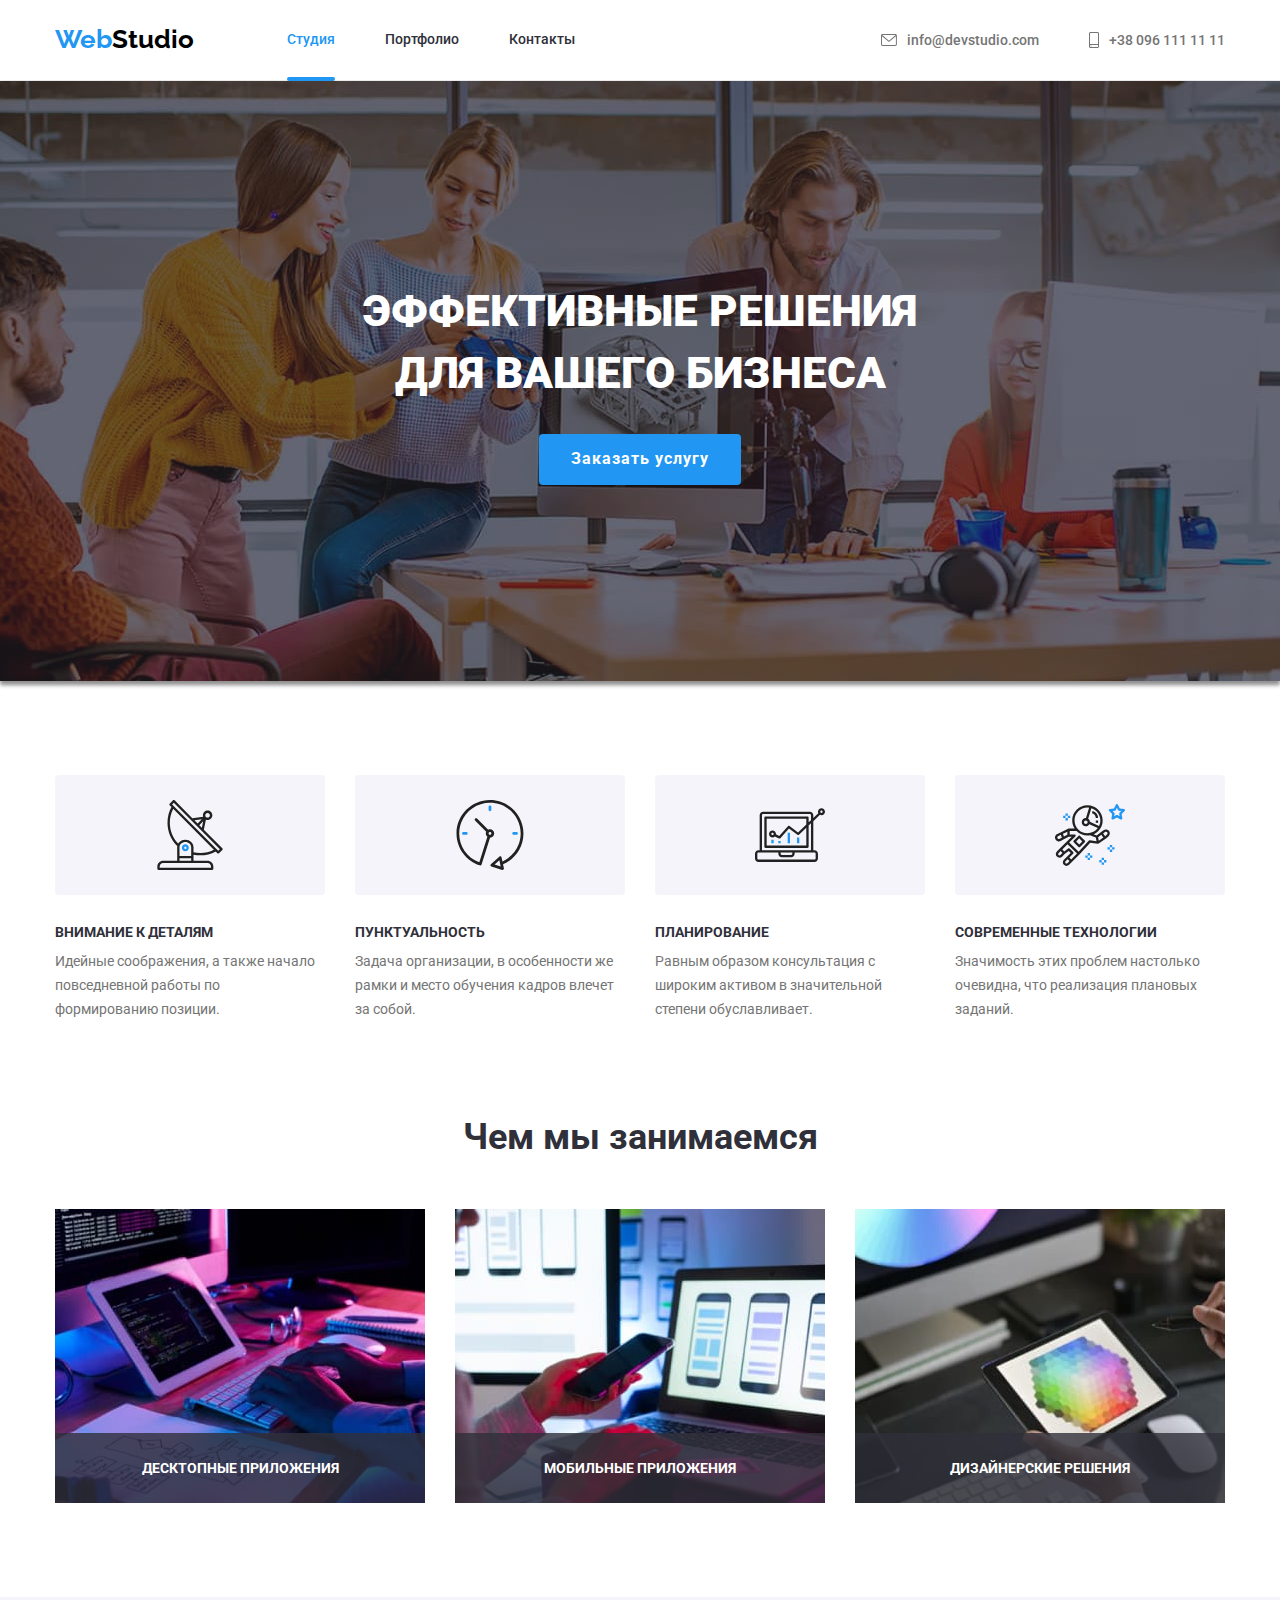
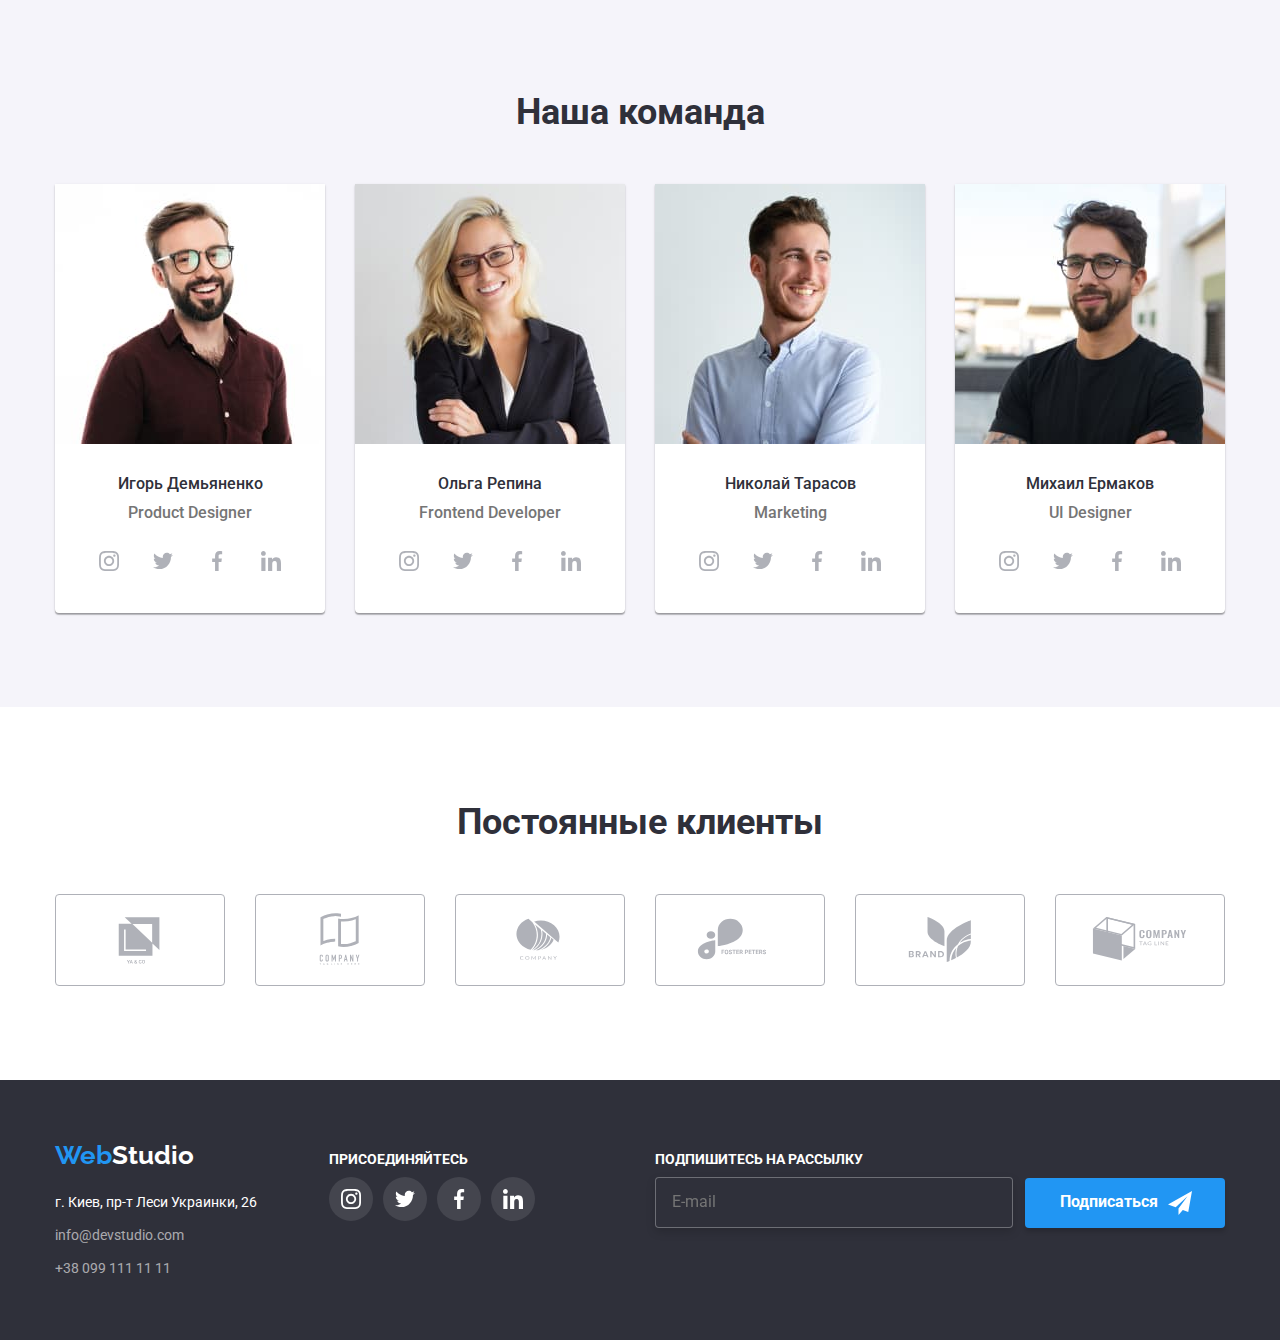
==== commit 8f3fc693: "BEM" ====
--- a/index.html
+++ b/index.html
@@ -131,31 +131,31 @@
               <div class="team-card__meta">
                 <h3 class="team-card__name">Игорь Демьяненко</h3>
                 <p class="team-card__position">Product Designer</p>
-                <ul class="team-card__list">
-                  <li class="team-card__item">
-                    <a href="#" class="team-card__link">
-                      <svg class="team-card__icon">
+                <ul class="card-social__list">
+                  <li class="card-social__item">
+                    <a href="#" class="card-social__link">
+                      <svg class="card-social__icon">
                         <use href="./img/icons/sprite.svg#icon-instagram"></use>
                       </svg>
                     </a>
                   </li>
-                  <li class="team-card__item">
-                    <a href="#" class="team-card__link">
-                      <svg class="team-card__icon">
+                  <li class="card-social__item">
+                    <a href="#" class="card-social__link">
+                      <svg class="card-social__icon">
                         <use href="./img/icons/sprite.svg#icon-twitter"></use>
                       </svg>
                     </a>
                   </li>
-                  <li class="team-card__item">
-                    <a href="#" class="team-card__link">
-                      <svg class="team-card__icon">
+                  <li class="card-social__item">
+                    <a href="#" class="card-social__link">
+                      <svg class="card-social__icon">
                         <use href="./img/icons/sprite.svg#icon-facebook"></use>
                       </svg>
                     </a>
                   </li>
-                  <li class="team-card__item">
-                    <a href="#" class="team-card__link">
-                      <svg class="team-card__icon">
+                  <li class="card-social__item">
+                    <a href="#" class="card-social__link">
+                      <svg class="card-social__icon">
                         <use href="./img/icons/sprite.svg#icon-linkedin"></use>
                       </svg>
                     </a>
@@ -172,31 +172,31 @@
               <div class="team-card__meta">
                 <h3 class="team-card__name">Ольга Репина</h3>
                 <p class="team-card__position">Frontend Developer</p>
-                <ul class="team-card__list">
-                  <li class="team-card__item">
-                    <a href="#" class="team-card__link">
-                      <svg class="team-card__icon">
+                <ul class="card-social__list">
+                  <li class="card-social__item">
+                    <a href="#" class="card-social__link">
+                      <svg class="card-social__icon">
                         <use href="./img/icons/sprite.svg#icon-instagram"></use>
                       </svg>
                     </a>
                   </li>
-                  <li class="team-card__item">
-                    <a href="#" class="team-card__link">
-                      <svg class="team-card__icon">
+                  <li class="card-social__item">
+                    <a href="#" class="card-social__link">
+                      <svg class="card-social__icon">
                         <use href="./img/icons/sprite.svg#icon-twitter"></use>
                       </svg>
                     </a>
                   </li>
-                  <li class="team-card__item">
-                    <a href="#" class="team-card__link">
-                      <svg class="team-card__icon">
+                  <li class="card-social__item">
+                    <a href="#" class="card-social__link">
+                      <svg class="card-social__icon">
                         <use href="./img/icons/sprite.svg#icon-facebook"></use>
                       </svg>
                     </a>
                   </li>
-                  <li class="team-card__item">
-                    <a href="#" class="team-card__link">
-                      <svg class="team-card__icon">
+                  <li class="card-social__item">
+                    <a href="#" class="card-social__link">
+                      <svg class="card-social__icon">
                         <use href="./img/icons/sprite.svg#icon-linkedin"></use>
                       </svg>
                     </a>
@@ -213,31 +213,31 @@
               <div class="team-card__meta">
                 <h3 class="team-card__name">Николай Тарасов</h3>
                 <p class="team-card__position">Marketing</p>
-                <ul class="team-card__list">
-                  <li class="team-card__item">
-                    <a href="#" class="team-card__link">
-                      <svg class="team-card__icon">
+                <ul class="card-social__list">
+                  <li class="card-social__item">
+                    <a href="#" class="card-social__link">
+                      <svg class="card-social__icon">
                         <use href="./img/icons/sprite.svg#icon-instagram"></use>
                       </svg>
                     </a>
                   </li>
-                  <li class="team-card__item">
-                    <a href="#" class="team-card__link">
-                      <svg class="team-card__icon">
+                  <li class="card-social__item">
+                    <a href="#" class="card-social__link">
+                      <svg class="card-social__icon">
                         <use href="./img/icons/sprite.svg#icon-twitter"></use>
                       </svg>
                     </a>
                   </li>
-                  <li class="team-card__item">
-                    <a href="#" class="team-card__link">
-                      <svg class="team-card__icon">
+                  <li class="card-social__item">
+                    <a href="#" class="card-social__link">
+                      <svg class="card-social__icon">
                         <use href="./img/icons/sprite.svg#icon-facebook"></use>
                       </svg>
                     </a>
                   </li>
-                  <li class="team-card__item">
-                    <a href="#" class="team-card__link">
-                      <svg class="team-card__icon">
+                  <li class="card-social__item">
+                    <a href="#" class="card-social__link">
+                      <svg class="card-social__icon">
                         <use href="./img/icons/sprite.svg#icon-linkedin"></use>
                       </svg>
                     </a>
@@ -254,31 +254,31 @@
               <div class="team-card__meta">
                 <h3 class="team-card__name">Михаил Ермаков</h3>
                 <p class="team-card__position">UI Designer</p>
-                <ul class="team-card__list">
-                  <li class="team-card__item">
-                    <a href="#" class="team-card__link">
-                      <svg class="team-card__icon">
+                <ul class="card-social__list">
+                  <li class="card-social__item">
+                    <a href="#" class="card-social__link">
+                      <svg class="card-social__icon">
                         <use href="./img/icons/sprite.svg#icon-instagram"></use>
                       </svg>
                     </a>
                   </li>
-                  <li class="team-card__item">
-                    <a href="#" class="team-card__link">
-                      <svg class="team-card__icon">
+                  <li class="card-social__item">
+                    <a href="#" class="card-social__link">
+                      <svg class="card-social__icon">
                         <use href="./img/icons/sprite.svg#icon-twitter"></use>
                       </svg>
                     </a>
                   </li>
-                  <li class="team-card__item">
-                    <a href="#" class="team-card__link">
-                      <svg class="team-card__icon">
+                  <li class="card-social__item">
+                    <a href="#" class="card-social__link">
+                      <svg class="card-social__icon">
                         <use href="./img/icons/sprite.svg#icon-facebook"></use>
                       </svg>
                     </a>
                   </li>
-                  <li class="team-card__item">
-                    <a href="#" class="team-card__link">
-                      <svg class="team-card__icon">
+                  <li class="card-social__item">
+                    <a href="#" class="card-social__link">
+                      <svg class="card-social__icon">
                         <use href="./img/icons/sprite.svg#icon-linkedin"></use>
                       </svg>
                     </a>
@@ -295,45 +295,45 @@
     <section class="clients section">
       <div class="container">
         <h2 class="clients__title">Постоянные клиенты</h2>
-        <ul class="clients-item">
-          <li class="clients-elem">
-            <a href="#" class="clients-url">
-              <svg class="clients-icon">
+        <ul class="clients__list">
+          <li class="clients__item">
+            <a href="#" class="clients__link">
+              <svg class="clients__icon">
                 <use href="./img/icons/sprite.svg#icon-company-1"></use>
               </svg>
             </a>
           </li>
-          <li class="clients-elem">
-            <a href="#" class="clients-url">
-              <svg class="clients-icon">
+          <li class="clients__item">
+            <a href="#" class="clients__link">
+              <svg class="clients__icon">
                 <use href="./img/icons/sprite.svg#icon-company-2"></use>
               </svg>
             </a>
           </li>
-          <li class="clients-elem">
-            <a href="#" class="clients-url">
-              <svg class="clients-icon">
+          <li class="clients__item">
+            <a href="#" class="clients__link">
+              <svg class="clients__icon">
                 <use href="./img/icons/sprite.svg#icon-company-3"></use>
               </svg>
             </a>
           </li>
-          <li class="clients-elem">
-            <a href="#" class="clients-url">
-              <svg class="clients-icon">
+          <li class="clients__item">
+            <a href="#" class="clients__link">
+              <svg class="clients__icon">
                 <use href="./img/icons/sprite.svg#icon-company-4"></use>
               </svg>
             </a>
           </li>
-          <li class="clients-elem">
-            <a href="#" class="clients-url">
-              <svg class="clients-icon">
+          <li class="clients__item">
+            <a href="#" class="clients__link">
+              <svg class="clients__icon">
                 <use href="./img/icons/sprite.svg#icon-company-5"></use>
               </svg>
             </a>
           </li>
-          <li class="clients-elem">
-            <a href="#" class="clients-url">
-              <svg class="clients-icon">
+          <li class="clients__item">
+            <a href="#" class="clients__link">
+              <svg class="clients__icon">
                 <use href="./img/icons/sprite.svg#icon-company-6"></use>
               </svg>
             </a>
@@ -346,59 +346,61 @@
 
   <!-- Footer -->
   <footer class="footer">
-    <div class="container foot-cont-sect">
-      <div class="foot-add-cont">
-        <a class="logo" href="./">Web<span class="foot-logo-elem">Studio</span></a>
-        <address class="foot-add">г. Киев, пр-т Леси Украинки, 26
-          <ul class="foot-item">
-            <li class="foot-elem"><a class="foot-contacts" href="mailto:info@devstudio.com">info@devstudio.com</a></li>
-            <li class="foot-elem"><a class="foot-contacts" href="tel:+380991111111">+38 099 111 11 11</a></li>
+    <div class="container footer-list">
+      <div class="footer-left-part">
+        <a class="logo" href="./">Web<span class="footer__logo--secondary">Studio</span></a>
+        <address class="footer-contacts">г. Киев, пр-т Леси Украинки, 26
+          <ul class="footer-contacts__list">
+            <li class="footer-contacts__item"><a class="footer-contacts__link" href="mailto:info@devstudio.com">info@devstudio.com</a></li>
+            <li class="footer-contacts__item"><a class="footer-contacts__link" href="tel:+380991111111">+38 099 111 11 11</a></li>
           </ul>
         </address>
       </div>
+
   <!-- Footer social -->
-      <div class="foot-cocial-sect">
+      <div class="footer-cocial">
         <h3 class="footer-cocial__name">Присоединяйтесь</h3>
-        <ul class="foot-icon">
-          <li class="foot-icon-elem">
-            <a href="#" class="foot-icon-url">
-              <svg class="icon">
+        <ul class="card-social__list">
+          <li class="card-social__item">
+            <a href="#" class="card-social__link card-social__link--teams">
+              <svg class="card-social__icon">
                 <use href="./img/icons/sprite.svg#icon-instagram"></use>
               </svg>
             </a>
           </li>
-          <li class="foot-icon-elem">
-            <a href="#" class="foot-icon-url">
-              <svg class="icon">
+          <li class="card-social__item">
+            <a href="#" class="card-social__link card-social__link--teams">
+              <svg class="card-social__icon">
                 <use href="./img/icons/sprite.svg#icon-twitter"></use>
               </svg>
             </a>
           </li>
-          <li class="foot-icon-elem">
-            <a href="#" class="foot-icon-url">
-              <svg class="icon">
+          <li class="card-social__item">
+            <a href="#" class="card-social__link card-social__link--teams">
+              <svg class="card-social__icon">
                 <use href="./img/icons/sprite.svg#icon-facebook"></use>
               </svg>
             </a>
           </li>
-          <li class="foot-icon-elem">
-            <a href="#" class="foot-icon-url">
-              <svg class="icon">
+          <li class="card-social__item">
+            <a href="#" class="card-social__link card-social__link--teams">
+              <svg class="card-social__icon">
                 <use href="./img/icons/sprite.svg#icon-linkedin"></use>
               </svg>
             </a>
           </li>
         </ul>
       </div>
+
   <!-- Footer form -->
-      <form class="foot-form">
+      <form class="footer-form">
         <label>
           <h3 class="footer-form__name">Подпишитесь на рассылку</h3>
-          <input class="foot-form-inp" type="email" name="email" placeholder="E-mail" />
-        </label>
-        <button type="submit" class="foot-form-btn">
+          <input class="footer-form__label" type="email" name="email" placeholder="E-mail" />
+        </label>
+        <button type="submit" class="footer-form__button">
           Подписаться
-          <svg class="foot-form-icon">
+          <svg class="footer-form__icon">
             <use href="./img/icons/sprite.svg#icon-send"></use>
           </svg>
         </button>
@@ -409,55 +411,55 @@
   <!-- Modal -->
   <div class="backdrop is-hidden" data-modal>
     <div class="modal">
-      <button class="btn-modal-close" data-modal-close>
-        <svg class="icon-btn-close">
+      <button class="button-close" type="button" data-modal-close>
+        <svg class="button-close__icon">
           <use href="./img/icons/sprite.svg#btn-modal-close"></use>
         </svg>
       </button>
       
       <form class="modal-form">
-        <p class="modal-form-title">Оставьте свои данные, мы вам перезвоним</p>
-
-        <label class="modal-form-icon-lab">
-          <p class="modal-form-text">Имя</p>
-          <input class="modal-form-inp" type="text" name="name" required>
-          <svg class="modal-form-icon" width="18" height="18">
+        <p class="modal-form__title">Оставьте свои данные, мы вам перезвоним</p>
+
+        <label class="modal-form__label">
+          <p class="modal-form__text">Имя</p>
+          <input class="modal-form__input" type="text" name="name" required>
+          <svg class="modal-form__icon" width="18" height="18">
             <use href="./img/icons/sprite.svg#icon-person"></use>
           </svg>
         </label>
         
-        <label class="modal-form-icon-lab">
-          <p class="modal-form-text">Телефон</p>
-          <input class="modal-form-inp" type="tel" name="tel" required>
-          <svg class="modal-form-icon" width="18" height="18">
+        <label class="modal-form__label">
+          <p class="modal-form__text">Телефон</p>
+          <input class="modal-form__input" type="tel" name="tel" required>
+          <svg class="modal-form__icon" width="18" height="18">
             <use href="./img/icons/sprite.svg#icon-phone"></use>
           </svg>
         </label>
 
-        <label class="modal-form-icon-lab">
-          <p class="modal-form-text">Почта</p>
-          <input class="modal-form-inp" type="email" name="mail" required>
-          <svg class="modal-form-icon" width="18" height="18">
+        <label class="modal-form__label">
+          <p class="modal-form__text">Почта</p>
+          <input class="modal-form__input" type="email" name="mail" required>
+          <svg class="modal-form__icon" width="18" height="18">
             <use href="./img/icons/sprite.svg#icon-email"></use>
           </svg>
         </label>
         
-        <label class="modal-form-icon-lab" for="comment">
-          <p class="modal-form-text">Комментарий</p>
-        </label>
-        <textarea class="modal-form-comment" name="comment" id="comment" placeholder="Введите текст"></textarea>
+        <label class="modal-form__label" for="comment">
+          <p class="modal-form__text">Комментарий</p>
+        </label>
+        <textarea class="modal-form__comment" name="comment" id="comment" placeholder="Введите текст"></textarea>
         
-        <label class="modal-form-check-cont">
-          <input class="modal-form-check-inp visually-hidden" type="checkbox" name="checkbox" required>
-          <span class="modal-form-checkbox">
-            <svg class="modal-form-checkbox-icon">
+        <label class="checkbox">
+          <input class="checkbox__input visually-hidden" type="checkbox" name="checkbox" required>
+          <span class="checkbox__border">
+            <svg class="checkbox__icon">
               <use href="./img/icons/sprite.svg#icon-check"></use>
             </svg>
           </span>
-          <p class="modal-form-chek-text">Соглашаюсь с рассылкой и принимаю <a class="m-form-checkbox-url" href="#">Условия договора</a></p>
+          <p class="checkbox__text">Соглашаюсь с рассылкой и принимаю <a class="checkbox__link" href="#">Условия договора</a></p>
         </label>
         
-        <button class="modal-form__button" type="submit">Отправить</button>
+        <button class="modal-form__button modal-form__button--padding" type="submit">Отправить</button>
       </form>
     </div>
   </div>
--- a/css/main.min.css
+++ b/css/main.min.css
@@ -1,2 +1,2 @@
-.visually-hidden{position:absolute;width:1px;height:1px;margin:-1px;border:0;padding:0;white-space:nowrap;clip-path:inset(100%);clip:rect(0 0 0 0);overflow:hidden}.container{width:1200px;padding:0 15px;margin:0 auto;align-items:center}.section{padding-top:94px;padding-bottom:94px}*{list-style:none;box-sizing:border-box}body{font-family:'roboto', sans-serif;background:#fff;color:#2f303a}a{color:inherit}h1,h2,h3,h4,h5,h6{margin-top:0;margin-bottom:0}p,ul{padding:0;margin:0}img{display:block;max-width:100%;height:auto}.page-header{border-bottom:1px solid #ececec}.page-header .container{display:flex}.logo{font-family:'Raleway', sans-serif;font-weight:700;font-size:26px;line-height:1.2em;text-decoration:none;color:#2196f3}.logo .logo__text{color:#000}.site-nav .site-nav__list{display:flex;padding-left:0;margin-left:93px;font-weight:500;font-size:14px;line-height:1.1em;color:inherit}.site-nav__item{position:relative}.site-nav__list .site-nav__item+.site-nav__item,.contacts .contacts__item+.contacts__item{margin-left:50px}.site-nav__link:hover,.site-nav__link:focus{transition:color 250ms cubic-bezier(0.4, 0, 0.2, 1);color:#2196f3}.current{color:#2196f3}.current::after{position:absolute;bottom:0;content:'';display:block;width:100%;height:4px;bottom:-1px;border-radius:2px;background-color:#2196f3}.site-nav__link,.contacts__link{display:block;padding-top:32px;padding-bottom:32px;text-decoration:none}.contacts{font-weight:500;font-size:14px;line-height:1.143em;display:flex;margin-left:auto}.envelope-icon{width:16px;height:12px;margin-right:10px;fill:currentColor}.smartphone-icon{width:10px;height:16px;margin-right:10px;fill:currentColor}.contacts__link{display:flex;align-items:center;color:#757575;transition:color 250ms cubic-bezier(0.4, 0, 0.2, 1)}.contacts__link:hover,.contacts__link:focus{color:#2196f3;transition:color 250ms cubic-bezier(0.4, 0, 0.2, 1)}.footer{padding-top:60px;padding-bottom:60px;background:#2f303a}.foot-cont-sect{display:flex;align-items:baseline}.foot-logo-elem{color:#fff}.foot-add,.foot-contacts{font-style:normal;font-size:14px;line-height:1.7em}.foot-add{margin-top:20px;color:#fff}.foot-contacts{text-decoration:none;color:rgba(255,255,255,0.6);transition:color 250ms cubic-bezier(0.4, 0, 0.2, 1)}.foot-contacts:hover,.foot-contacts:focus{color:#2196f3;transition:color 250ms cubic-bezier(0.4, 0, 0.2, 1)}.foot-elem{margin-top:9px}.foot-form{display:flex;margin-left:auto;align-items:flex-end}.foot-form-inp{width:358px;padding:15px 16px;border:1px solid rgba(255,255,255,0.3);box-sizing:border-box;filter:drop-shadow(0px 4px 4px rgba(0,0,0,0.15));border-radius:4px;outline:none;transition:border 250ms cubic-bezier(0.4, 0, 0.2, 1);color:#fff;background-color:#2f303a}.foot-form-inp:hover,.foot-form-inp:focus .foot-form-inp::placeholder{font-weight:400;font-size:16px;line-height:1.25em;align-items:center;color:rgba(255,255,255,0.6)}.foot-form-btn{display:flex;justify-content:center;align-items:center;cursor:pointer;width:200px;height:50px;padding:10px 28px 10px 29px;margin-left:12px;box-shadow:0px 4px 4px rgba(0,0,0,0.15);border-radius:4px;font-weight:700;font-size:16px;line-height:1.9em;border:transparent;background:#2196f3;color:#fff}.foot-form-icon{width:24px;height:24px;margin-left:10px;fill:currentColor}.work-item{display:flex;justify-content:center;margin-bottom:50px}.work-item .work-elem+.work-elem{margin-left:8px}.work-but{padding:6px 22px;font-weight:500;line-height:1.6em;transition:box-shadow 250ms cubic-bezier(0.4, 0, 0.2, 1),background-color 250ms cubic-bezier(0.4, 0, 0.2, 1),color 250ms cubic-bezier(0.4, 0, 0.2, 1);background-color:#f5f4fa;color:#212121}.work-but:hover,.work-but:focus{box-shadow:0px 3px 1px rgba(0,0,0,0.1),0px 1px 2px rgba(0,0,0,0.08),0px 2px 2px rgba(0,0,0,0.12);transition:box-shadow 250ms cubic-bezier(0.4, 0, 0.2, 1),background-color 250ms cubic-bezier(0.4, 0, 0.2, 1),color 250ms cubic-bezier(0.4, 0, 0.2, 1);background-color:#2196f3;color:#fff}.foot-cocial-sect{margin-left:72px}.foot-name,.foot-form-name{margin-bottom:20px;color:#fff}.foot-icon{display:flex;justify-content:center}.foot-icon-elem:not(:first-child){margin-left:10px}.foot-icon-url{width:44px;height:44px;display:flex;justify-content:center;align-items:center;border-radius:50px;background-color:rgba(255,255,255,0.1);color:#fff;transition:background-color 250ms cubic-bezier(0.4, 0, 0.2, 1)}.foot-icon-url:hover,.foot-icon-url:focus{border-radius:50%;cursor:pointer;transition:background-color 250ms cubic-bezier(0.4, 0, 0.2, 1);background:#2196f3;color:#fff}.foot-icon-url:hover .icon,.foot-icon-url:focus .icon{width:20px;height:20px;fill:currentColor}.backdrop{position:fixed;top:0;left:0;width:100%;height:100%;background-color:rgba(0,0,0,0.2);transition:250ms cubic-bezier(0.4, 0, 0.2, 1)}.backdrop.is-hidden{visibility:hidden;opacity:0;pointer-events:none}.backdrop.is-hidden .modal{transform:translate(-50%, -50%) scale(0)}.modal{position:absolute;top:50%;left:50%;transform:translate(-50%, -50%) scale(1);padding:40px;min-width:528px;min-height:581px;transition:transform 250ms cubic-bezier(0.4, 0, 0.2, 1);background-color:#fff}.btn-modal-close{position:absolute;top:8px;right:8px;width:30px;height:30px;border-radius:50%;border:1px solid rgba(0,0,0,0.1);cursor:pointer;box-sizing:border-box;transition:fill 250ms cubic-bezier(0.4, 0, 0.2, 1);background:#fff;fill:#212121}.btn-modal-close:hover{fill:#2196f3;transition:fill 250ms cubic-bezier(0.4, 0, 0.2, 1)}.icon-btn-close{position:absolute;transform:translate3d(-50%, -50%, 0);width:11px;height:11px}.modal-form{display:flex;flex-direction:column}.modal-form-title{font-weight:700;font-size:20px;line-height:1.15em;text-align:center;letter-spacing:0.03em;margin-bottom:12px}.modal-form-icon-lab{position:relative;margin-bottom:10px}.modal-form-text{font-weight:400;font-size:12px;line-height:1.167em;letter-spacing:0.01em;margin-bottom:4px;color:#757575}.modal-form-inp{width:100%;height:40px;padding-left:42px;border:1px solid rgba(33,33,33,0.2);border-radius:4px;outline:none;transition:border 250ms cubic-bezier(0.4, 0, 0.2, 1);color:#212121}.modal-form-inp:hover+.modal-form-icon,.modal-form-inp:focus+.modal-form-icon{color:#2196f3}.modal-form-icon{position:absolute;top:29px;left:12px;fill:currentColor;transition:fill 250ms cubic-bezier(0.4, 0, 0.2, 1)}.modal-form-comment{font-size:14px;line-height:1.143em;letter-spacing:0.01em;resize:none;height:120px;padding:12px 16px;border:1px solid rgba(33,33,33,0.2);border-radius:4px;margin-bottom:20px;margin-top:-10px;outline:none;transition:border 250ms cubic-bezier(0.4, 0, 0.2, 1)}.modal-form-comment::placeholder{color:rgba(117,117,117,0.5)}.modal-form-inp:hover,.modal-form-inp:focus,.modal-form-comment:hover,.modal-form-comment:focus{border-color:#2196f3}.modal-form-check-cont{display:inline-block;align-self:center;margin-bottom:30px}.modal-form-check-cont:hover>.modal-form-checkbox,.modal-form-check-cont:focus>.modal-form-checkbox{border-color:#2196f3}.modal-form-checkbox{position:relative;display:inline-block;vertical-align:middle;width:16px;height:15px;border:2px solid #212121;border-radius:2px;transition:border 250ms cubic-bezier(0.4, 0, 0.2, 1)}.modal-form-check-inp:checked+.modal-form-checkbox{background-color:#2196f3;border-color:#2196f3}.modal-form-checkbox-icon{position:absolute;display:block;width:12px;height:11px;fill:#fff}.modal-form-chek-text{display:inline-block;padding-left:4px;font-size:14px;line-height:1.714;letter-spacing:0.03em;color:#757575}.m-form-checkbox-url{color:#2196f3}.modal-form-but{display:block;align-self:center;padding:10px 55px 10px 56px;box-shadow:0px 4px 4px rgba(0,0,0,0.15)}.hero__button,.modal-form__button{font-weight:700;line-height:1.9em;padding:10px 32px;background-color:#2196f3;color:#fff}.hero__button,.work__button,.modal-form__button{font-size:16px;letter-spacing:0.06em;border-radius:4px;font-family:inherit;cursor:pointer;border:#2196f3;transition:background-color 250ms cubic-bezier(0.4, 0, 0.2, 1)}.hero__button:hover,.hero__button:focus,.modal-form__button:hover,.modal-form__button:focus{background-color:#188ce8;filter:drop-shadow(0px 4px 4px rgba(0,0,0,0.25)),drop-shadow(0px 4px 4px rgba(0,0,0,0.25));transition:background-color 250ms cubic-bezier(0.4, 0, 0.2, 1)}.hero{padding:200px 0;text-align:center;box-shadow:0px 4px 4px rgba(0,0,0,0.25),0px 4px 4px rgba(0,0,0,0.25);background-color:#2f303a;background-image:linear-gradient(to right, rgba(47,48,58,0.4), rgba(47,48,58,0.4)),url(../img/background-img.jpg);max-width:1600px;height:600px;margin-left:auto;margin-right:auto;background-repeat:no-repeat;background-position:center;background-size:cover}.hero__title{padding-bottom:30px;text-transform:uppercase;font-weight:900;font-size:44px;line-height:1.4em;color:#fff}.quality.section{padding-bottom:0}.quality__list{display:flex;margin-left:-30px}.quality__list>.quality__item{flex-basis:calc(100% / 4);margin-left:30px}.quality__thumb{width:270px;height:120px;border-radius:4px;margin-bottom:30px;display:flex;justify-content:center;align-items:center;background:#f5f4fa}.quality__title,.footer-cocial__name,.footer-form__name{margin-bottom:10px;font-weight:700;font-size:14px;line-height:1.1em;text-align:left;text-transform:uppercase}.quality__text{font-size:14px;line-height:1.7em;color:#757575}.services__title,.team__title,.clients__title{font-weight:700;font-size:36px;line-height:1.2em;margin-bottom:50px;text-align:center}.services__list{display:flex;margin-left:-30px}.services__list>.services__item{flex-basis:calc(100% / 3);margin-left:30px}.services__item{position:relative}.services__text{position:absolute;width:100%;height:70px;left:0;bottom:0;font-weight:700;font-size:14px;line-height:1.142em;display:flex;justify-content:center;align-items:center;text-transform:uppercase;color:#fff;background-color:rgba(47,48,58,0.8)}.team{background:#f5f4fa}.team__list{display:flex;margin-left:-30px}.team__list>.team__item{flex-basis:calc(100% / 4);margin-left:30px}.team__item{box-shadow:0px 1px 3px rgba(0,0,0,0.12),0px 1px 1px rgba(0,0,0,0.14),0px 2px 1px rgba(0,0,0,0.2);border-radius:0px 0px 4px 4px;background:#fff}.team-card__meta{padding:30px 0;text-align:center}.team-card__name{margin-bottom:10px}.team-card__name,.team-card__position{font-weight:500;font-size:16px;line-height:1.2em;text-align:center}.team-card__position{margin-bottom:16px;color:#757575}.team-card__list{display:flex;justify-content:center}.team-card__item:not(:first-child){margin-left:10px}.team-card__item{width:44px;height:44px;border-radius:50%}.team-card__link{width:44px;height:44px;border-radius:50%;display:flex;justify-content:center;align-items:center;transition:background-color 250ms cubic-bezier(0.4, 0, 0.2, 1),color 250ms cubic-bezier(0.4, 0, 0.2, 1);background-color:#fff;color:#afb1b8}.team-card__link:hover,.team-card__link:focus{border-radius:50%;cursor:pointer;transition:background-color 250ms cubic-bezier(0.4, 0, 0.2, 1),color 250ms cubic-bezier(0.4, 0, 0.2, 1);background-color:#2196f3;color:#fff}.team-card__icon{width:20px;height:20px;fill:currentColor}.features-item{display:flex;flex-wrap:wrap;margin-left:-30px;margin-bottom:-30px}.features-elem{box-sizing:border-box;background:#fff;border:1px solid #eee}.features-item>.features-elem{flex-basis:calc(100% / 3 - 30px);margin-left:30px;margin-bottom:30px}.card{display:block;transition:box-shadow 250ms cubic-bezier(0.4, 0, 0.2, 1)}.card:hover,.card:focus{cursor:pointer;border:1px solid #eee;box-sizing:border-box;box-shadow:0px 1px 1px rgba(0,0,0,0.12),0px 4px 4px rgba(0,0,0,0.06),1px 4px 6px rgba(0,0,0,0.16);transition:box-shadow 250ms cubic-bezier(0.4, 0, 0.2, 1)}.card:hover .card-text-cont,.card:focus .card-text-cont{transform:translateY(0);transition:transform 250ms cubic-bezier(0.4, 0, 0.2, 1)}.card .card-feat-cont{padding:20px 25px}.card-feat{position:relative;overflow:hidden}.card-text-cont{position:absolute;width:100%;height:100%;top:0;transform:translateY(100%);transition:transform 250ms cubic-bezier(0.4, 0, 0.2, 1);background-color:rgba(33,150,243,0.9)}.card-text{position:absolute;font-size:18px;line-height:1.555em;padding:63px 24px;color:#fff}.features-title{margin-bottom:4px;font-weight:700;font-size:18px;line-height:2em}.features-text{font-size:16px;line-height:1.9em;color:#757575}.clients-item{display:flex;margin-left:-30px}.clients-item>.clients-elem{flex-basis:calc(100% / 6);margin-left:30px}.clients-url{display:flex;justify-content:center;align-items:center;width:170px;height:92px;border-radius:4px;box-sizing:border-box;border:1px solid #afb1b8;color:#afb1b8;transition:color 250ms cubic-bezier(0.4, 0, 0.2, 1),border 250ms cubic-bezier(0.4, 0, 0.2, 1)}.clients-url:hover,.clients-url:focus{transition:color 250ms cubic-bezier(0.4, 0, 0.2, 1),border 250ms cubic-bezier(0.4, 0, 0.2, 1);color:#2196f3;border-color:#2196f3}.clients-icon{width:106px;height:60px;fill:currentColor}
+.visually-hidden{position:absolute;width:1px;height:1px;margin:-1px;border:0;padding:0;white-space:nowrap;clip-path:inset(100%);clip:rect(0 0 0 0);overflow:hidden}.container{width:1200px;padding:0 15px;margin:0 auto;align-items:center}.section{padding-top:94px;padding-bottom:94px}*{list-style:none;box-sizing:border-box}body{font-family:'roboto', sans-serif;background:#fff;color:#2f303a}a{color:inherit}h1,h2,h3,h4,h5,h6{margin-top:0;margin-bottom:0}p,ul{padding:0;margin:0}img{display:block;max-width:100%;height:auto}.page-header{border-bottom:1px solid #ececec}.page-header .container{display:flex}.logo{font-family:'Raleway', sans-serif;font-weight:700;font-size:26px;line-height:1.2em;text-decoration:none;color:#2196f3}.logo .logo__text{color:#000}.site-nav .site-nav__list{display:flex;padding-left:0;margin-left:93px;font-weight:500;font-size:14px;line-height:1.1em;color:inherit}.site-nav__item{position:relative}.site-nav__list .site-nav__item+.site-nav__item,.contacts .contacts__item+.contacts__item{margin-left:50px}.site-nav__link:hover,.site-nav__link:focus{transition:color 250ms cubic-bezier(0.4, 0, 0.2, 1);color:#2196f3}.current{color:#2196f3}.current::after{position:absolute;bottom:0;content:'';display:block;width:100%;height:4px;bottom:-1px;border-radius:2px;background-color:#2196f3}.site-nav__link,.contacts__link{display:block;padding-top:32px;padding-bottom:32px;text-decoration:none}.contacts{font-weight:500;font-size:14px;line-height:1.143em;display:flex;margin-left:auto}.envelope-icon{width:16px;height:12px;margin-right:10px;fill:currentColor}.smartphone-icon{width:10px;height:16px;margin-right:10px;fill:currentColor}.contacts__link{display:flex;align-items:center;color:#757575;transition:color 250ms cubic-bezier(0.4, 0, 0.2, 1)}.contacts__link:hover,.contacts__link:focus{color:#2196f3;transition:color 250ms cubic-bezier(0.4, 0, 0.2, 1)}.footer{padding-top:60px;padding-bottom:60px;background:#2f303a}.footer-list{display:flex;align-items:baseline}.footer__logo--secondary{color:#fff}.footer-contacts,.footer-contacts__link{font-style:normal;font-size:14px;line-height:1.7em}.footer-contacts{margin-top:20px;color:#fff}.footer-contacts__link{text-decoration:none;color:rgba(255,255,255,0.6);transition:color 250ms cubic-bezier(0.4, 0, 0.2, 1)}.footer-contacts__link:hover,.footer-contacts__link:focus{color:#2196f3;transition:color 250ms cubic-bezier(0.4, 0, 0.2, 1)}.footer-contacts__item{margin-top:9px}.footer-form{display:flex;margin-left:auto;align-items:flex-end}.footer-form__label{width:358px;padding:15px 16px;border:1px solid rgba(255,255,255,0.3);box-sizing:border-box;filter:drop-shadow(0px 4px 4px rgba(0,0,0,0.15));border-radius:4px;outline:none;transition:border 250ms cubic-bezier(0.4, 0, 0.2, 1);color:#fff;background-color:#2f303a}.footer-form__label:hover,.footer-form__label:focus .footer-form__label::placeholder{font-weight:400;font-size:16px;line-height:1.25em;align-items:center;color:rgba(255,255,255,0.6)}.footer-form__button{display:flex;justify-content:center;align-items:center;cursor:pointer;width:200px;height:50px;padding:10px 28px 10px 29px;margin-left:12px;box-shadow:0px 4px 4px rgba(0,0,0,0.15);border-radius:4px;font-weight:700;font-size:16px;line-height:1.9em;border:transparent;background:#2196f3;color:#fff}.footer-form__icon{width:24px;height:24px;margin-left:10px;fill:currentColor}.card-social__list{display:flex;justify-content:center}.card-social__item:not(:first-child){margin-left:10px}.card-social__item{width:44px;height:44px;border-radius:50%}.card-social__link{width:44px;height:44px;border-radius:50%;display:flex;justify-content:center;align-items:center;transition:background-color 250ms cubic-bezier(0.4, 0, 0.2, 1),color 250ms cubic-bezier(0.4, 0, 0.2, 1);background-color:#fff;color:#afb1b8}.card-social__link:hover,.card-social__link:focus{border-radius:50%;cursor:pointer;transition:background-color 250ms cubic-bezier(0.4, 0, 0.2, 1),color 250ms cubic-bezier(0.4, 0, 0.2, 1);background-color:#2196f3;color:#fff}.card-social__icon{width:20px;height:20px;fill:currentColor}.footer-cocial{margin-left:72px}.footer-cocial__name,.footer-form__name{margin-bottom:20px;color:#fff}.card-social__link--teams{background-color:rgba(255,255,255,0.1);color:#fff;transition:background-color 250ms cubic-bezier(0.4, 0, 0.2, 1)}.backdrop{position:fixed;top:0;left:0;width:100%;height:100%;background-color:rgba(0,0,0,0.2);transition:250ms cubic-bezier(0.4, 0, 0.2, 1)}.backdrop.is-hidden{visibility:hidden;opacity:0;pointer-events:none}.backdrop.is-hidden .modal{transform:translate(-50%, -50%) scale(0)}.modal{position:absolute;top:50%;left:50%;transform:translate(-50%, -50%) scale(1);padding:40px;min-width:528px;min-height:581px;transition:transform 250ms cubic-bezier(0.4, 0, 0.2, 1);background-color:#fff}.button-close{position:absolute;top:8px;right:8px;width:30px;height:30px;border-radius:50%;border:1px solid rgba(0,0,0,0.1);cursor:pointer;box-sizing:border-box;transition:fill 250ms cubic-bezier(0.4, 0, 0.2, 1);background:#fff;fill:#212121}.button-close:hover{fill:#2196f3;transition:fill 250ms cubic-bezier(0.4, 0, 0.2, 1)}.button-close__icon{position:absolute;transform:translate3d(-50%, -50%, 0);width:11px;height:11px}.modal-form{display:flex;flex-direction:column}.modal-form__title{font-weight:700;font-size:20px;line-height:1.15em;text-align:center;letter-spacing:0.03em;margin-bottom:12px}.modal-form__label{position:relative;margin-bottom:10px}.modal-form__text{font-weight:400;font-size:12px;line-height:1.167em;letter-spacing:0.01em;margin-bottom:4px;color:#757575}.modal-form__input{width:100%;height:40px;padding-left:42px;border:1px solid rgba(33,33,33,0.2);border-radius:4px;outline:none;transition:border 250ms cubic-bezier(0.4, 0, 0.2, 1);color:#212121}.modal-form__input:hover+.modal-form__icon,.modal-form__input:focus+.modal-form__icon{color:#2196f3}.modal-form__icon{position:absolute;top:29px;left:12px;fill:currentColor;transition:fill 250ms cubic-bezier(0.4, 0, 0.2, 1)}.modal-form__comment{font-size:14px;line-height:1.143em;letter-spacing:0.01em;resize:none;height:120px;padding:12px 16px;border:1px solid rgba(33,33,33,0.2);border-radius:4px;margin-bottom:20px;margin-top:-10px;outline:none;transition:border 250ms cubic-bezier(0.4, 0, 0.2, 1)}.modal-form__comment::placeholder{color:rgba(117,117,117,0.5)}.modal-form__input:hover,.modal-form__input:focus,.modal-form__comment:hover,.modal-form__comment:focus{border-color:#2196f3}.checkbox{display:inline-block;align-self:center;margin-bottom:30px}.checkbox:hover>.modal-form-checkbox,.checkbox:focus>.modal-form-checkbox{border-color:#2196f3}.checkbox__border{position:relative;display:inline-block;vertical-align:middle;width:16px;height:15px;border:2px solid #212121;border-radius:2px;transition:border 250ms cubic-bezier(0.4, 0, 0.2, 1)}.checkbox__input:checked+.checkbox__border{background-color:#2196f3;border-color:#2196f3}.checkbox__icon{position:absolute;display:block;width:12px;height:11px;fill:#fff}.checkbox__text{display:inline-block;padding-left:4px;font-size:14px;line-height:1.714;letter-spacing:0.03em;color:#757575}.checkbox__link{color:#2196f3}.hero__button,.modal-form__button{font-weight:700;line-height:1.9em;padding:10px 32px;background-color:#2196f3;color:#fff}.hero__button,.portfolio-filters_button,.modal-form__button{font-size:16px;letter-spacing:0.06em;border-radius:4px;font-family:inherit;cursor:pointer;border:#2196f3;transition:background-color 250ms cubic-bezier(0.4, 0, 0.2, 1)}.hero__button:hover,.hero__button:focus,.modal-form__button:hover,.modal-form__button:focus{background-color:#188ce8;filter:drop-shadow(0px 4px 4px rgba(0,0,0,0.25)),drop-shadow(0px 4px 4px rgba(0,0,0,0.25));transition:background-color 250ms cubic-bezier(0.4, 0, 0.2, 1)}.modal-form__button--padding{display:block;align-self:center;padding:10px 55px 10px 56px;box-shadow:0px 4px 4px rgba(0,0,0,0.15)}.portfolio-filters__list{display:flex;justify-content:center;margin-bottom:50px}.portfolio-filters__list .portfolio-filters__item+.portfolio-filters__item{margin-left:8px}.portfolio-filters_button{padding:6px 22px;font-weight:500;line-height:1.6em;transition:box-shadow 250ms cubic-bezier(0.4, 0, 0.2, 1),background-color 250ms cubic-bezier(0.4, 0, 0.2, 1),color 250ms cubic-bezier(0.4, 0, 0.2, 1);background-color:#f5f4fa;color:#212121}.portfolio-filters_button:hover,.portfolio-filters_button:focus{box-shadow:0px 3px 1px rgba(0,0,0,0.1),0px 1px 2px rgba(0,0,0,0.08),0px 2px 2px rgba(0,0,0,0.12);transition:box-shadow 250ms cubic-bezier(0.4, 0, 0.2, 1),background-color 250ms cubic-bezier(0.4, 0, 0.2, 1),color 250ms cubic-bezier(0.4, 0, 0.2, 1);background-color:#2196f3;color:#fff}.hero{padding:200px 0;text-align:center;box-shadow:0px 4px 4px rgba(0,0,0,0.25),0px 4px 4px rgba(0,0,0,0.25);background-color:#2f303a;background-image:linear-gradient(to right, rgba(47,48,58,0.4), rgba(47,48,58,0.4)),url(../img/background-img.jpg);max-width:1600px;height:600px;margin-left:auto;margin-right:auto;background-repeat:no-repeat;background-position:center;background-size:cover}.hero__title{padding-bottom:30px;text-transform:uppercase;font-weight:900;font-size:44px;line-height:1.4em;color:#fff}.quality.section{padding-bottom:0}.quality__list{display:flex;margin-left:-30px}.quality__list>.quality__item{flex-basis:calc(100% / 4);margin-left:30px}.quality__thumb{width:270px;height:120px;border-radius:4px;margin-bottom:30px;display:flex;justify-content:center;align-items:center;background:#f5f4fa}.quality__title,.footer-cocial__name,.footer-form__name{margin-bottom:10px;font-weight:700;font-size:14px;line-height:1.1em;text-align:left;text-transform:uppercase}.quality__text{font-size:14px;line-height:1.7em;color:#757575}.services__title,.team__title,.clients__title{font-weight:700;font-size:36px;line-height:1.2em;margin-bottom:50px;text-align:center}.services__list{display:flex;margin-left:-30px}.services__list>.services__item{flex-basis:calc(100% / 3);margin-left:30px}.services__item{position:relative}.services__text{position:absolute;width:100%;height:70px;left:0;bottom:0;font-weight:700;font-size:14px;line-height:1.142em;display:flex;justify-content:center;align-items:center;text-transform:uppercase;color:#fff;background-color:rgba(47,48,58,0.8)}.team{background:#f5f4fa}.team__list{display:flex;margin-left:-30px}.team__list>.team__item{flex-basis:calc(100% / 4);margin-left:30px}.team__item{box-shadow:0px 1px 3px rgba(0,0,0,0.12),0px 1px 1px rgba(0,0,0,0.14),0px 2px 1px rgba(0,0,0,0.2);border-radius:0px 0px 4px 4px;background:#fff}.team-card__meta{padding:30px 0;text-align:center}.team-card__name{margin-bottom:10px}.team-card__name,.team-card__position{font-weight:500;font-size:16px;line-height:1.2em;text-align:center}.team-card__position{margin-bottom:16px;color:#757575}.card__list{display:flex;flex-wrap:wrap;margin-left:-30px;margin-bottom:-30px}.card__item{box-sizing:border-box;background:#fff;border:1px solid #eee}.card__list>.card__item{flex-basis:calc(100% / 3 - 30px);margin-left:30px;margin-bottom:30px}.card__link{display:block;transition:box-shadow 250ms cubic-bezier(0.4, 0, 0.2, 1)}.card__link:hover,.card__link:focus{cursor:pointer;border:1px solid #eee;box-sizing:border-box;box-shadow:0px 1px 1px rgba(0,0,0,0.12),0px 4px 4px rgba(0,0,0,0.06),1px 4px 6px rgba(0,0,0,0.16);transition:box-shadow 250ms cubic-bezier(0.4, 0, 0.2, 1)}.card__link:hover .overlay,.card__link:focus .overlay{transform:translateY(0);transition:transform 250ms cubic-bezier(0.4, 0, 0.2, 1)}.card__link .card-meta{padding:20px 25px}.card__thumb{position:relative;overflow:hidden}.overlay{position:absolute;width:100%;height:100%;top:0;transform:translateY(100%);transition:transform 250ms cubic-bezier(0.4, 0, 0.2, 1);background-color:rgba(33,150,243,0.9)}.overlay__text{position:absolute;font-size:18px;line-height:1.555em;padding:63px 24px;color:#fff}.card-meta__title{margin-bottom:4px;font-weight:700;font-size:18px;line-height:2em}.card-meta__text{font-size:16px;line-height:1.9em;color:#757575}.clients__list{display:flex;margin-left:-30px}.clients__list>.clients__item{flex-basis:calc(100% / 6);margin-left:30px}.clients__link{display:flex;justify-content:center;align-items:center;width:170px;height:92px;border-radius:4px;box-sizing:border-box;border:1px solid #afb1b8;color:#afb1b8;transition:color 250ms cubic-bezier(0.4, 0, 0.2, 1),border 250ms cubic-bezier(0.4, 0, 0.2, 1)}.clients__link:hover,.clients__link:focus{transition:color 250ms cubic-bezier(0.4, 0, 0.2, 1),border 250ms cubic-bezier(0.4, 0, 0.2, 1);color:#2196f3;border-color:#2196f3}.clients__icon{width:106px;height:60px;fill:currentColor}
 /*# sourceMappingURL=main.min.css.map */